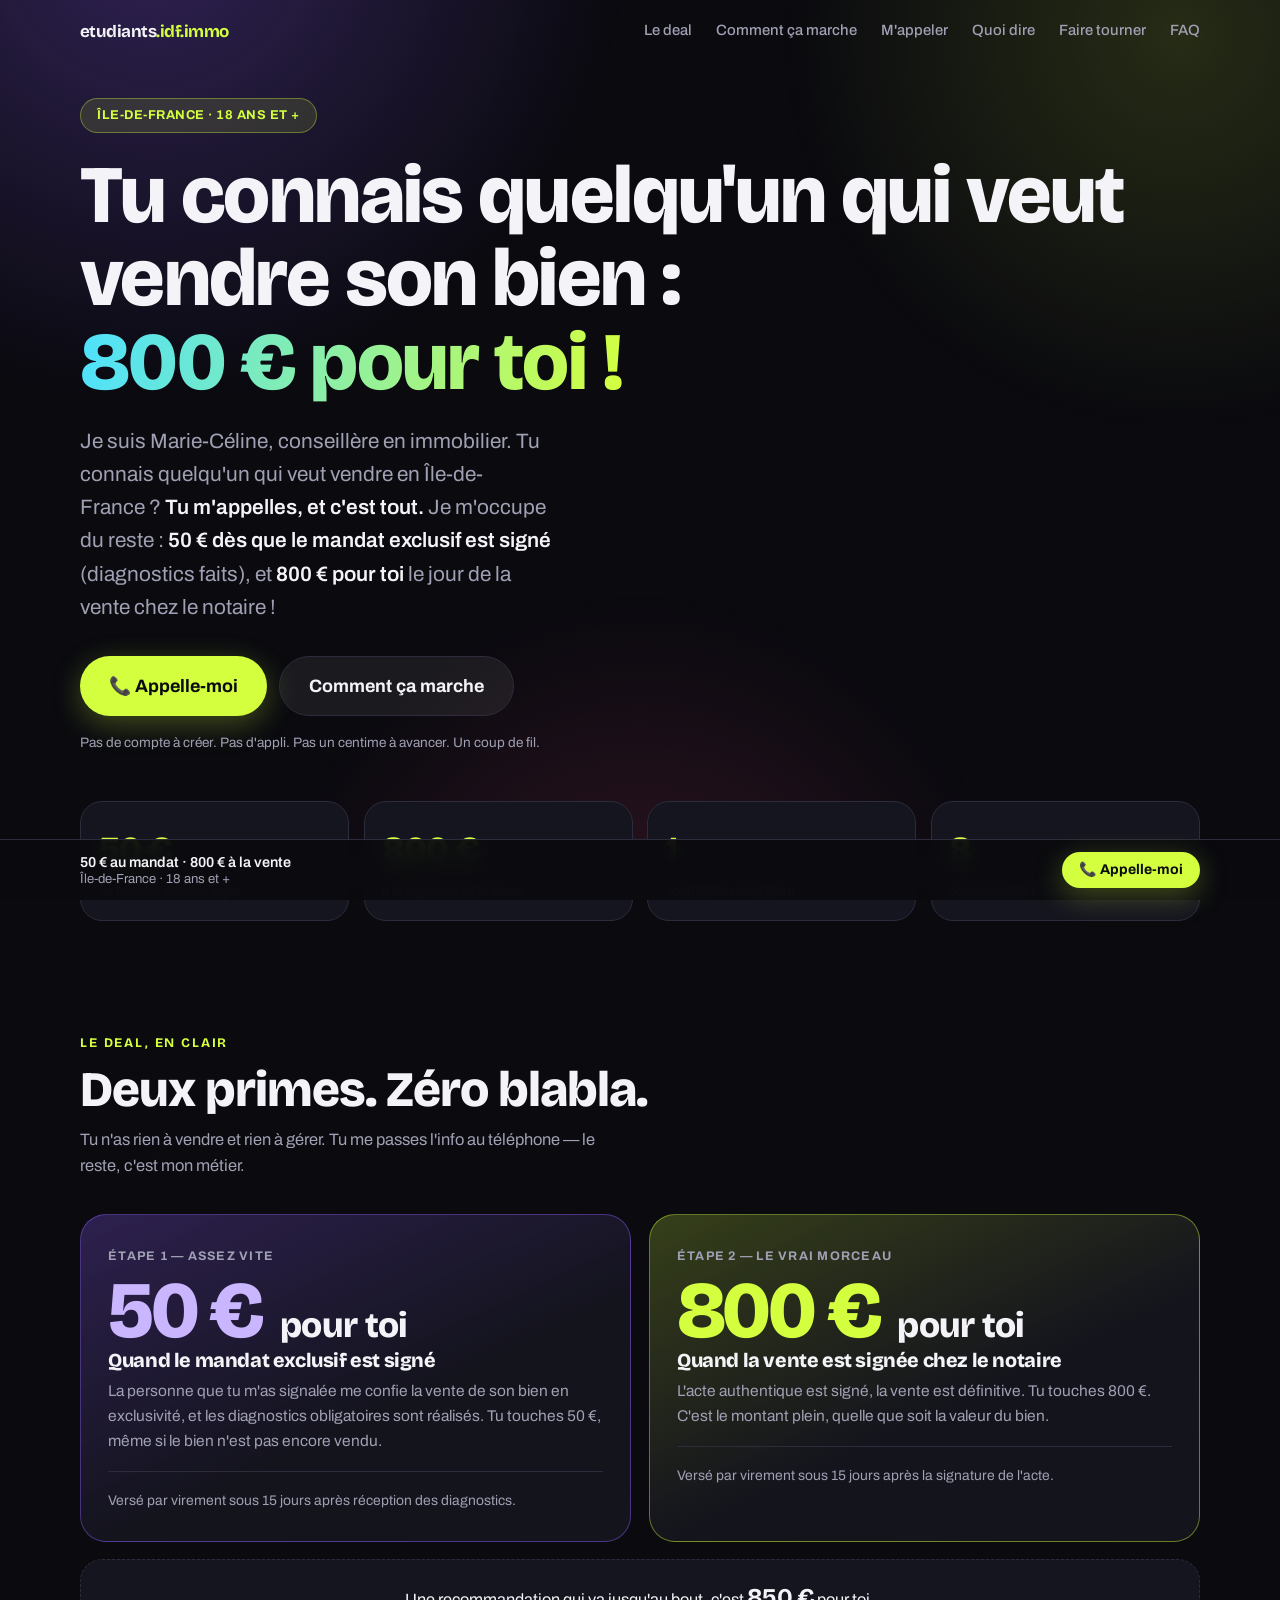
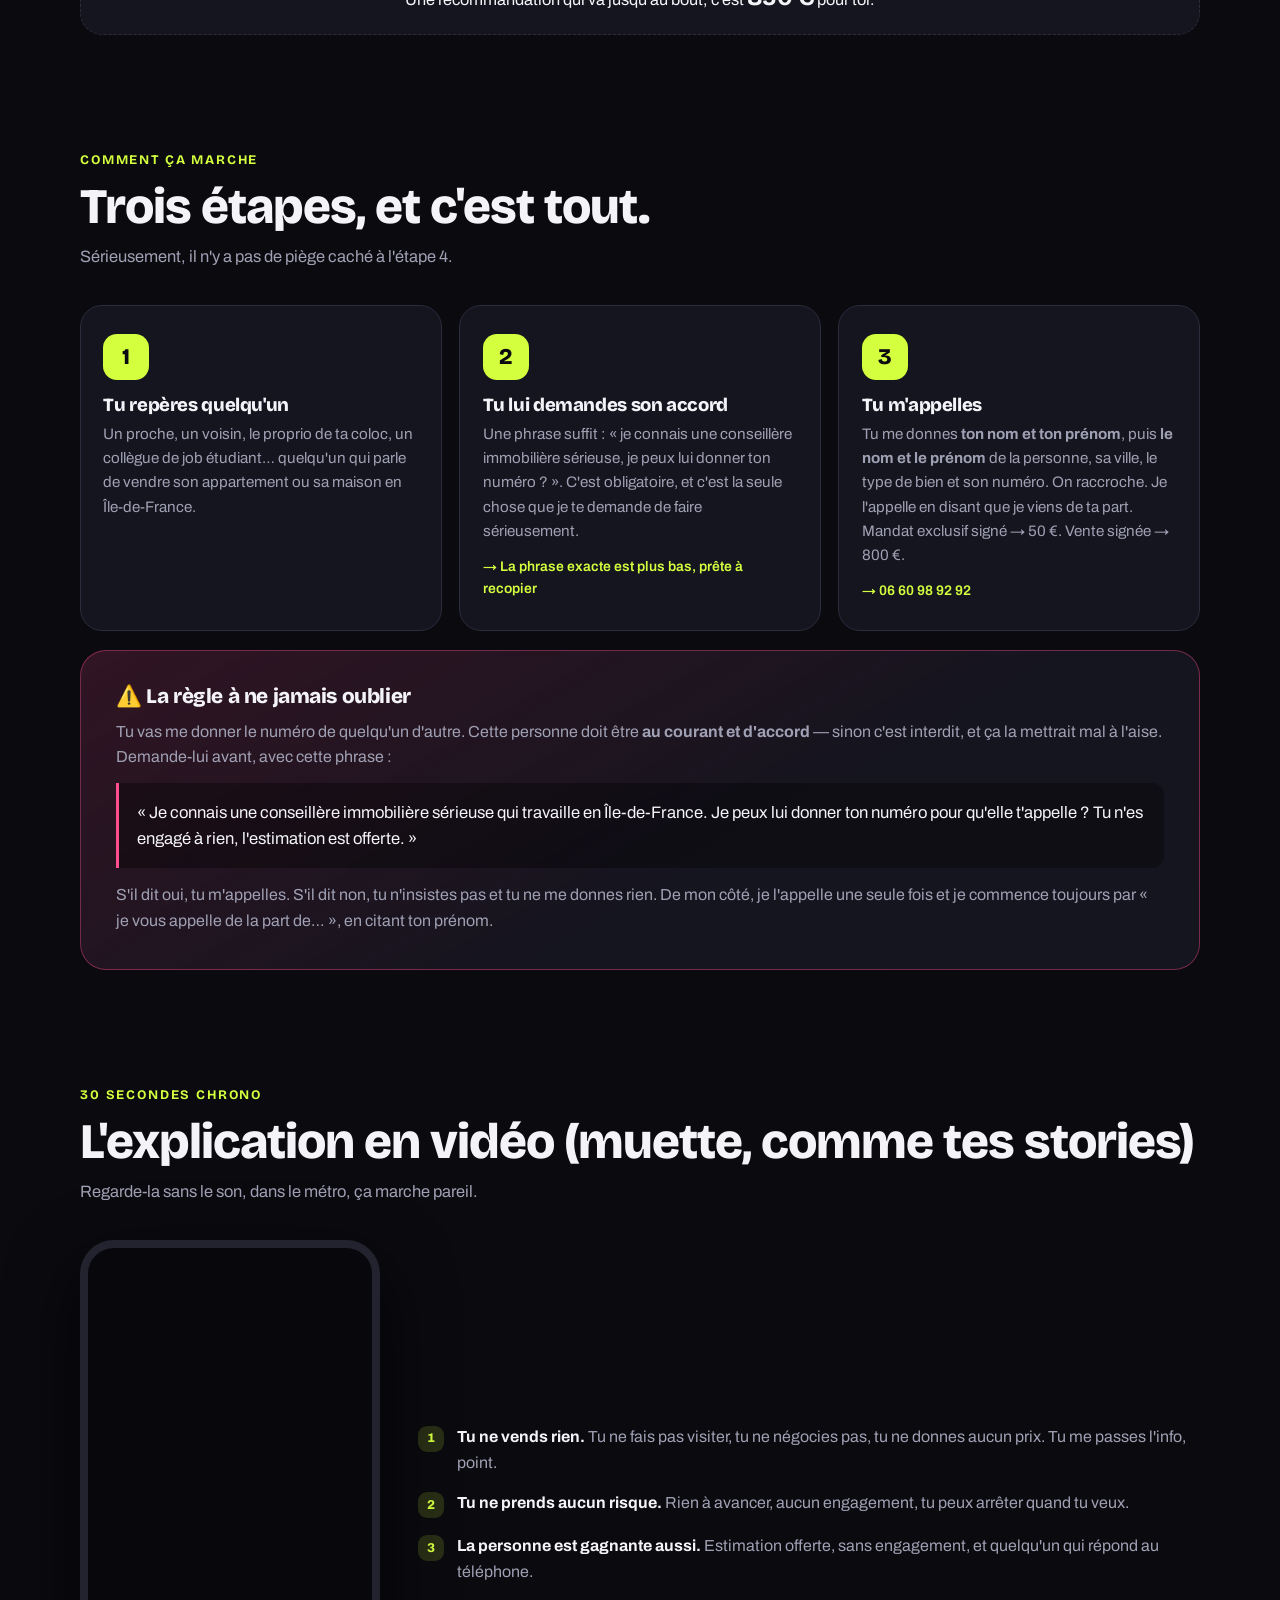
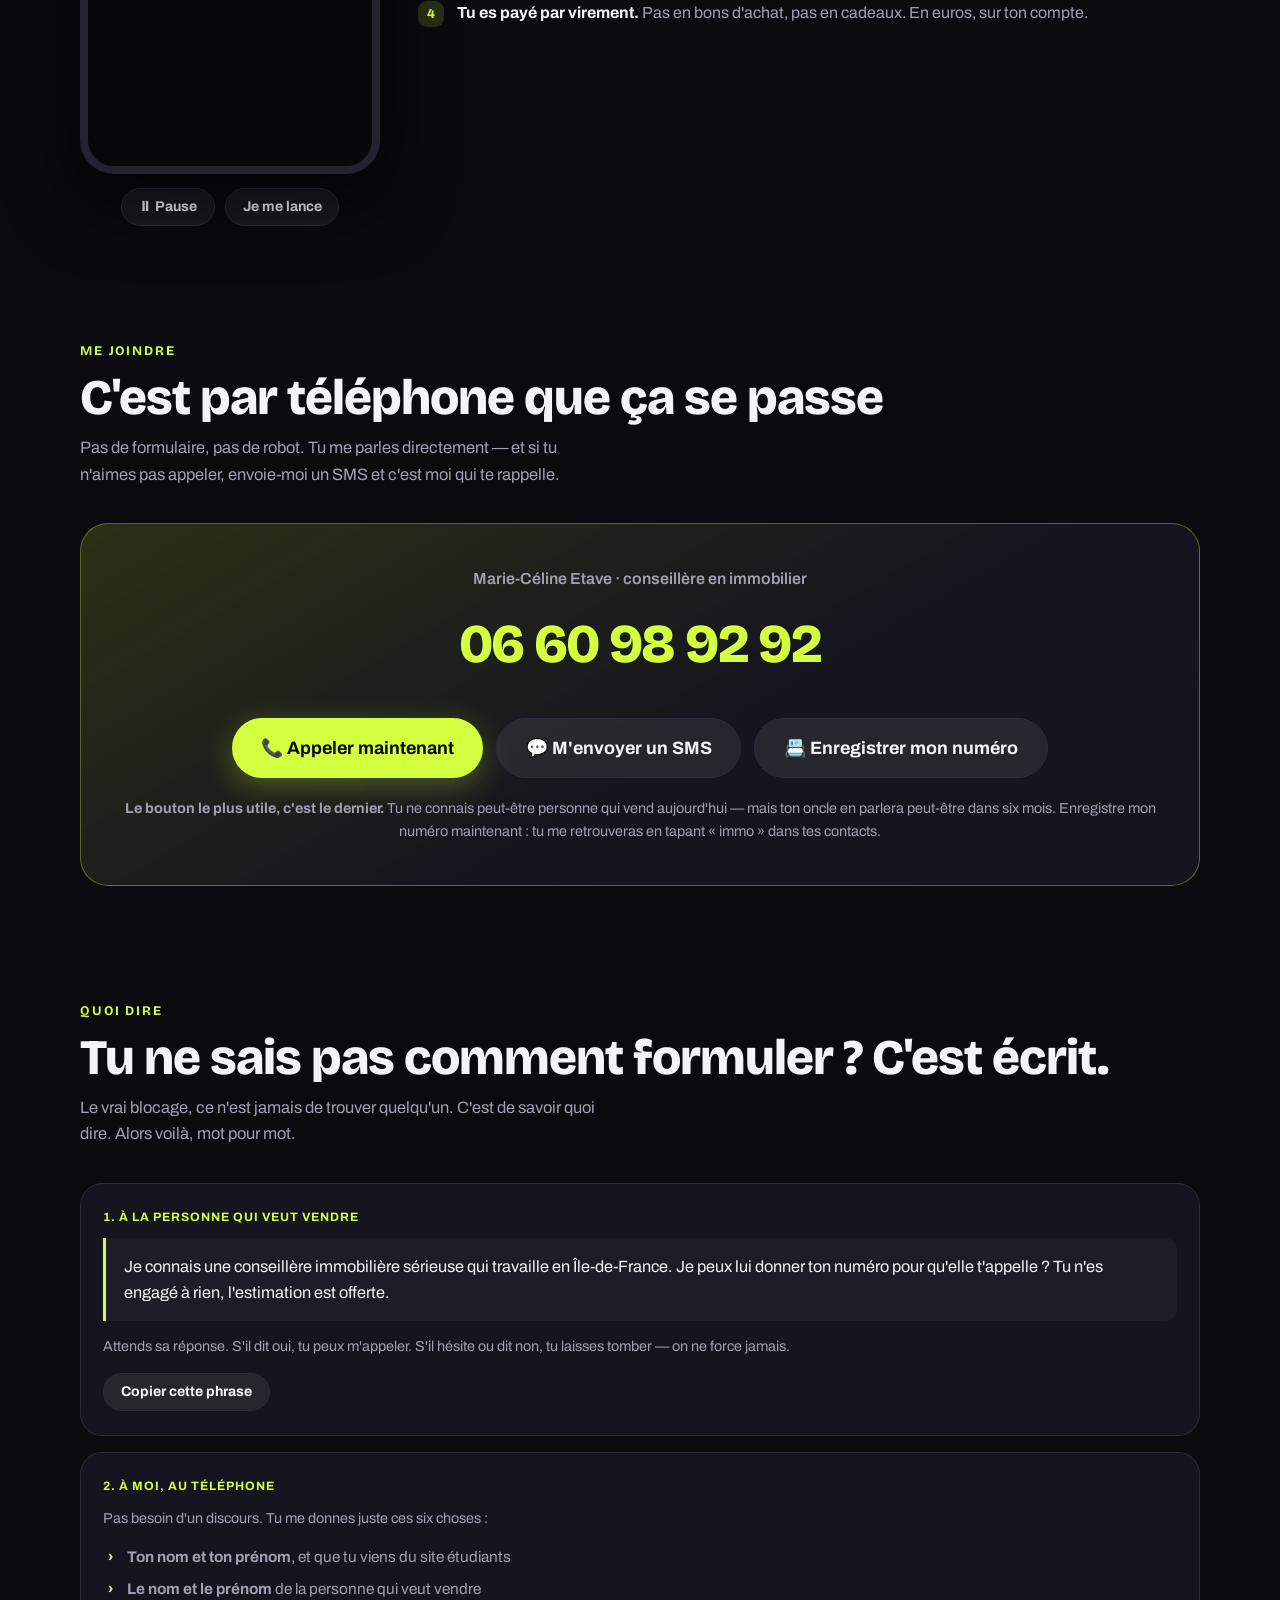
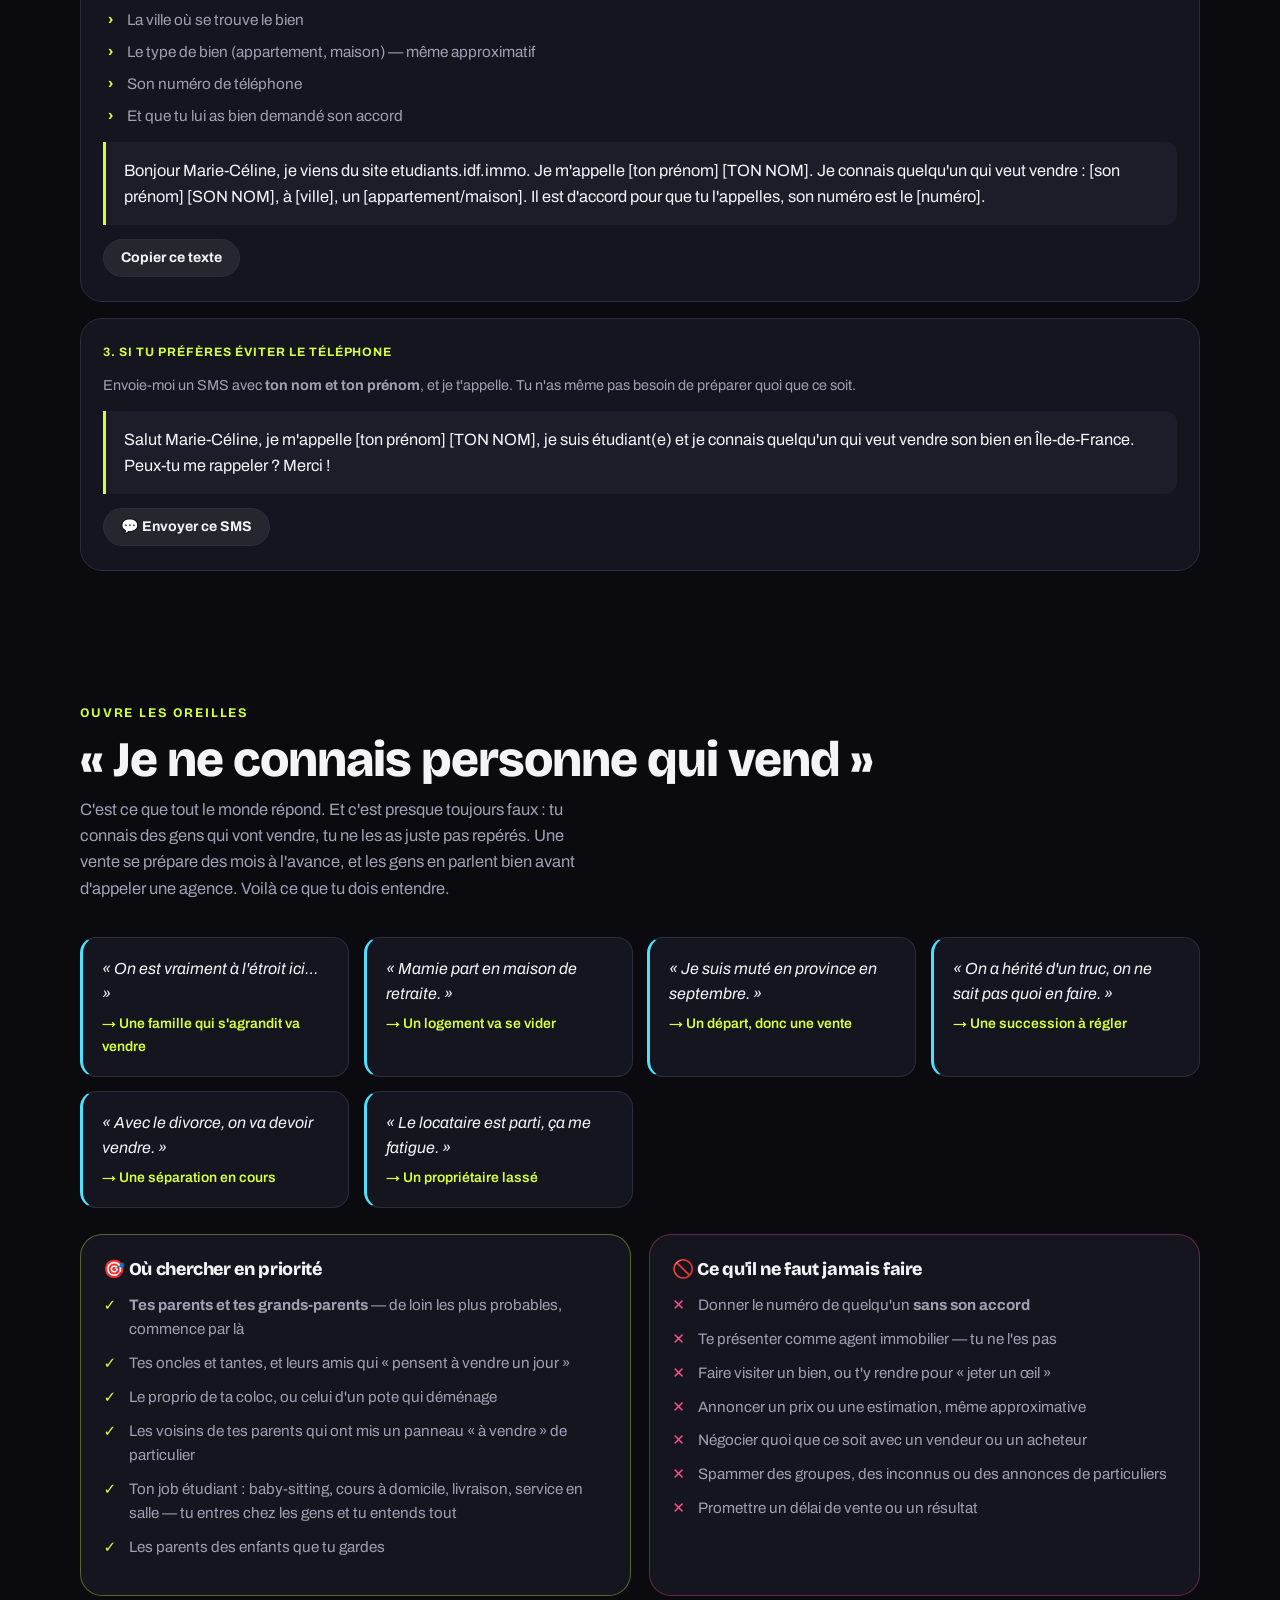
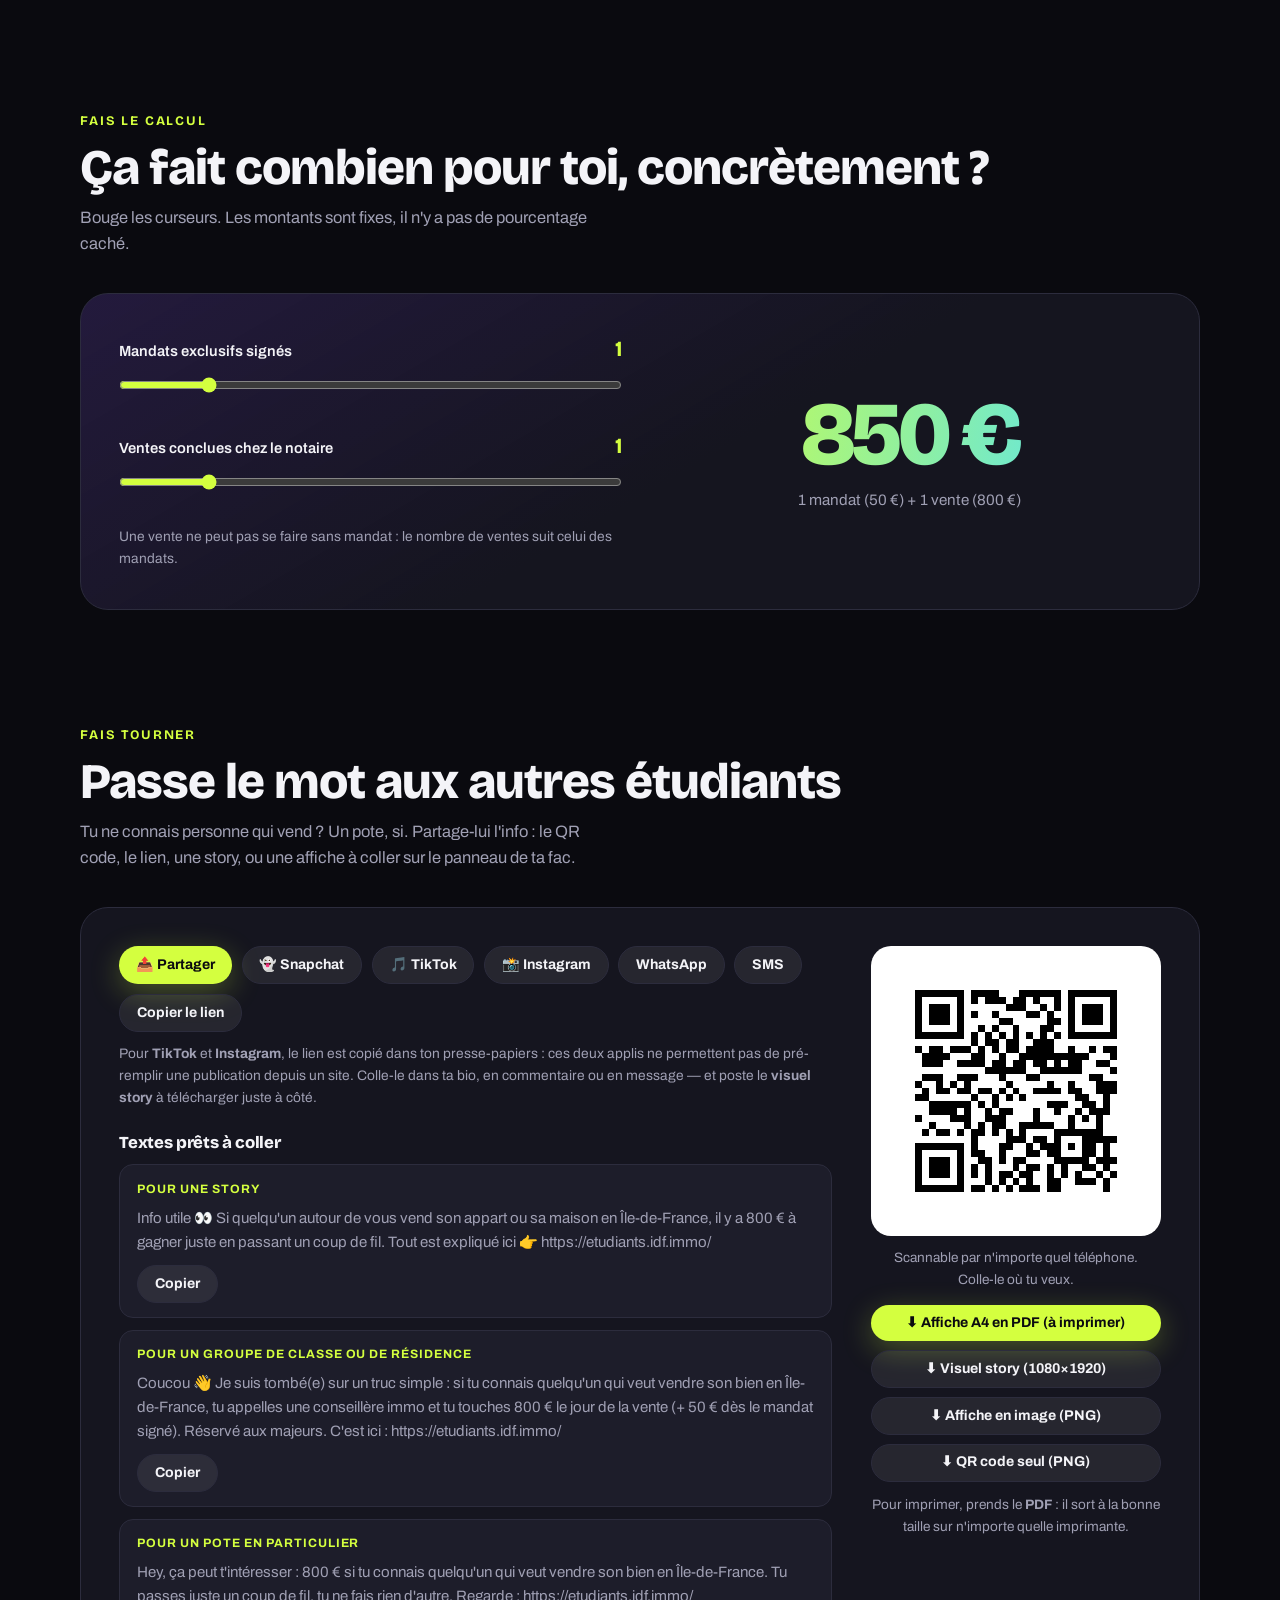
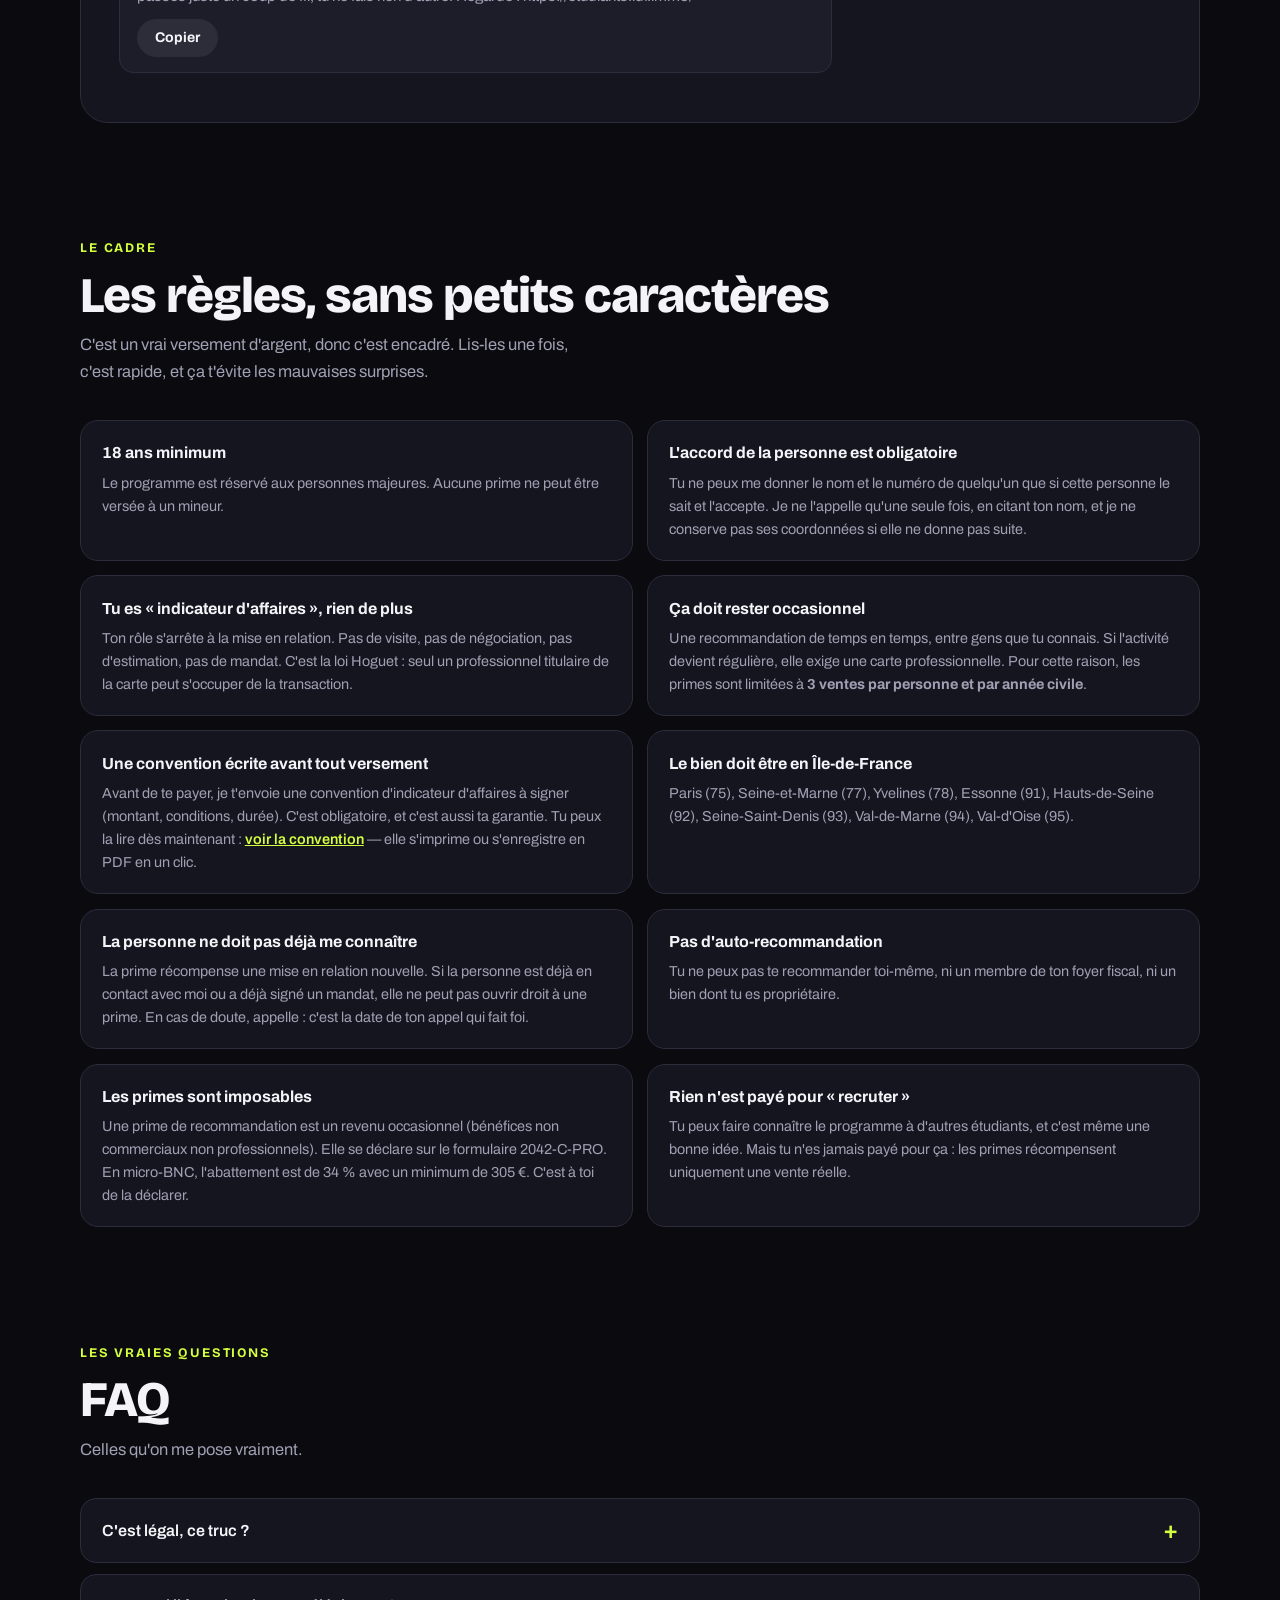
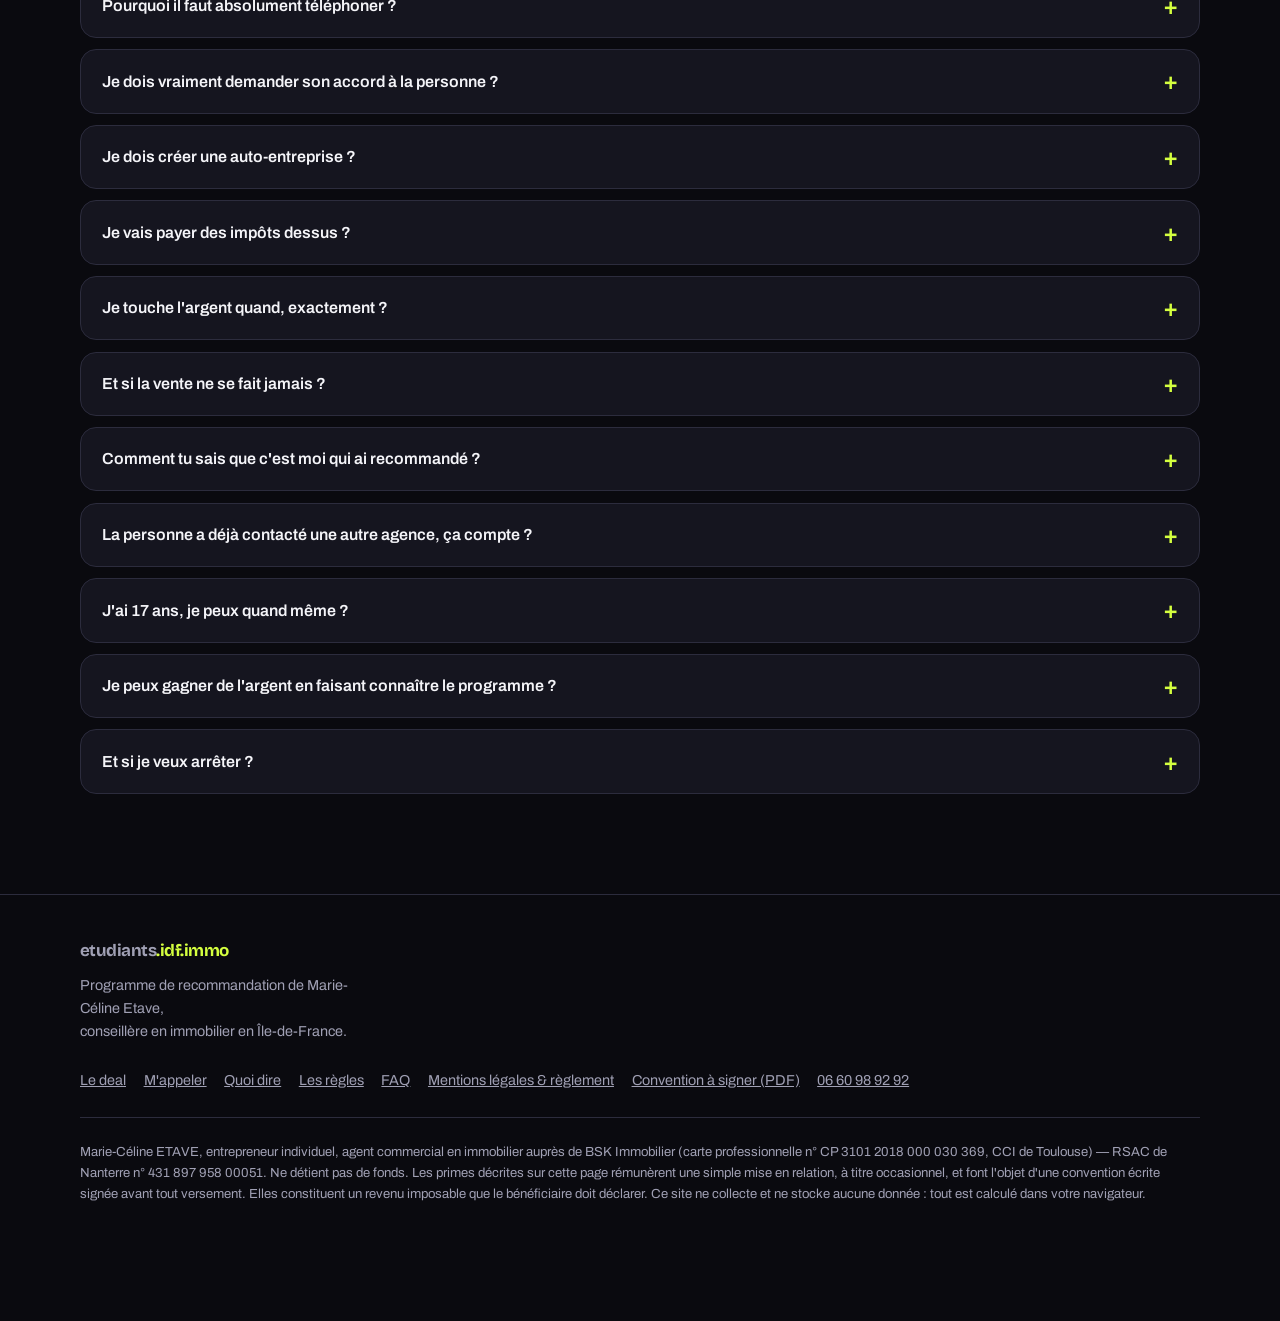
==== index.html @ ba710d87 "En-tête sur le règlement, Snapchat/TikTok/Instagram au partage Snapchat ouvre l'appli avec le lien e" ====
<!DOCTYPE html>
<html lang="fr">
<head>
<meta charset="UTF-8">
<meta name="viewport" content="width=device-width, initial-scale=1.0">
<title>Tu connais quelqu'un qui veut vendre son bien : 800 € pour toi — etudiants.idf.immo</title>
<meta name="description" content="Tu as 18 ans et tu connais quelqu'un qui veut vendre son bien en Île-de-France ? Tu m'appelles, je m'occupe du reste : 50 € dès le mandat exclusif signé, et 800 € pour toi le jour de la vente chez le notaire.">
<meta name="theme-color" content="#0A0A0F">
<meta property="og:title" content="Tu connais quelqu'un qui veut vendre son bien : 800 € pour toi !">
<meta property="og:description" content="Un coup de fil, et c'est tout. 50 € dès le mandat exclusif signé, et 800 € pour toi le jour de la vente. Pour les étudiants d'Île-de-France, à partir de 18 ans.">
<meta property="og:type" content="website">
<meta property="og:url" content="https://etudiants.idf.immo/">
<meta property="og:locale" content="fr_FR">
<meta property="og:site_name" content="etudiants.idf.immo">
<meta name="twitter:card" content="summary_large_image">
<meta name="twitter:title" content="Tu connais quelqu'un qui veut vendre son bien : 800 € pour toi !">
<meta name="twitter:description" content="Un coup de fil, et c'est tout. 50 € au mandat exclusif, et 800 € pour toi à la vente. Étudiants d'Île-de-France, 18 ans et +.">
<link rel="canonical" href="https://etudiants.idf.immo/">
<link rel="icon" href="data:image/svg+xml,%3Csvg xmlns='http://www.w3.org/2000/svg' viewBox='0 0 32 32'%3E%3Crect width='32' height='32' rx='8' fill='%230A0A0F'/%3E%3Cpath d='M16 7 4 12l12 5 12-5z' fill='%23D4FF3F'/%3E%3Cpath d='M9 15v6c0 2 3.5 3.5 7 3.5s7-1.5 7-3.5v-6' fill='none' stroke='%238B5CF6' stroke-width='2.2' stroke-linecap='round'/%3E%3C/svg%3E">
<link rel="preconnect" href="https://fonts.googleapis.com">
<link rel="preconnect" href="https://fonts.gstatic.com" crossorigin>
<link href="https://fonts.googleapis.com/css2?family=Bricolage+Grotesque:opsz,wght@12..96,500;12..96,700;12..96,800&family=Archivo:wght@400;500;600;700&display=swap" rel="stylesheet">
<script type="application/ld+json">
{
  "@context": "https://schema.org",
  "@type": "WebPage",
  "name": "etudiants.idf.immo — programme de recommandation étudiant",
  "url": "https://etudiants.idf.immo/",
  "inLanguage": "fr-FR",
  "description": "Programme de recommandation réservé aux étudiants majeurs d'Île-de-France : 50 € à la signature d'un mandat exclusif avec diagnostics réalisés, 800 € à la signature de l'acte de vente.",
  "publisher": {
    "@type": "Person",
    "name": "Marie-Céline Etave",
    "jobTitle": "Conseillère en immobilier — agent commercial",
    "telephone": "+33660989292",
    "email": "contact@idf.immo",
    "areaServed": {"@type": "AdministrativeArea", "name": "Île-de-France"}
  }
}
</script>
<style>
/* ============================ Base ============================ */
:root{
  --nuit:#0A0A0F;
  --carte:#15151F;
  --carte2:#1D1D2A;
  --ligne:#2C2C3D;
  --blanc:#F4F4F8;
  --gris:#A0A0B4;
  --lime:#D4FF3F;
  --violet:#8B5CF6;
  --rose:#FF4D8D;
  --cyan:#4DE1FF;
  --r:22px;
}
*{margin:0;padding:0;box-sizing:border-box}
html{scroll-behavior:smooth;-webkit-text-size-adjust:100%}
body{
  font-family:"Archivo",system-ui,-apple-system,sans-serif;
  background:var(--nuit);color:var(--blanc);
  line-height:1.6;overflow-x:hidden;padding-bottom:76px;
}
h1,h2,h3,.display{font-family:"Bricolage Grotesque","Archivo",sans-serif;line-height:1.02;letter-spacing:-.02em;font-weight:800}
a{color:inherit}
img,svg{max-width:100%}
.wrap{width:min(1120px,100% - 2.4rem);margin-inline:auto}
.sr{position:absolute;width:1px;height:1px;padding:0;margin:-1px;overflow:hidden;clip:rect(0 0 0 0);white-space:nowrap;border:0}
:focus-visible{outline:3px solid var(--lime);outline-offset:3px;border-radius:6px}
@media (prefers-reduced-motion: reduce){
  html{scroll-behavior:auto}
  *,*::before,*::after{animation:none!important;transition:none!important}
}
.glow{position:fixed;inset:0;pointer-events:none;z-index:0;
  background:
    radial-gradient(60vw 60vw at 12% -8%, rgba(139,92,246,.30), transparent 62%),
    radial-gradient(52vw 52vw at 92% 4%, rgba(212,255,63,.14), transparent 60%),
    radial-gradient(48vw 48vw at 50% 108%, rgba(255,77,141,.16), transparent 62%);
}
main,header,footer{position:relative;z-index:1}

/* ============================ Nav ============================ */
.nav{display:flex;align-items:center;justify-content:space-between;gap:1rem;padding:1.1rem 0}
/* Pas de gap ici : « etudiants » et « .idf.immo » sont deux éléments flex,
   un gap creuserait un blanc au milieu du nom du site. */
.marque{display:inline-flex;align-items:baseline;font-family:"Bricolage Grotesque",sans-serif;font-weight:700;letter-spacing:-.03em;font-size:1.06rem;text-decoration:none}
.marque .pt{color:var(--lime)}
.nav-liens{display:flex;gap:1.5rem;font-size:.93rem;font-weight:500}
.nav-liens a{color:var(--gris);text-decoration:none}
.nav-liens a:hover{color:var(--blanc)}
@media(max-width:900px){.nav-liens{display:none}}

/* ============================ Boutons ============================ */
.btn{
  display:inline-flex;align-items:center;justify-content:center;gap:.5rem;
  padding:.95rem 1.5rem;border-radius:100px;border:0;cursor:pointer;
  font-family:"Archivo",sans-serif;font-weight:700;font-size:1rem;
  text-decoration:none;transition:transform .16s ease,box-shadow .16s ease,background .16s;
  line-height:1.15;text-align:center;
}
.btn:hover{transform:translateY(-2px)}
.btn-p{background:var(--lime);color:#0A0A0F;box-shadow:0 8px 30px rgba(212,255,63,.28)}
.btn-p:hover{box-shadow:0 12px 38px rgba(212,255,63,.42)}
.btn-s{background:rgba(255,255,255,.07);color:var(--blanc);border:1.5px solid var(--ligne)}
.btn-s:hover{background:rgba(255,255,255,.13)}
.btn-sm{padding:.62rem 1.05rem;font-size:.88rem}
.btn-xl{padding:1.15rem 1.8rem;font-size:1.12rem}

/* ============================ Héros ============================ */
.hero{padding:2.2rem 0 3.4rem}
.pastille{
  display:inline-flex;align-items:center;gap:.55rem;
  background:rgba(212,255,63,.12);border:1px solid rgba(212,255,63,.35);
  color:var(--lime);padding:.42rem 1rem;border-radius:100px;
  font-size:.8rem;font-weight:700;letter-spacing:.04em;text-transform:uppercase;
}
.hero h1{font-size:clamp(2.5rem,8.2vw,5.1rem);margin:1.3rem 0 0}
/* Dégradé inversé (bleu → vert) : l'accroche commence par « 800 € », et ces
   chiffres doivent rester dans le turquoise qu'ils avaient à l'origine. */
.surli{background:linear-gradient(100deg,var(--cyan),var(--lime));
  -webkit-background-clip:text;background-clip:text;color:transparent}
.chapo{font-size:clamp(1.05rem,2.4vw,1.3rem);color:var(--gris);max-width:40ch;margin:1.3rem 0 0}
.chapo b{color:var(--blanc);font-weight:600}
.hero-cta{display:flex;flex-wrap:wrap;gap:.8rem;margin-top:2rem}
.mini{font-size:.85rem;color:var(--gris);margin-top:1rem}
.stats{display:grid;grid-template-columns:repeat(4,1fr);gap:.9rem;margin-top:3rem}
.stat{background:var(--carte);border:1px solid var(--ligne);border-radius:var(--r);padding:1.25rem 1.1rem}
.stat .n{font-family:"Bricolage Grotesque",sans-serif;font-weight:800;font-size:clamp(1.5rem,4.4vw,2.2rem);color:var(--lime);letter-spacing:-.03em}
.stat .l{font-size:.82rem;color:var(--gris);margin-top:.2rem;line-height:1.35}
@media(max-width:700px){.stats{grid-template-columns:repeat(2,1fr)}}

/* ============================ Sections ============================ */
section{padding:3.6rem 0}
.titre{font-size:clamp(1.9rem,5.2vw,3.1rem);margin-bottom:.7rem}
.sous{color:var(--gris);max-width:58ch;margin-bottom:2.2rem;font-size:1.03rem}
.oeil{color:var(--lime);font-family:"Bricolage Grotesque",sans-serif;font-weight:700;font-size:.82rem;letter-spacing:.14em;text-transform:uppercase;display:block;margin-bottom:.7rem}

/* ============================ Le deal ============================ */
.deal{display:grid;grid-template-columns:1fr 1fr;gap:1.1rem}
@media(max-width:820px){.deal{grid-template-columns:1fr}}
.dcarte{position:relative;overflow:hidden;border-radius:26px;padding:2rem 1.7rem 1.8rem;border:1px solid var(--ligne);background:var(--carte)}
.dcarte.a{background:linear-gradient(155deg,rgba(139,92,246,.28),rgba(21,21,31,.9) 58%);border-color:rgba(139,92,246,.45)}
.dcarte.b{background:linear-gradient(155deg,rgba(212,255,63,.22),rgba(21,21,31,.9) 58%);border-color:rgba(212,255,63,.42)}
.dcarte .quand{font-size:.78rem;font-weight:700;letter-spacing:.1em;text-transform:uppercase;color:var(--gris)}
.dcarte .somme{font-family:"Bricolage Grotesque",sans-serif;font-weight:800;font-size:clamp(3.2rem,10.2vw,5rem);letter-spacing:-.045em;margin:.35rem 0 .1rem;line-height:.95}
.dcarte.a .somme{color:#C9B6FF}
.dcarte.b .somme{color:var(--lime)}
/* « pour toi » doit se lire d'un bloc avec le montant, sans jamais
   déborder de la carte : d'où le retour à la ligne autorisé. */
.dcarte .somme .pour-toi{
  font-size:.44em;color:var(--blanc);letter-spacing:-.02em;
  display:inline-block;margin-left:.14em;white-space:nowrap;
}
.dcarte h3{font-size:1.24rem;margin-bottom:.5rem}
.dcarte p{color:var(--gris);font-size:.97rem}
.dcarte .cond{margin-top:1.1rem;padding-top:1.1rem;border-top:1px solid var(--ligne);font-size:.87rem;color:var(--gris)}
.total{margin-top:1.1rem;text-align:center;background:var(--carte);border:1px dashed var(--ligne);border-radius:var(--r);padding:1.1rem;font-size:1.02rem}
.total b{font-family:"Bricolage Grotesque",sans-serif;font-size:1.5rem;color:var(--blanc);letter-spacing:-.02em}

/* ============================ Étapes ============================ */
.etapes{display:grid;grid-template-columns:repeat(3,1fr);gap:1.1rem;counter-reset:e}
@media(max-width:820px){.etapes{grid-template-columns:1fr}}
.etape{background:var(--carte);border:1px solid var(--ligne);border-radius:var(--r);padding:1.7rem 1.4rem;counter-increment:e}
.etape::before{
  content:counter(e);display:flex;align-items:center;justify-content:center;
  width:46px;height:46px;border-radius:14px;background:var(--lime);color:#0A0A0F;
  font-family:"Bricolage Grotesque",sans-serif;font-weight:800;font-size:1.4rem;margin-bottom:1rem;
}
.etape h3{font-size:1.16rem;margin-bottom:.45rem}
.etape p{color:var(--gris);font-size:.95rem}
.etape .rappel{margin-top:.8rem;font-size:.87rem;color:var(--lime);font-weight:600}

/* ============================ Contact ============================ */
.contact-bloc{background:linear-gradient(150deg,rgba(212,255,63,.16),var(--carte) 58%);border:1px solid rgba(212,255,63,.34);border-radius:28px;padding:clamp(1.5rem,4vw,2.6rem);text-align:center}
.num{font-family:"Bricolage Grotesque",sans-serif;font-weight:800;font-size:clamp(2.1rem,7.4vw,3.4rem);letter-spacing:-.03em;color:var(--lime);display:inline-block;text-decoration:none;margin:.6rem 0 .3rem}
.contact-btns{display:flex;flex-wrap:wrap;gap:.8rem;justify-content:center;margin-top:1.6rem}
.contact-note{color:var(--gris);font-size:.9rem;margin-top:1.2rem}

/* ============================ Scripts à copier ============================ */
.script{background:var(--carte);border:1px solid var(--ligne);border-radius:var(--r);padding:1.5rem 1.4rem;margin-bottom:1rem}
.script .quoi{font-size:.76rem;letter-spacing:.08em;text-transform:uppercase;color:var(--lime);font-weight:700;margin-bottom:.7rem}
.script .phrase{background:var(--carte2);border-left:3px solid var(--lime);border-radius:0 12px 12px 0;padding:1rem 1.1rem;font-size:1.02rem;line-height:1.55;margin-bottom:.9rem;white-space:pre-line}
.script p.expl{color:var(--gris);font-size:.9rem;margin-bottom:.9rem}
.script ul{list-style:none;margin-bottom:.9rem}
.script li{padding-left:1.5rem;position:relative;color:var(--gris);font-size:.96rem;margin-bottom:.45rem}
.script li::before{content:"›";position:absolute;left:.3rem;color:var(--lime);font-weight:800}

/* ============================ Alerte accord ============================ */
.accord{background:linear-gradient(150deg,rgba(255,77,141,.16),var(--carte) 60%);border:1px solid rgba(255,77,141,.4);border-radius:26px;padding:clamp(1.4rem,3.6vw,2.2rem);margin-top:1.2rem}
.accord h3{font-size:1.3rem;margin-bottom:.7rem;display:flex;gap:.6rem;align-items:center}
.accord p{color:var(--gris);margin-bottom:.8rem}
.accord .phrase{background:rgba(0,0,0,.35);border-left:3px solid var(--rose);border-radius:0 12px 12px 0;padding:1rem 1.1rem;font-size:1.04rem;color:var(--blanc);margin-bottom:.9rem}

/* ============================ Explainer ============================ */
.explain{display:grid;grid-template-columns:minmax(0,300px) 1fr;gap:2.4rem;align-items:center}
@media(max-width:820px){.explain{grid-template-columns:1fr;gap:1.6rem}.phone{margin-inline:auto}}
.phone{width:100%;max-width:300px;aspect-ratio:9/16;border-radius:34px;border:8px solid #23232F;background:#07070C;position:relative;overflow:hidden;box-shadow:0 26px 70px rgba(0,0,0,.6)}
.scene{position:absolute;inset:0;display:flex;flex-direction:column;align-items:center;justify-content:center;gap:1rem;padding:1.6rem 1.2rem;text-align:center;opacity:0}
.playing .scene{animation:sc 18s infinite}
.scene:nth-child(2){animation-delay:0s}
.scene:nth-child(3){animation-delay:4.5s}
.scene:nth-child(4){animation-delay:9s}
.scene:nth-child(5){animation-delay:13.5s}
@keyframes sc{
  0%{opacity:0;transform:translateY(14px) scale(.97)}
  3%,22%{opacity:1;transform:none}
  25%,100%{opacity:0;transform:translateY(-10px) scale(.99)}
}
.scene .pic{font-size:3.6rem;line-height:1}
.scene .big{font-family:"Bricolage Grotesque",sans-serif;font-weight:800;font-size:2.5rem;letter-spacing:-.04em;line-height:1.05}
.scene .sub{font-weight:700;font-size:1rem;line-height:1.3;background:rgba(0,0,0,.6);padding:.5rem .8rem;border-radius:12px;border-bottom:3px solid var(--lime)}
.scene.v1 .big{color:var(--cyan)}
.scene.v2 .big{color:#FFA8C8}
.scene.v3 .big{color:#C9B6FF}
.scene.v4 .big{color:var(--lime)}
.phone .barre{position:absolute;top:0;left:0;height:3px;background:var(--lime);width:0;z-index:3}
.playing .barre{animation:bar 18s linear infinite}
@keyframes bar{from{width:0}to{width:100%}}
.ctrl{display:flex;gap:.6rem;margin-top:.9rem;justify-content:center}
.explain-txt li{list-style:none;display:flex;gap:.8rem;align-items:flex-start;margin-bottom:.95rem;color:var(--gris);font-size:1rem}
.explain-txt li b{color:var(--blanc)}
.explain-txt .puce{flex:0 0 auto;width:26px;height:26px;border-radius:9px;background:rgba(212,255,63,.15);color:var(--lime);display:grid;place-items:center;font-weight:800;font-size:.8rem;margin-top:.1rem}

/* ============================ Radar ============================ */
.radar{display:grid;grid-template-columns:repeat(auto-fit,minmax(240px,1fr));gap:.9rem}
.oreille{background:var(--carte);border:1px solid var(--ligne);border-left:3px solid var(--cyan);border-radius:16px;padding:1.1rem 1.2rem}
.oreille .dit{font-size:1rem;color:var(--blanc);font-style:italic;margin-bottom:.4rem}
.oreille .veut{font-size:.87rem;color:var(--lime);font-weight:600}

/* ============================ Simulateur ============================ */
.simu{background:linear-gradient(150deg,rgba(139,92,246,.2),var(--carte) 55%);border:1px solid var(--ligne);border-radius:28px;padding:clamp(1.4rem,3.6vw,2.4rem)}
.simu-grid{display:grid;grid-template-columns:1fr 1fr;gap:2.2rem;align-items:center}
@media(max-width:820px){.simu-grid{grid-template-columns:1fr}}
input[type=range]{width:100%;accent-color:var(--lime);height:26px}
.rang{margin-bottom:1.5rem}
.rang .haut{display:flex;justify-content:space-between;align-items:baseline;margin-bottom:.3rem}
.rang .haut b{font-family:"Bricolage Grotesque",sans-serif;font-size:1.35rem;color:var(--lime)}
label{display:block;font-weight:600;font-size:.92rem;margin-bottom:.4rem}
.gain{text-align:center}
.gain .n{font-family:"Bricolage Grotesque",sans-serif;font-weight:800;font-size:clamp(3.2rem,12vw,5.6rem);letter-spacing:-.05em;line-height:1;
  background:linear-gradient(100deg,var(--lime),var(--cyan));-webkit-background-clip:text;background-clip:text;color:transparent}
.gain .l{color:var(--gris);margin-top:.5rem;font-size:.95rem}

/* ============================ Partage ============================ */
.partage-bloc{background:var(--carte);border:1px solid var(--ligne);border-radius:28px;padding:clamp(1.4rem,3.6vw,2.4rem)}
.partage-grid{display:grid;grid-template-columns:1fr minmax(0,290px);gap:2.4rem;align-items:start}
@media(max-width:880px){.partage-grid{grid-template-columns:1fr}}
.qr-zone{background:#fff;border-radius:20px;padding:1rem;display:grid;place-items:center}
.qr-zone svg{display:block;width:100%;height:auto}
.qr-legende{text-align:center;font-size:.85rem;color:var(--gris);margin-top:.7rem}
.telech{display:flex;flex-direction:column;gap:.55rem;margin-top:.9rem}
.partages{display:flex;flex-wrap:wrap;gap:.6rem;margin-bottom:1.6rem}
.txt-item{background:var(--carte2);border:1px solid var(--ligne);border-radius:14px;padding:.9rem 1.05rem;margin-bottom:.7rem}
.txt-item .quoi{font-size:.76rem;letter-spacing:.08em;text-transform:uppercase;color:var(--lime);font-weight:700;margin-bottom:.4rem}
.txt-item p{font-size:.94rem;color:var(--gris);margin-bottom:.7rem;white-space:pre-line}

/* ============================ Listes ============================ */
.duo{display:grid;grid-template-columns:1fr 1fr;gap:1.1rem}
@media(max-width:820px){.duo{grid-template-columns:1fr}}
.bloc{background:var(--carte);border:1px solid var(--ligne);border-radius:var(--r);padding:1.6rem 1.4rem}
.bloc.ok{border-color:rgba(212,255,63,.35)}
.bloc.non{border-color:rgba(255,77,141,.35)}
.bloc h3{font-size:1.12rem;margin-bottom:.9rem;display:flex;align-items:center;gap:.5rem}
.bloc ul{list-style:none}
.bloc li{padding-left:1.6rem;position:relative;margin-bottom:.6rem;color:var(--gris);font-size:.95rem}
.bloc.ok li::before{content:"✓";position:absolute;left:0;color:var(--lime);font-weight:800}
.bloc.non li::before{content:"✕";position:absolute;left:0;color:var(--rose);font-weight:800}

/* ============================ Règles & FAQ ============================ */
.regles{display:grid;grid-template-columns:repeat(2,1fr);gap:.9rem}
@media(max-width:820px){.regles{grid-template-columns:1fr}}
.regle{background:var(--carte);border:1px solid var(--ligne);border-radius:18px;padding:1.2rem 1.3rem}
.regle h4{font-size:1rem;margin-bottom:.35rem;font-weight:700}
.regle p{font-size:.9rem;color:var(--gris)}
details{background:var(--carte);border:1px solid var(--ligne);border-radius:16px;margin-bottom:.7rem;overflow:hidden}
summary{padding:1.15rem 1.3rem;cursor:pointer;font-weight:600;list-style:none;display:flex;justify-content:space-between;gap:1rem;align-items:center}
summary::-webkit-details-marker{display:none}
summary::after{content:"+";color:var(--lime);font-size:1.5rem;font-weight:700;line-height:1;flex:0 0 auto}
details[open] summary::after{content:"−"}
details .rep{padding:0 1.3rem 1.25rem;color:var(--gris);font-size:.96rem}
details .rep a{color:var(--lime)}

/* ============================ Barre fixe & pied ============================ */
.barre-fixe{position:fixed;left:0;right:0;bottom:0;z-index:40;background:rgba(10,10,15,.93);backdrop-filter:blur(14px);border-top:1px solid var(--ligne);padding:.75rem 0}
.barre-fixe .in{display:flex;align-items:center;justify-content:space-between;gap:1rem}
.barre-fixe .txt{font-size:.9rem;font-weight:600;line-height:1.25}
.barre-fixe .txt span{display:block;color:var(--gris);font-weight:400;font-size:.82rem}
@media(max-width:560px){.barre-fixe .txt{display:none}.barre-fixe .btn{width:100%}}
footer{border-top:1px solid var(--ligne);padding:2.6rem 0;margin-top:2rem;color:var(--gris);font-size:.9rem}
.pied-grid{display:flex;flex-wrap:wrap;gap:1.6rem;justify-content:space-between}
footer a{color:var(--gris)}
footer a:hover{color:var(--blanc)}
.pied-liens{display:flex;flex-wrap:wrap;gap:1.1rem}
.avert{margin-top:1.6rem;padding-top:1.4rem;border-top:1px solid var(--ligne);font-size:.82rem;line-height:1.6}
.toast{position:fixed;left:50%;bottom:92px;transform:translateX(-50%) translateY(20px);background:var(--lime);color:#0A0A0F;font-weight:700;padding:.75rem 1.3rem;border-radius:100px;opacity:0;pointer-events:none;transition:opacity .2s,transform .2s;z-index:60;font-size:.92rem;box-shadow:0 10px 34px rgba(0,0,0,.5)}
.toast.on{opacity:1;transform:translateX(-50%) translateY(0)}

/* ============================ Impression ============================
   « Imprimer » ou « Enregistrer en PDF » doit donner un document lisible
   en noir sur blanc : pas de fond sombre qui vide les cartouches, pas de
   boutons inutiles, et les adresses des liens écrites en toutes lettres. */
@media print{
  @page{size:A4;margin:14mm}
  html,body{background:#fff!important;color:#000!important}
  body{padding-bottom:0;font-size:11pt;line-height:1.45}
  /* Filet de sécurité : sur fond blanc, aucun texte ne doit rester clair.
     Les règles plus spécifiques ci-dessous reprennent la main pour les titres. */
  *{color:#1a1a1a!important;-webkit-text-fill-color:#1a1a1a!important;
    background-image:none!important;text-shadow:none!important;box-shadow:none!important}
  .glow,.barre-fixe,.toast,.nav-liens,.ctrl,.phone,.partages,.telech,
  .hero-cta,.contact-btns,.qr-legende,#b-share,button{display:none!important}
  a{color:#000!important;text-decoration:none}
  main,header,footer,section{position:static}
  section{padding:.5rem 0;page-break-inside:avoid}
  .wrap{width:100%}
  h1,h2,h3,h4,.marque,.num{color:#000!important}
  .surli,.gain .n,.stat .n,.dcarte .somme,.dcarte .somme .pour-toi,.oeil,.marque .pt,
  .script .quoi,.txt-item .quoi,.oreille .veut{
    -webkit-text-fill-color:#000!important;color:#000!important;background:none!important}
  .stat,.dcarte,.etape,.bloc,.regle,.script,.txt-item,.oreille,.total,
  .accord,.contact-bloc,.simu,.partage-bloc,details{
    background:#fff!important;border:1px solid #bbb!important;
    box-shadow:none!important;page-break-inside:avoid}
  .script .phrase,.accord .phrase{background:#f3f3f3!important;border-left:3px solid #000!important;color:#000!important}
  p,li,.sous,.chapo,.mini,.avert{color:#222!important}
  strong,b,em,i{color:#000!important}
  details{page-break-inside:avoid}
  details .rep{display:block!important;padding:0 1.3rem 1rem}
  summary::after{content:""!important}
  .qr-zone{border:1px solid #bbb}
  /* L'adresse et le numéro doivent survivre à l'impression */
  .marque::after{content:" — etudiants.idf.immo · 06 60 98 92 92";font-size:9pt;font-weight:400}
}
</style>
</head>
<body>
<div class="glow" aria-hidden="true"></div>

<header class="wrap">
  <nav class="nav" aria-label="Navigation principale">
    <a class="marque" href="/">etudiants<span class="pt">.idf.immo</span></a>
    <div class="nav-liens">
      <a href="#deal">Le deal</a>
      <a href="#etapes">Comment ça marche</a>
      <a href="#appeler">M'appeler</a>
      <a href="#quoi-dire">Quoi dire</a>
      <a href="#partage">Faire tourner</a>
      <a href="#faq">FAQ</a>
    </div>
  </nav>
</header>

<main>

  <!-- ===================== HÉROS ===================== -->
  <section class="hero wrap">
    <span class="pastille">Île-de-France · 18 ans et +</span>
    <h1>Tu connais quelqu'un qui veut vendre son bien&nbsp;:<br><span class="surli">800 € pour toi&nbsp;!</span></h1>
    <p class="chapo">
      Je suis Marie-Céline, conseillère en immobilier. Tu connais quelqu'un qui veut vendre
      en Île-de-France&nbsp;? <b>Tu m'appelles, et c'est tout.</b> Je m'occupe du reste :
      <b>50 € dès que le mandat exclusif est signé</b> (diagnostics faits), et
      <b>800 € pour toi</b> le jour de la vente chez le notaire&nbsp;!
    </p>
    <div class="hero-cta">
      <a class="btn btn-p btn-xl" href="tel:+33660989292">📞 Appelle-moi</a>
      <a class="btn btn-s btn-xl" href="#etapes">Comment ça marche</a>
    </div>
    <p class="mini">Pas de compte à créer. Pas d'appli. Pas un centime à avancer. Un coup de fil.</p>

    <div class="stats">
      <div class="stat"><div class="n">50 €</div><div class="l">au mandat exclusif signé</div></div>
      <div class="stat"><div class="n">800 €</div><div class="l">à la signature de la vente</div></div>
      <div class="stat"><div class="n">1</div><div class="l">coup de fil, rien d'autre</div></div>
      <div class="stat"><div class="n">8</div><div class="l">départements couverts</div></div>
    </div>
  </section>

  <!-- ===================== LE DEAL ===================== -->
  <section id="deal" class="wrap">
    <span class="oeil">Le deal, en clair</span>
    <h2 class="titre">Deux primes. Zéro blabla.</h2>
    <p class="sous">Tu n'as rien à vendre et rien à gérer. Tu me passes l'info au téléphone — le reste, c'est mon métier.</p>
    <div class="deal">
      <div class="dcarte a">
        <div class="quand">Étape 1 — assez vite</div>
        <div class="somme">50 € <span class="pour-toi">pour toi</span></div>
        <h3>Quand le mandat exclusif est signé</h3>
        <p>La personne que tu m'as signalée me confie la vente de son bien en exclusivité,
           et les diagnostics obligatoires sont réalisés. Tu touches 50 €, même si le bien
           n'est pas encore vendu.</p>
        <div class="cond">Versé par virement sous 15 jours après réception des diagnostics.</div>
      </div>
      <div class="dcarte b">
        <div class="quand">Étape 2 — le vrai morceau</div>
        <div class="somme">800 € <span class="pour-toi">pour toi</span></div>
        <h3>Quand la vente est signée chez le notaire</h3>
        <p>L'acte authentique est signé, la vente est définitive. Tu touches 800 €.
           C'est le montant plein, quelle que soit la valeur du bien.</p>
        <div class="cond">Versé par virement sous 15 jours après la signature de l'acte.</div>
      </div>
    </div>
    <div class="total">Une recommandation qui va jusqu'au bout, c'est <b>850 €</b> pour toi.</div>
  </section>

  <!-- ===================== ÉTAPES ===================== -->
  <section id="etapes" class="wrap">
    <span class="oeil">Comment ça marche</span>
    <h2 class="titre">Trois étapes, et c'est tout.</h2>
    <p class="sous">Sérieusement, il n'y a pas de piège caché à l'étape 4.</p>
    <div class="etapes">
      <div class="etape">
        <h3>Tu repères quelqu'un</h3>
        <p>Un proche, un voisin, le proprio de ta coloc, un collègue de job étudiant…
           quelqu'un qui parle de vendre son appartement ou sa maison en Île-de-France.</p>
      </div>
      <div class="etape">
        <h3>Tu lui demandes son accord</h3>
        <p>Une phrase suffit : « je connais une conseillère immobilière sérieuse, je peux
           lui donner ton numéro&nbsp;? ». C'est obligatoire, et c'est la seule chose
           que je te demande de faire sérieusement.</p>
        <p class="rappel">→ La phrase exacte est plus bas, prête à recopier</p>
      </div>
      <div class="etape">
        <h3>Tu m'appelles</h3>
        <p>Tu me donnes <b>ton nom et ton prénom</b>, puis <b>le nom et le prénom</b> de la
           personne, sa ville, le type de bien et son numéro. On raccroche. Je l'appelle en
           disant que je viens de ta part. Mandat exclusif signé → 50 €. Vente signée → 800 €.</p>
        <p class="rappel">→ 06 60 98 92 92</p>
      </div>
    </div>

    <div class="accord">
      <h3>⚠️ La règle à ne jamais oublier</h3>
      <p>
        Tu vas me donner le numéro de quelqu'un d'autre. Cette personne doit être
        <b>au courant et d'accord</b> — sinon c'est interdit, et ça la mettrait mal à l'aise.
        Demande-lui avant, avec cette phrase :
      </p>
      <div class="phrase">« Je connais une conseillère immobilière sérieuse qui travaille en Île-de-France. Je peux lui donner ton numéro pour qu'elle t'appelle ? Tu n'es engagé à rien, l'estimation est offerte. »</div>
      <p style="margin-bottom:0">
        S'il dit oui, tu m'appelles. S'il dit non, tu n'insistes pas et tu ne me donnes rien.
        De mon côté, je l'appelle une seule fois et je commence toujours par
        « je vous appelle de la part de… », en citant ton prénom.
      </p>
    </div>
  </section>

  <!-- ===================== EXPLAINER ===================== -->
  <section class="wrap">
    <span class="oeil">30 secondes chrono</span>
    <h2 class="titre">L'explication en vidéo (muette, comme tes stories)</h2>
    <p class="sous">Regarde-la sans le son, dans le métro, ça marche pareil.</p>
    <div class="explain">
      <div>
        <div class="phone playing" id="phone">
          <div class="barre" aria-hidden="true"></div>
          <div class="scene v1">
            <div class="pic">🏠</div>
            <div class="big">« On va<br>vendre »</div>
            <div class="sub">Ton oncle, ton voisin, le proprio de ta coloc…</div>
          </div>
          <div class="scene v2">
            <div class="pic">🙋</div>
            <div class="big">Tu demandes<br>son accord</div>
            <div class="sub">« Je peux donner ton numéro à ma conseillère ? »</div>
          </div>
          <div class="scene v3">
            <div class="pic">📞</div>
            <div class="big">Tu<br>m'appelles</div>
            <div class="sub">Son prénom, sa ville, son numéro. 2 minutes.</div>
          </div>
          <div class="scene v4">
            <div class="pic">💶</div>
            <div class="big">50 €<br>puis 800 €</div>
            <div class="sub">Au mandat exclusif, puis à la vente</div>
          </div>
        </div>
        <div class="ctrl">
          <button class="btn btn-s btn-sm" id="btn-pause" type="button" aria-pressed="false">⏸ Pause</button>
          <a class="btn btn-s btn-sm" href="#appeler">Je me lance</a>
        </div>
      </div>
      <ul class="explain-txt">
        <li><span class="puce">1</span><div><b>Tu ne vends rien.</b> Tu ne fais pas visiter, tu ne négocies pas, tu ne donnes aucun prix. Tu me passes l'info, point.</div></li>
        <li><span class="puce">2</span><div><b>Tu ne prends aucun risque.</b> Rien à avancer, aucun engagement, tu peux arrêter quand tu veux.</div></li>
        <li><span class="puce">3</span><div><b>La personne est gagnante aussi.</b> Estimation offerte, sans engagement, et quelqu'un qui répond au téléphone.</div></li>
        <li><span class="puce">4</span><div><b>Tu es payé par virement.</b> Pas en bons d'achat, pas en cadeaux. En euros, sur ton compte.</div></li>
      </ul>
    </div>
  </section>

  <!-- ===================== APPELER ===================== -->
  <section id="appeler" class="wrap">
    <span class="oeil">Me joindre</span>
    <h2 class="titre">C'est par téléphone que ça se passe</h2>
    <p class="sous">Pas de formulaire, pas de robot. Tu me parles directement — et si tu n'aimes
       pas appeler, envoie-moi un SMS et c'est moi qui te rappelle.</p>

    <div class="contact-bloc">
      <div style="font-weight:600;color:var(--gris)">Marie-Céline Etave · conseillère en immobilier</div>
      <a class="num" href="tel:+33660989292">06 60 98 92 92</a>
      <div class="contact-btns">
        <a class="btn btn-p btn-xl" href="tel:+33660989292">📞 Appeler maintenant</a>
        <button class="btn btn-s btn-xl" type="button" id="b-sms">💬 M'envoyer un SMS</button>
        <button class="btn btn-s btn-xl" type="button" id="b-vcard">📇 Enregistrer mon numéro</button>
      </div>
      <p class="contact-note">
        <b>Le bouton le plus utile, c'est le dernier.</b> Tu ne connais peut-être personne qui
        vend aujourd'hui — mais ton oncle en parlera peut-être dans six mois. Enregistre mon
        numéro maintenant : tu me retrouveras en tapant « immo » dans tes contacts.
      </p>
    </div>
  </section>

  <!-- ===================== QUOI DIRE ===================== -->
  <section id="quoi-dire" class="wrap">
    <span class="oeil">Quoi dire</span>
    <h2 class="titre">Tu ne sais pas comment formuler&nbsp;? C'est écrit.</h2>
    <p class="sous">Le vrai blocage, ce n'est jamais de trouver quelqu'un. C'est de savoir quoi dire.
       Alors voilà, mot pour mot.</p>

    <div class="script">
      <div class="quoi">1. À la personne qui veut vendre</div>
      <div class="phrase" id="s1">Je connais une conseillère immobilière sérieuse qui travaille en Île-de-France. Je peux lui donner ton numéro pour qu'elle t'appelle ? Tu n'es engagé à rien, l'estimation est offerte.</div>
      <p class="expl">Attends sa réponse. S'il dit oui, tu peux m'appeler. S'il hésite ou dit non, tu laisses tomber — on ne force jamais.</p>
      <button class="btn btn-s btn-sm" type="button" data-copie="s1">Copier cette phrase</button>
    </div>

    <div class="script">
      <div class="quoi">2. À moi, au téléphone</div>
      <p class="expl">Pas besoin d'un discours. Tu me donnes juste ces six choses :</p>
      <ul>
        <li><b>Ton nom et ton prénom</b>, et que tu viens du site étudiants</li>
        <li><b>Le nom et le prénom</b> de la personne qui veut vendre</li>
        <li>La ville où se trouve le bien</li>
        <li>Le type de bien (appartement, maison) — même approximatif</li>
        <li>Son numéro de téléphone</li>
        <li>Et que tu lui as bien demandé son accord</li>
      </ul>
      <div class="phrase" id="s2">Bonjour Marie-Céline, je viens du site etudiants.idf.immo. Je m'appelle [ton prénom] [TON NOM]. Je connais quelqu'un qui veut vendre : [son prénom] [SON NOM], à [ville], un [appartement/maison]. Il est d'accord pour que tu l'appelles, son numéro est le [numéro].</div>
      <button class="btn btn-s btn-sm" type="button" data-copie="s2">Copier ce texte</button>
    </div>

    <div class="script">
      <div class="quoi">3. Si tu préfères éviter le téléphone</div>
      <p class="expl">Envoie-moi un SMS avec <b>ton nom et ton prénom</b>, et je t'appelle. Tu n'as même pas besoin de préparer quoi que ce soit.</p>
      <div class="phrase" id="s3">Salut Marie-Céline, je m'appelle [ton prénom] [TON NOM], je suis étudiant(e) et je connais quelqu'un qui veut vendre son bien en Île-de-France. Peux-tu me rappeler ? Merci !</div>
      <button class="btn btn-s btn-sm" type="button" id="b-sms2">💬 Envoyer ce SMS</button>
    </div>
  </section>

  <!-- ===================== RADAR ===================== -->
  <section class="wrap">
    <span class="oeil">Ouvre les oreilles</span>
    <h2 class="titre">« Je ne connais personne qui vend »</h2>
    <p class="sous">C'est ce que tout le monde répond. Et c'est presque toujours faux : tu connais
       des gens qui vont vendre, tu ne les as juste pas repérés. Une vente se prépare des mois
       à l'avance, et les gens en parlent bien avant d'appeler une agence. Voilà ce que tu dois
       entendre.</p>
    <div class="radar">
      <div class="oreille"><div class="dit">« On est vraiment à l'étroit ici… »</div><div class="veut">→ Une famille qui s'agrandit va vendre</div></div>
      <div class="oreille"><div class="dit">« Mamie part en maison de retraite. »</div><div class="veut">→ Un logement va se vider</div></div>
      <div class="oreille"><div class="dit">« Je suis muté en province en septembre. »</div><div class="veut">→ Un départ, donc une vente</div></div>
      <div class="oreille"><div class="dit">« On a hérité d'un truc, on ne sait pas quoi en faire. »</div><div class="veut">→ Une succession à régler</div></div>
      <div class="oreille"><div class="dit">« Avec le divorce, on va devoir vendre. »</div><div class="veut">→ Une séparation en cours</div></div>
      <div class="oreille"><div class="dit">« Le locataire est parti, ça me fatigue. »</div><div class="veut">→ Un propriétaire lassé</div></div>
    </div>

    <div class="duo" style="margin-top:1.6rem">
      <div class="bloc ok">
        <h3>🎯 Où chercher en priorité</h3>
        <ul>
          <li><b>Tes parents et tes grands-parents</b> — de loin les plus probables, commence par là</li>
          <li>Tes oncles et tantes, et leurs amis qui « pensent à vendre un jour »</li>
          <li>Le proprio de ta coloc, ou celui d'un pote qui déménage</li>
          <li>Les voisins de tes parents qui ont mis un panneau « à vendre » de particulier</li>
          <li>Ton job étudiant : baby-sitting, cours à domicile, livraison, service en salle — tu entres chez les gens et tu entends tout</li>
          <li>Les parents des enfants que tu gardes</li>
        </ul>
      </div>
      <div class="bloc non">
        <h3>🚫 Ce qu'il ne faut jamais faire</h3>
        <ul>
          <li>Donner le numéro de quelqu'un <b>sans son accord</b></li>
          <li>Te présenter comme agent immobilier — tu ne l'es pas</li>
          <li>Faire visiter un bien, ou t'y rendre pour « jeter un œil »</li>
          <li>Annoncer un prix ou une estimation, même approximative</li>
          <li>Négocier quoi que ce soit avec un vendeur ou un acheteur</li>
          <li>Spammer des groupes, des inconnus ou des annonces de particuliers</li>
          <li>Promettre un délai de vente ou un résultat</li>
        </ul>
      </div>
    </div>
  </section>

  <!-- ===================== SIMULATEUR ===================== -->
  <section class="wrap">
    <span class="oeil">Fais le calcul</span>
    <h2 class="titre">Ça fait combien pour toi, concrètement&nbsp;?</h2>
    <p class="sous">Bouge les curseurs. Les montants sont fixes, il n'y a pas de pourcentage caché.</p>
    <div class="simu">
      <div class="simu-grid">
        <div>
          <div class="rang">
            <div class="haut"><label for="s-mandats" style="margin:0">Mandats exclusifs signés</label><b id="v-mandats">1</b></div>
            <input type="range" id="s-mandats" min="0" max="6" value="1" step="1">
          </div>
          <div class="rang">
            <div class="haut"><label for="s-ventes" style="margin:0">Ventes conclues chez le notaire</label><b id="v-ventes">1</b></div>
            <input type="range" id="s-ventes" min="0" max="6" value="1" step="1">
          </div>
          <p style="color:var(--gris);font-size:.86rem" id="simu-note"></p>
        </div>
        <div class="gain">
          <div class="n" id="v-total">850 €</div>
          <div class="l" id="v-detail">1 mandat (50 €) + 1 vente (800 €)</div>
        </div>
      </div>
    </div>
  </section>

  <!-- ===================== PARTAGE ===================== -->
  <section id="partage" class="wrap">
    <span class="oeil">Fais tourner</span>
    <h2 class="titre">Passe le mot aux autres étudiants</h2>
    <p class="sous">Tu ne connais personne qui vend&nbsp;? Un pote, si. Partage-lui l'info :
       le QR code, le lien, une story, ou une affiche à coller sur le panneau de ta fac.</p>

    <div class="partage-bloc">
      <div class="partage-grid">
        <div>
          <div class="partages">
            <button class="btn btn-p btn-sm" id="b-share" type="button" hidden>📤 Partager</button>
            <button class="btn btn-s btn-sm" id="b-snap" type="button">👻 Snapchat</button>
            <button class="btn btn-s btn-sm" id="b-tiktok" type="button">🎵 TikTok</button>
            <button class="btn btn-s btn-sm" id="b-insta" type="button">📸 Instagram</button>
            <button class="btn btn-s btn-sm" id="b-wa" type="button">WhatsApp</button>
            <button class="btn btn-s btn-sm" id="b-sms3" type="button">SMS</button>
            <button class="btn btn-s btn-sm" id="b-copy" type="button">Copier le lien</button>
          </div>
          <p style="color:var(--gris);font-size:.86rem;margin:-.9rem 0 1.6rem">
            Pour <b>TikTok</b> et <b>Instagram</b>, le lien est copié dans ton presse-papiers :
            ces deux applis ne permettent pas de pré-remplir une publication depuis un site.
            Colle-le dans ta bio, en commentaire ou en message — et poste le
            <b>visuel story</b> à télécharger juste à côté.
          </p>

          <h3 style="font-size:1.05rem;margin-bottom:.8rem">Textes prêts à coller</h3>
          <div class="txt-item">
            <div class="quoi">Pour une story</div>
            <p id="t1"></p>
            <button class="btn btn-s btn-sm" type="button" data-copie="t1">Copier</button>
          </div>
          <div class="txt-item">
            <div class="quoi">Pour un groupe de classe ou de résidence</div>
            <p id="t2"></p>
            <button class="btn btn-s btn-sm" type="button" data-copie="t2">Copier</button>
          </div>
          <div class="txt-item">
            <div class="quoi">Pour un pote en particulier</div>
            <p id="t3"></p>
            <button class="btn btn-s btn-sm" type="button" data-copie="t3">Copier</button>
          </div>
        </div>

        <div>
          <div class="qr-zone" id="qr-zone" aria-hidden="true"></div>
          <p class="qr-legende">Scannable par n'importe quel téléphone.<br>Colle-le où tu veux.</p>
          <div class="telech">
            <button class="btn btn-p btn-sm" id="b-affiche-pdf" type="button">⬇ Affiche A4 en PDF (à imprimer)</button>
            <button class="btn btn-s btn-sm" id="b-story" type="button">⬇ Visuel story (1080×1920)</button>
            <button class="btn btn-s btn-sm" id="b-affiche" type="button">⬇ Affiche en image (PNG)</button>
            <button class="btn btn-s btn-sm" id="b-png" type="button">⬇ QR code seul (PNG)</button>
          </div>
          <p class="qr-legende" style="margin-top:.8rem">
            Pour imprimer, prends le <b>PDF</b> : il sort à la bonne taille sur
            n'importe quelle imprimante.
          </p>
        </div>
      </div>
    </div>
  </section>

  <!-- ===================== RÈGLES ===================== -->
  <section id="regles" class="wrap">
    <span class="oeil">Le cadre</span>
    <h2 class="titre">Les règles, sans petits caractères</h2>
    <p class="sous">C'est un vrai versement d'argent, donc c'est encadré. Lis-les une fois, c'est rapide,
       et ça t'évite les mauvaises surprises.</p>
    <div class="regles">
      <div class="regle">
        <h4>18 ans minimum</h4>
        <p>Le programme est réservé aux personnes majeures. Aucune prime ne peut être versée à un mineur.</p>
      </div>
      <div class="regle">
        <h4>L'accord de la personne est obligatoire</h4>
        <p>Tu ne peux me donner le nom et le numéro de quelqu'un que si cette personne le sait et
           l'accepte. Je ne l'appelle qu'une seule fois, en citant ton nom, et je ne conserve pas
           ses coordonnées si elle ne donne pas suite.</p>
      </div>
      <div class="regle">
        <h4>Tu es « indicateur d'affaires », rien de plus</h4>
        <p>Ton rôle s'arrête à la mise en relation. Pas de visite, pas de négociation, pas d'estimation,
           pas de mandat. C'est la loi Hoguet : seul un professionnel titulaire de la carte
           peut s'occuper de la transaction.</p>
      </div>
      <div class="regle">
        <h4>Ça doit rester occasionnel</h4>
        <p>Une recommandation de temps en temps, entre gens que tu connais. Si l'activité devient
           régulière, elle exige une carte professionnelle. Pour cette raison, les primes sont
           limitées à <b>3 ventes par personne et par année civile</b>.</p>
      </div>
      <div class="regle">
        <h4>Une convention écrite avant tout versement</h4>
        <p>Avant de te payer, je t'envoie une convention d'indicateur d'affaires à signer
           (montant, conditions, durée). C'est obligatoire, et c'est aussi ta garantie.
           Tu peux la lire dès maintenant :
           <a href="convention.html" style="color:var(--lime);font-weight:600">voir la convention</a>
           — elle s'imprime ou s'enregistre en PDF en un clic.</p>
      </div>
      <div class="regle">
        <h4>Le bien doit être en Île-de-France</h4>
        <p>Paris (75), Seine-et-Marne (77), Yvelines (78), Essonne (91), Hauts-de-Seine (92),
           Seine-Saint-Denis (93), Val-de-Marne (94), Val-d'Oise (95).</p>
      </div>
      <div class="regle">
        <h4>La personne ne doit pas déjà me connaître</h4>
        <p>La prime récompense une mise en relation nouvelle. Si la personne est déjà en contact
           avec moi ou a déjà signé un mandat, elle ne peut pas ouvrir droit à une prime.
           En cas de doute, appelle : c'est la date de ton appel qui fait foi.</p>
      </div>
      <div class="regle">
        <h4>Pas d'auto-recommandation</h4>
        <p>Tu ne peux pas te recommander toi-même, ni un membre de ton foyer fiscal,
           ni un bien dont tu es propriétaire.</p>
      </div>
      <div class="regle">
        <h4>Les primes sont imposables</h4>
        <p>Une prime de recommandation est un revenu occasionnel (bénéfices non commerciaux non
           professionnels). Elle se déclare sur le formulaire 2042-C-PRO. En micro-BNC, l'abattement
           est de 34 % avec un minimum de 305 €. C'est à toi de la déclarer.</p>
      </div>
      <div class="regle">
        <h4>Rien n'est payé pour « recruter »</h4>
        <p>Tu peux faire connaître le programme à d'autres étudiants, et c'est même une bonne idée.
           Mais tu n'es jamais payé pour ça : les primes récompensent uniquement une vente réelle.</p>
      </div>
    </div>
  </section>

  <!-- ===================== FAQ ===================== -->
  <section id="faq" class="wrap">
    <span class="oeil">Les vraies questions</span>
    <h2 class="titre">FAQ</h2>
    <p class="sous">Celles qu'on me pose vraiment.</p>

    <details>
      <summary>C'est légal, ce truc&nbsp;?</summary>
      <div class="rep">Oui. Un particulier a le droit de signaler une opportunité à un professionnel
        de l'immobilier et d'être rémunéré pour ça : c'est le rôle d'indicateur (ou apporteur)
        d'affaires. La condition, c'est que tu te limites strictement à la mise en relation et
        que ça reste occasionnel. Dès qu'on s'occupe de la transaction elle-même, ou qu'on en fait
        une activité régulière, la loi Hoguet impose une carte professionnelle — que je détiens
        via mon réseau, et pas toi.</div>
    </details>
    <details>
      <summary>Pourquoi il faut absolument téléphoner&nbsp;?</summary>
      <div class="rep">Parce qu'une recommandation, ça se comprend en deux minutes de conversation :
        où est le bien, dans quelle situation est la personne, ce qu'elle attend. Un formulaire
        ne me dirait rien de tout ça, et je risquerais d'appeler quelqu'un au mauvais moment.
        Si tu n'aimes pas appeler, envoie-moi un SMS avec ton prénom : c'est moi qui te rappelle.</div>
    </details>
    <details>
      <summary>Je dois vraiment demander son accord à la personne&nbsp;?</summary>
      <div class="rep">Oui, sans exception. Donner le numéro de quelqu'un sans le prévenir, c'est
        interdit — et surtout, la personne se sentirait trahie quand je l'appellerais. Une phrase
        suffit, elle est écrite plus haut, prête à recopier.</div>
    </details>
    <details>
      <summary>Je dois créer une auto-entreprise&nbsp;?</summary>
      <div class="rep">Non, pas pour une recommandation occasionnelle. C'est justement pour ça que
        le nombre de primes est plafonné. En revanche tu dois déclarer la somme aux impôts.</div>
    </details>
    <details>
      <summary>Je vais payer des impôts dessus&nbsp;?</summary>
      <div class="rep">La prime se déclare en bénéfices non commerciaux non professionnels
        (formulaire 2042-C-PRO). Avec l'abattement micro-BNC de 34 % — minimum 305 € — une prime
        de 800 € laisse environ 528 € imposables, ajoutés à tes autres revenus. Si tu n'es pas
        imposable, tu ne paieras probablement rien, mais tu dois quand même la déclarer.</div>
    </details>
    <details>
      <summary>Je touche l'argent quand, exactement&nbsp;?</summary>
      <div class="rep">Les 50 € : sous 15 jours après la signature du mandat exclusif, une fois les
        diagnostics obligatoires réalisés. Les 800 € : sous 15 jours après la signature de l'acte
        authentique chez le notaire. Par virement, sur ton compte.</div>
    </details>
    <details>
      <summary>Et si la vente ne se fait jamais&nbsp;?</summary>
      <div class="rep">Tu gardes les 50 € du mandat : ils te sont acquis définitivement.
        Les 800 € sont liés à la vente, donc s'il n'y a pas de vente, il n'y a pas de 800 €.
        C'est la seule condition.</div>
    </details>
    <details>
      <summary>Comment tu sais que c'est moi qui ai recommandé&nbsp;?</summary>
      <div class="rep">Parce que c'est toi qui m'appelles, et que je note ton nom, ton prénom et
        ton numéro à ce moment-là. C'est la date de ton appel qui compte. Si deux personnes me signalent
        le même vendeur, c'est le premier appel qui ouvre droit à la prime.</div>
    </details>
    <details>
      <summary>La personne a déjà contacté une autre agence, ça compte&nbsp;?</summary>
      <div class="rep">Oui, tant qu'elle n'a pas signé de mandat exclusif ailleurs et qu'elle n'est
        pas déjà en contact avec moi. En cas de doute, appelle-moi : on vérifie ensemble en
        deux minutes.</div>
    </details>
    <details>
      <summary>J'ai 17 ans, je peux quand même&nbsp;?</summary>
      <div class="rep">Non, il faut être majeur. Reviens à tes 18 ans, le programme sera toujours là.</div>
    </details>
    <details>
      <summary>Je peux gagner de l'argent en faisant connaître le programme&nbsp;?</summary>
      <div class="rep">Non. Tu peux partager le site à d'autres étudiants, et c'est utile — mais
        tu n'es pas payé pour ça. Les primes récompensent uniquement une vente réelle.
        Je ne veux pas d'un système où on gagne de l'argent en recrutant des gens.</div>
    </details>
    <details>
      <summary>Et si je veux arrêter&nbsp;?</summary>
      <div class="rep">Tu arrêtes, sans rien dire à personne. Il n'y a aucun engagement, aucune durée
        minimum, aucun objectif.</div>
    </details>
  </section>

</main>

<div class="barre-fixe" id="barre">
  <div class="wrap in">
    <div class="txt">50 € au mandat · 800 € à la vente<span>Île-de-France · 18 ans et +</span></div>
    <a class="btn btn-p btn-sm" href="tel:+33660989292">📞 Appelle-moi</a>
  </div>
</div>

<footer>
  <div class="wrap">
    <div class="pied-grid">
      <div>
        <a class="marque" href="/" style="margin-bottom:.6rem">etudiants<span class="pt">.idf.immo</span></a>
        <p style="max-width:36ch">Programme de recommandation de Marie-Céline Etave,<br>conseillère en immobilier en Île-de-France.</p>
      </div>
      <div class="pied-liens">
        <a href="#deal">Le deal</a>
        <a href="#appeler">M'appeler</a>
        <a href="#quoi-dire">Quoi dire</a>
        <a href="#regles">Les règles</a>
        <a href="#faq">FAQ</a>
        <a href="mentions-legales.html">Mentions légales &amp; règlement</a>
        <a href="convention.html">Convention à signer (PDF)</a>
        <a href="tel:+33660989292">06 60 98 92 92</a>
      </div>
    </div>
    <div class="avert">
      Marie-Céline ETAVE, entrepreneur individuel, agent commercial en immobilier auprès de
      BSK Immobilier (carte professionnelle n° CP 3101 2018 000 030 369, CCI de Toulouse) —
      RSAC de Nanterre n° 431 897 958 00051. Ne détient pas de fonds.
      Les primes décrites sur cette page rémunèrent une simple mise en relation, à titre
      occasionnel, et font l'objet d'une convention écrite signée avant tout versement.
      Elles constituent un revenu imposable que le bénéficiaire doit déclarer.
      Ce site ne collecte et ne stocke aucune donnée : tout est calculé dans votre navigateur.
    </div>
  </div>
</footer>

<div class="toast" id="toast" role="status" aria-live="polite"></div>

<script>
(function(){
"use strict";


/* ============================================================
   1. Générateur de QR code (mode octet, correction M, v1-10)
   Implémentation autonome — aucune dépendance externe.
   ============================================================ */
function qrMatrix(text){
  var CAP=[14,26,42,62,84,106,122,152,180,213];
  var ECB=[
    [10,[[1,16]]],[16,[[1,28]]],[26,[[1,44]]],[18,[[2,32]]],[24,[[2,43]]],
    [16,[[4,27]]],[18,[[4,31]]],[22,[[2,38],[2,39]]],[22,[[3,36],[2,37]]],[26,[[4,43],[1,44]]]
  ];
  var ALIGN=[[],[6,18],[6,22],[6,26],[6,30],[6,34],[6,22,38],[6,24,42],[6,26,46],[6,28,50]];

  var bytes=[],i,c,s=unescape(encodeURIComponent(text));
  for(i=0;i<s.length;i++) bytes.push(s.charCodeAt(i)&255);
  var ver=-1;
  for(i=0;i<10;i++) if(bytes.length<=CAP[i]){ver=i+1;break;}
  if(ver<0) return null;

  var EXP=new Array(512),LOG=new Array(256),x=1;
  for(i=0;i<255;i++){EXP[i]=x;LOG[x]=i;x<<=1;if(x&256)x^=0x11d;}
  for(i=255;i<512;i++)EXP[i]=EXP[i-255];
  function mul(a,b){return (a===0||b===0)?0:EXP[LOG[a]+LOG[b]];}
  function genPoly(n){
    var g=[1],j,k,ii;
    for(ii=0;ii<n;ii++){
      var ng=new Array(g.length+1);for(k=0;k<ng.length;k++)ng[k]=0;
      for(j=0;j<g.length;j++){ng[j]^=mul(g[j],1);ng[j+1]^=mul(g[j],EXP[ii]);}
      g=ng;
    }
    return g;
  }
  function ecc(data,n){
    var g=genPoly(n),res=data.slice(),j,k;
    for(j=0;j<n;j++)res.push(0);
    for(j=0;j<data.length;j++){
      var f=res[j];if(f===0)continue;
      for(k=0;k<g.length;k++)res[j+k]^=mul(g[k],f);
    }
    return res.slice(data.length);
  }

  var bits=[];
  function push(val,len){for(var b=len-1;b>=0;b--)bits.push((val>>b)&1);}
  push(4,4); push(bytes.length,(ver<10)?8:16);
  for(i=0;i<bytes.length;i++)push(bytes[i],8);

  var ecPer=ECB[ver-1][0],groups=ECB[ver-1][1],totalData=0;
  for(i=0;i<groups.length;i++)totalData+=groups[i][0]*groups[i][1];
  for(i=0;i<4&&bits.length<totalData*8;i++)bits.push(0);
  while(bits.length%8)bits.push(0);
  var dataCw=[];
  for(i=0;i<bits.length;i+=8){var v=0;for(c=0;c<8;c++)v=(v<<1)|bits[i+c];dataCw.push(v);}
  var pads=[0xEC,0x11],p=0;
  while(dataCw.length<totalData)dataCw.push(pads[p++%2]);

  var dBlocks=[],eBlocks=[],off=0,gi,bi;
  for(gi=0;gi<groups.length;gi++)for(bi=0;bi<groups[gi][0];bi++){
    var blk=dataCw.slice(off,off+groups[gi][1]);off+=groups[gi][1];
    dBlocks.push(blk);eBlocks.push(ecc(blk,ecPer));
  }
  var maxD=0;for(i=0;i<dBlocks.length;i++)if(dBlocks[i].length>maxD)maxD=dBlocks[i].length;
  var final=[];
  for(i=0;i<maxD;i++)for(bi=0;bi<dBlocks.length;bi++)if(i<dBlocks[bi].length)final.push(dBlocks[bi][i]);
  for(i=0;i<ecPer;i++)for(bi=0;bi<eBlocks.length;bi++)final.push(eBlocks[bi][i]);

  var size=17+4*ver,m=[],res=[],r,cc;
  for(i=0;i<size;i++){
    var ra=[],rb=[];
    for(c=0;c<size;c++){ra.push(0);rb.push(0);}
    m.push(ra);res.push(rb);
  }
  function finder(fr,fc){
    for(var dr=-1;dr<8;dr++)for(var dc=-1;dc<8;dc++){
      var rr=fr+dr,c2=fc+dc;if(rr<0||c2<0||rr>=size||c2>=size)continue;
      var on=(dr>=0&&dr<=6&&(dc===0||dc===6))||(dc>=0&&dc<=6&&(dr===0||dr===6))||(dr>=2&&dr<=4&&dc>=2&&dc<=4);
      m[rr][c2]=on?1:0;res[rr][c2]=1;
    }
  }
  finder(0,0);finder(0,size-7);finder(size-7,0);
  for(i=8;i<size-8;i++){var b=(i%2===0)?1:0;m[6][i]=b;res[6][i]=1;m[i][6]=b;res[i][6]=1;}
  var ap=ALIGN[ver-1],j2;
  for(i=0;i<ap.length;i++)for(j2=0;j2<ap.length;j2++){
    var ar=ap[i],ac=ap[j2];
    if((ar<=8&&ac<=8)||(ar<=8&&ac>=size-9)||(ar>=size-9&&ac<=8))continue;
    for(var dr2=-2;dr2<=2;dr2++)for(var dc2=-2;dc2<=2;dc2++){
      var on2=(Math.abs(dr2)===2||Math.abs(dc2)===2||(dr2===0&&dc2===0));
      m[ar+dr2][ac+dc2]=on2?1:0;res[ar+dr2][ac+dc2]=1;
    }
  }
  m[size-8][8]=1;res[size-8][8]=1;
  for(i=0;i<9;i++){if(i!==6){res[8][i]=1;res[i][8]=1;}}
  res[8][6]=1;res[6][8]=1;
  for(i=0;i<8;i++){res[8][size-1-i]=1;res[size-1-i][8]=1;}
  if(ver>=7)for(i=0;i<6;i++)for(var k2=0;k2<3;k2++){res[i][size-11+k2]=1;res[size-11+k2][i]=1;}

  var dirUp=true,idx=0,bitIdx=0;
  for(var col=size-1;col>0;col-=2){
    if(col===6)col--;
    for(var t=0;t<size;t++){
      var row=dirUp?(size-1-t):t;
      for(var q=0;q<2;q++){
        var c3=col-q;
        if(res[row][c3])continue;
        var bit=0;
        if(idx<final.length){bit=(final[idx]>>(7-bitIdx))&1;bitIdx++;if(bitIdx===8){bitIdx=0;idx++;}}
        m[row][c3]=bit;
      }
    }
    dirUp=!dirUp;
  }

  function maskFn(k,rr,c2){
    switch(k){
      case 0:return (rr+c2)%2===0;
      case 1:return rr%2===0;
      case 2:return c2%3===0;
      case 3:return (rr+c2)%3===0;
      case 4:return (Math.floor(rr/2)+Math.floor(c2/3))%2===0;
      case 5:return ((rr*c2)%2)+((rr*c2)%3)===0;
      case 6:return (((rr*c2)%2)+((rr*c2)%3))%2===0;
      default:return (((rr+c2)%2)+((rr*c2)%3))%2===0;
    }
  }
  function fmtBits(mask){
    var d=mask,v=d<<10,g=0x537,ii;
    for(ii=4;ii>=0;ii--) if((v>>(10+ii))&1) v^=g<<ii;
    return ((d<<10)|v)^0x5412;
  }
  function verBits(v0){
    var vv=v0<<12,g=0x1f25,ii;
    for(ii=5;ii>=0;ii--) if((vv>>(12+ii))&1) vv^=g<<ii;
    return (v0<<12)|vv;
  }
  function applyFormat(mm,mask){
    var f=fmtBits(mask),ii;
    for(ii=0;ii<15;ii++){
      var b2=(f>>ii)&1;
      if(ii<6)mm[ii][8]=b2; else if(ii===6)mm[7][8]=b2; else if(ii===7)mm[8][8]=b2;
      else if(ii===8)mm[8][7]=b2; else mm[8][14-ii]=b2;
      if(ii<8)mm[8][size-1-ii]=b2; else mm[size-15+ii][8]=b2;
    }
    mm[size-8][8]=1;
    if(ver>=7){
      var vb=verBits(ver);
      for(ii=0;ii<18;ii++){
        var b3=(vb>>ii)&1,r3=Math.floor(ii/3),c4=ii%3;
        mm[r3][size-11+c4]=b3; mm[size-11+c4][r3]=b3;
      }
    }
  }
  function penalty(mm){
    var sc=0,rr,c2,run,dark=0;
    for(rr=0;rr<size;rr++){
      run=1;
      for(c2=1;c2<size;c2++){
        if(mm[rr][c2]===mm[rr][c2-1])run++;else{if(run>=5)sc+=3+(run-5);run=1;}
      }
      if(run>=5)sc+=3+(run-5);
    }
    for(c2=0;c2<size;c2++){
      run=1;
      for(rr=1;rr<size;rr++){
        if(mm[rr][c2]===mm[rr-1][c2])run++;else{if(run>=5)sc+=3+(run-5);run=1;}
      }
      if(run>=5)sc+=3+(run-5);
    }
    for(rr=0;rr<size-1;rr++)for(c2=0;c2<size-1;c2++){
      var v0=mm[rr][c2];
      if(v0===mm[rr][c2+1]&&v0===mm[rr+1][c2]&&v0===mm[rr+1][c2+1])sc+=3;
    }
    var pa=[1,0,1,1,1,0,1],pats=0;
    function check(get){
      for(var i2=0;i2+10<size;i2++){
        var ok1=true,ok2=true,k3;
        for(k3=0;k3<7;k3++){if(get(i2+k3)!==pa[k3])ok1=false;if(get(i2+4+k3)!==pa[k3])ok2=false;}
        for(k3=7;k3<11;k3++)if(get(i2+k3)!==0)ok1=false;
        for(k3=0;k3<4;k3++)if(get(i2+k3)!==0)ok2=false;
        if(ok1)pats++;if(ok2)pats++;
      }
    }
    for(rr=0;rr<size;rr++)(function(r4){check(function(c5){return mm[r4][c5];});})(rr);
    for(c2=0;c2<size;c2++)(function(c5){check(function(r4){return mm[r4][c5];});})(c2);
    sc+=pats*40;
    for(rr=0;rr<size;rr++)for(c2=0;c2<size;c2++)if(mm[rr][c2])dark++;
    sc+=Math.floor(Math.abs(dark*100/(size*size)-50)/5)*10;
    return sc;
  }

  var best=null,bestSc=Infinity;
  for(var mk=0;mk<8;mk++){
    var mm=[];
    for(r=0;r<size;r++)mm.push(m[r].slice());
    for(r=0;r<size;r++)for(cc=0;cc<size;cc++)
      if(!res[r][cc]&&maskFn(mk,r,cc))mm[r][cc]^=1;
    applyFormat(mm,mk);
    var sc=penalty(mm);
    if(sc<bestSc){bestSc=sc;best=mm;}
  }
  return best;
}

/* SVG à partir de la matrice (rectangles fusionnés par ligne) */
function qrToSvg(mat,quiet){
  var n=mat.length,q=(quiet==null?4:quiet),tot=n+2*q,d=[],r,c;
  for(r=0;r<n;r++){
    c=0;
    while(c<n){
      if(mat[r][c]){
        var st=c;
        while(c<n&&mat[r][c])c++;
        d.push("M"+(st+q)+" "+(r+q)+"h"+(c-st)+"v1h"+(-(c-st))+"z");
      } else c++;
    }
  }
  return '<svg xmlns="http://www.w3.org/2000/svg" viewBox="0 0 '+tot+' '+tot+'" shape-rendering="crispEdges" role="img" aria-label="QR code du lien de parrainage">'+
         '<rect width="'+tot+'" height="'+tot+'" fill="#ffffff"/>'+
         '<path d="'+d.join("")+'" fill="#000000"/></svg>';
}

/* Dessin de la matrice sur un canvas */
function qrToCanvas(ctx,mat,x,y,taille,couleur){
  var n=mat.length,px=taille/n,r,c;
  ctx.fillStyle=couleur||"#000";
  for(r=0;r<n;r++)for(c=0;c<n;c++){
    if(mat[r][c]) ctx.fillRect(Math.floor(x+c*px),Math.floor(y+r*px),Math.ceil(px),Math.ceil(px));
  }
}


/* ============================================================
   2. Utilitaires
   ============================================================ */
var $=function(id){return document.getElementById(id);};
var SITE="https://etudiants.idf.immo/";
var TEL="+33660989292";
var MAIL="contact@idf.immo";

if(document.fonts&&document.fonts.load){
  try{
    document.fonts.load("800 100px 'Bricolage Grotesque'");
    document.fonts.load("700 46px Archivo");
    document.fonts.load("500 44px Archivo");
  }catch(e){}
}

function toast(msg){
  var t=$("toast");t.textContent=msg;t.classList.add("on");
  clearTimeout(t._h);t._h=setTimeout(function(){t.classList.remove("on");},2400);
}
function copier(txt,msg){
  function secours(){
    var ta=document.createElement("textarea");
    ta.value=txt;ta.setAttribute("readonly","");
    ta.style.position="fixed";ta.style.top="-1000px";
    document.body.appendChild(ta);ta.select();
    try{document.execCommand("copy");toast(msg||"Copié ✓");}
    catch(e){toast("Copie impossible — sélectionne le texte");}
    document.body.removeChild(ta);
  }
  if(navigator.clipboard&&window.isSecureContext){
    navigator.clipboard.writeText(txt).then(function(){toast(msg||"Copié ✓");},secours);
  } else secours();
}

/* ============================================================
   3. Explainer : pause / lecture
   ============================================================ */
(function(){
  var ph=$("phone"),bt=$("btn-pause");
  if(!ph||!bt)return;
  var reduit=window.matchMedia&&window.matchMedia("(prefers-reduced-motion: reduce)").matches;
  if(reduit){
    ph.classList.remove("playing");
    var sc=ph.querySelectorAll(".scene");
    for(var i=0;i<sc.length;i++)sc[i].style.opacity=(i===0?1:0);
    bt.hidden=true;
    return;
  }
  bt.addEventListener("click",function(){
    var on=ph.classList.toggle("playing");
    bt.textContent=on?"⏸ Pause":"▶ Lecture";
    bt.setAttribute("aria-pressed",on?"false":"true");
  });
})();

/* ============================================================
   4. Simulateur
   ============================================================ */
(function(){
  var sm=$("s-mandats"),sv=$("s-ventes");
  if(!sm||!sv)return;
  function maj(source){
    var mand=parseInt(sm.value,10),vent=parseInt(sv.value,10);
    if(vent>mand){
      if(source==="v"){mand=vent;sm.value=mand;}
      else{vent=mand;sv.value=vent;}
    }
    $("v-mandats").textContent=mand;
    $("v-ventes").textContent=vent;
    var tot=mand*50+vent*800;
    $("v-total").textContent=tot.toLocaleString("fr-FR")+" €";
    $("v-detail").textContent=
      mand+" mandat"+(mand>1?"s":"")+" ("+(mand*50)+" €) + "+
      vent+" vente"+(vent>1?"s":"")+" ("+(vent*800).toLocaleString("fr-FR")+" €)";
    $("simu-note").textContent=vent>3
      ? "Rappel : les primes sont limitées à 3 ventes par personne et par année civile."
      : "Une vente ne peut pas se faire sans mandat : le nombre de ventes suit celui des mandats.";
  }
  sm.addEventListener("input",function(){maj("m");});
  sv.addEventListener("input",function(){maj("v");});
  maj("m");
})();

/* ============================================================
   5. Contact : SMS et fiche contact à enregistrer
   ============================================================ */
(function(){
  var TXT_SMS="Salut Marie-Céline, je m'appelle [ton prénom] [TON NOM], je suis étudiant(e) "+
              "et je connais quelqu'un qui veut vendre son bien en Île-de-France. "+
              "Peux-tu me rappeler ? Merci !";
  function sms(){ location.href="sms:"+TEL+"?&body="+encodeURIComponent(TXT_SMS); }
  var b1=$("b-sms"),b2=$("b-sms2");
  if(b1)b1.addEventListener("click",sms);
  if(b2)b2.addEventListener("click",sms);

  /* Fiche contact (vCard) : le visiteur enregistre le numéro dans son téléphone. */
  function ech(s){ return String(s).replace(/([\\,;])/g,"\\$1"); }
  $("b-vcard").addEventListener("click",function(){
    var v=[
      "BEGIN:VCARD","VERSION:3.0",
      "N:Etave;Marie-Céline;;;",
      "FN:"+ech("Marie-Céline Etave — Immo 800 €"),
      "ORG:"+ech("Conseillère en immobilier — Île-de-France"),
      "TEL;TYPE=CELL:"+TEL,
      "EMAIL;TYPE=INTERNET:"+MAIL,
      "URL:"+SITE,
      "NOTE:"+ech("Programme étudiant : 50 € dès le mandat exclusif signé, 800 € pour toi à la vente. Appelle-moi si tu connais quelqu'un qui veut vendre en Île-de-France."),
      "END:VCARD"
    ].join("\r\n");
    try{
      var blob=new Blob([v],{type:"text/vcard;charset=utf-8"});
      var url=URL.createObjectURL(blob),a=document.createElement("a");
      a.href=url;a.download="Marie-Celine-Etave.vcf";
      document.body.appendChild(a);a.click();document.body.removeChild(a);
      setTimeout(function(){URL.revokeObjectURL(url);},4000);
      toast("Contact enregistré ✓");
    }catch(e){
      toast("Ajoute le 06 60 98 92 92 à la main");
    }
  });
})();

/* ============================================================
   6. Partage : QR du site, visuels, textes
   ============================================================ */
(function(){
  var mat=qrMatrix(SITE);
  if(mat) $("qr-zone").innerHTML=qrToSvg(mat,4);

  $("t1").textContent=
    "Info utile 👀 Si quelqu'un autour de vous vend son appart ou sa maison en Île-de-France, "+
    "il y a 800 € à gagner juste en passant un coup de fil. Tout est expliqué ici 👉 "+SITE;
  $("t2").textContent=
    "Coucou 👋 Je suis tombé(e) sur un truc simple : si tu connais quelqu'un qui veut vendre "+
    "son bien en Île-de-France, tu appelles une conseillère immo et tu touches 800 € le jour "+
    "de la vente (+ 50 € dès le mandat signé). Réservé aux majeurs. C'est ici : "+SITE;
  $("t3").textContent=
    "Hey, ça peut t'intéresser : 800 € si tu connais quelqu'un qui veut vendre son bien en "+
    "Île-de-France. Tu passes juste un coup de fil, tu ne fais rien d'autre. Regarde : "+SITE;

  var btns=document.querySelectorAll("[data-copie]");
  for(var i=0;i<btns.length;i++){
    (function(b){
      b.addEventListener("click",function(){
        copier($(b.getAttribute("data-copie")).textContent,"Texte copié ✓");
      });
    })(btns[i]);
  }

  if(navigator.share)$("b-share").hidden=false;
  $("b-share").addEventListener("click",function(){
    navigator.share({
      title:"800 € si tu connais quelqu'un qui veut vendre",
      text:"Un coup de fil, et 800 € pour toi le jour de la vente :",
      url:SITE
    }).catch(function(){});
  });
  /* Snapchat accepte un lien en pièce jointe depuis le web : sur mobile
     l'application s'ouvre, sur ordinateur c'est le site de Snapchat. */
  $("b-snap").addEventListener("click",function(){
    window.open("https://www.snapchat.com/scan?attachmentUrl="+encodeURIComponent(SITE),
                "_blank","noopener");
  });
  /* TikTok et Instagram n'offrent aucune URL de partage permettant de
     pré-remplir une publication depuis un site : on copie le lien, et on dit
     quoi en faire. Sur mobile, le partage natif reste le chemin le plus court. */
  function copierPour(appli){
    copier(SITE,"Lien copié — colle-le dans "+appli);
    if(navigator.share){
      navigator.share({
        title:"800 € si tu connais quelqu'un qui veut vendre",
        text:"Un coup de fil, et 800 € pour toi le jour de la vente :",
        url:SITE
      }).catch(function(){});
    }
  }
  $("b-tiktok").addEventListener("click",function(){copierPour("ta bio ou un commentaire TikTok");});
  $("b-insta").addEventListener("click",function(){copierPour("ta story ou ta bio Instagram");});

  $("b-wa").addEventListener("click",function(){
    var t="Si quelqu'un autour de toi veut vendre son bien en Île-de-France, il y a 800 € à gagner : "+SITE;
    window.open("https://wa.me/?text="+encodeURIComponent(t),"_blank","noopener");
  });
  $("b-sms3").addEventListener("click",function(){
    var t="800 € si tu connais quelqu'un qui veut vendre son bien en Île-de-France : "+SITE;
    location.href="sms:?&body="+encodeURIComponent(t);
  });
  $("b-copy").addEventListener("click",function(){copier(SITE,"Lien copié ✓");});

  /* ---------- Visuels ---------- */
  function telecharge(canvas,nom){
    try{
      canvas.toBlob(function(blob){
        if(!blob){toast("Téléchargement impossible");return;}
        var url=URL.createObjectURL(blob),a=document.createElement("a");
        a.href=url;a.download=nom;document.body.appendChild(a);a.click();
        document.body.removeChild(a);
        setTimeout(function(){URL.revokeObjectURL(url);},4000);
        toast("Image enregistrée ✓");
      },"image/png");
    }catch(e){toast("Téléchargement impossible");}
  }
  /* ---------- PDF ----------
     Fabrique un PDF d'une page à partir d'un canvas, sans aucune
     bibliothèque : le canvas est encodé en JPEG et inséré tel quel dans le
     PDF (filtre DCTDecode). Le PDF est donc imprimable à la bonne taille
     sur n'importe quelle imprimante, contrairement à une image PNG. */
  function pdfDepuisCanvas(canvas,largeurPt,hauteurPt,titre){
    var dataURL=canvas.toDataURL("image/jpeg",0.92);
    var b64=dataURL.substring(dataURL.indexOf(",")+1);
    var bin=atob(b64),n=bin.length,img=new Uint8Array(n),i;
    for(i=0;i<n;i++)img[i]=bin.charCodeAt(i);

    var morceaux=[],taille=0;
    function ajoute(x){
      var u=(typeof x==="string")?nouvelleChaine(x):x;
      morceaux.push(u);taille+=u.length;return taille;
    }
    function nouvelleChaine(s){
      var a=new Uint8Array(s.length),k;
      for(k=0;k<s.length;k++)a[k]=s.charCodeAt(k)&255;
      return a;
    }
    /* Les titres PDF n'acceptent pas ( ) \ sans échappement. */
    function ech(s){ return String(s).replace(/([\\()])/g,"\\$1"); }

    var pos=[],W=largeurPt.toFixed(2),H=hauteurPt.toFixed(2);
    var flux="q "+W+" 0 0 "+H+" 0 0 cm /Im0 Do Q\n";

    ajoute("%PDF-1.4\n%\xE2\xE3\xCF\xD3\n");
    pos[1]=taille; ajoute("1 0 obj\n<</Type/Catalog/Pages 2 0 R>>\nendobj\n");
    pos[2]=taille; ajoute("2 0 obj\n<</Type/Pages/Kids[3 0 R]/Count 1>>\nendobj\n");
    pos[3]=taille; ajoute("3 0 obj\n<</Type/Page/Parent 2 0 R/MediaBox[0 0 "+W+" "+H+"]"+
      "/Resources<</XObject<</Im0 4 0 R>>/ProcSet[/PDF/ImageC]>>/Contents 5 0 R>>\nendobj\n");
    pos[4]=taille; ajoute("4 0 obj\n<</Type/XObject/Subtype/Image/Width "+canvas.width+
      "/Height "+canvas.height+"/ColorSpace/DeviceRGB/BitsPerComponent 8"+
      "/Filter/DCTDecode/Length "+img.length+">>\nstream\n");
    ajoute(img); ajoute("\nendstream\nendobj\n");
    pos[5]=taille; ajoute("5 0 obj\n<</Length "+flux.length+">>\nstream\n"+flux+"endstream\nendobj\n");
    pos[6]=taille; ajoute("6 0 obj\n<</Title("+ech(titre||"")+")/Producer(etudiants.idf.immo)>>\nendobj\n");

    var xref=taille,t="xref\n0 7\n0000000000 65535 f \n";
    for(i=1;i<=6;i++){
      var o=String(pos[i]);
      while(o.length<10)o="0"+o;
      t+=o+" 00000 n \n";
    }
    t+="trailer\n<</Size 7/Root 1 0 R/Info 6 0 R>>\nstartxref\n"+xref+"\n%%EOF\n";
    ajoute(t);

    var sortie=new Uint8Array(taille),d=0;
    for(i=0;i<morceaux.length;i++){sortie.set(morceaux[i],d);d+=morceaux[i].length;}
    return new Blob([sortie],{type:"application/pdf"});
  }
  function telechargeBlob(blob,nom){
    try{
      var url=URL.createObjectURL(blob),a=document.createElement("a");
      a.href=url;a.download=nom;document.body.appendChild(a);a.click();
      document.body.removeChild(a);
      setTimeout(function(){URL.revokeObjectURL(url);},4000);
      toast("PDF enregistré ✓");
    }catch(e){toast("Téléchargement impossible");}
  }

  function rectArrondi(ctx,x,y,w,h,r){
    ctx.beginPath();
    ctx.moveTo(x+r,y);
    ctx.lineTo(x+w-r,y);ctx.quadraticCurveTo(x+w,y,x+w,y+r);
    ctx.lineTo(x+w,y+h-r);ctx.quadraticCurveTo(x+w,y+h,x+w-r,y+h);
    ctx.lineTo(x+r,y+h);ctx.quadraticCurveTo(x,y+h,x,y+h-r);
    ctx.lineTo(x,y+r);ctx.quadraticCurveTo(x,y,x+r,y);
    ctx.closePath();
  }
  var POLICE_T="'Bricolage Grotesque', Archivo, sans-serif";
  var POLICE_C="Archivo, sans-serif";
  /* Écrit une ligne centrée en réduisant la taille si elle dépasse la largeur
     disponible : une phrase plus longue ne peut jamais sortir de l'image. */
  function ligne(ctx,txt,y,taille,poids,famille,couleur,W,marge){
    var maxW=W-(marge==null?110:marge)*2,t=taille;
    ctx.font=poids+" "+t+"px "+famille;
    while(t>12&&ctx.measureText(txt).width>maxW){
      t-=2;ctx.font=poids+" "+t+"px "+famille;
    }
    ctx.fillStyle=couleur;ctx.textAlign="center";
    ctx.fillText(txt,W/2,y);
  }

  $("b-png").addEventListener("click",function(){
    if(!mat)return;
    var n=mat.length,q=4,px=16,tot=(n+2*q)*px;
    var cv=document.createElement("canvas");cv.width=tot;cv.height=tot;
    var ctx=cv.getContext("2d");
    ctx.fillStyle="#fff";ctx.fillRect(0,0,tot,tot);
    qrToCanvas(ctx,mat,q*px,q*px,n*px,"#000");
    telecharge(cv,"qr-etudiants-idf-immo.png");
  });

  $("b-story").addEventListener("click",function(){
    if(!mat)return;
    var W=1080,H=1920;
    var cv=document.createElement("canvas");cv.width=W;cv.height=H;
    var ctx=cv.getContext("2d");
    var g=ctx.createLinearGradient(0,0,W,H);
    g.addColorStop(0,"#121030");g.addColorStop(.55,"#0A0A0F");g.addColorStop(1,"#1A0F22");
    ctx.fillStyle=g;ctx.fillRect(0,0,W,H);
    ctx.fillStyle="rgba(139,92,246,.30)";ctx.beginPath();ctx.arc(120,180,420,0,6.3);ctx.fill();
    ctx.fillStyle="rgba(212,255,63,.14)";ctx.beginPath();ctx.arc(980,1720,380,0,6.3);ctx.fill();

    ligne(ctx,"ÎLE-DE-FRANCE · 18 ANS ET +",250,46,"700",POLICE_C,"#D4FF3F",W);
    ligne(ctx,"Tu connais quelqu'un",405,92,"800",POLICE_T,"#F4F4F8",W);
    ligne(ctx,"qui veut vendre son bien :",505,92,"800",POLICE_T,"#F4F4F8",W);
    ligne(ctx,"800 € pour toi !",690,150,"800",POLICE_T,"#D4FF3F",W);
    ligne(ctx,"Un coup de fil, et c'est tout",775,42,"500",POLICE_C,"#A0A0B4",W);
    ligne(ctx,"+ 50 € dès la signature du mandat exclusif",837,42,"500",POLICE_C,"#A0A0B4",W);

    var qs=580,qx=(W-qs)/2,qy=910;
    ctx.fillStyle="#fff";rectArrondi(ctx,qx-32,qy-32,qs+64,qs+64,40);ctx.fill();
    qrToCanvas(ctx,mat,qx,qy,qs,"#000");

    ligne(ctx,"Scanne, ou clique sur le lien",1650,52,"700",POLICE_C,"#F4F4F8",W);
    ligne(ctx,"etudiants.idf.immo",1725,50,"800",POLICE_T,"#D4FF3F",W);
    ligne(ctx,"Estimation offerte · sans engagement",1795,34,"400",POLICE_C,"#6A6A80",W);

    telecharge(cv,"story-etudiants-idf-immo.png");
  });

  function dessineAffiche(){
    if(!mat)return null;
    var W=1654,H=2339; /* A4 à 200 dpi */
    var cv=document.createElement("canvas");cv.width=W;cv.height=H;
    var ctx=cv.getContext("2d");
    ctx.fillStyle="#0A0A0F";ctx.fillRect(0,0,W,H);
    ctx.fillStyle="rgba(139,92,246,.26)";ctx.beginPath();ctx.arc(180,140,520,0,6.3);ctx.fill();

    ligne(ctx,"ÎLE-DE-FRANCE · RÉSERVÉ AUX MAJEURS",250,42,"700",POLICE_C,"#D4FF3F",W);
    ligne(ctx,"Tu connais quelqu'un",440,112,"800",POLICE_T,"#F4F4F8",W);
    ligne(ctx,"qui veut vendre son bien :",565,112,"800",POLICE_T,"#F4F4F8",W);
    ligne(ctx,"800 € pour toi !",790,180,"800",POLICE_T,"#D4FF3F",W);
    ligne(ctx,"quand la vente est signée chez le notaire",885,46,"500",POLICE_C,"#A0A0B4",W);
    ligne(ctx,"+ 50 € dès la signature du mandat exclusif",955,46,"500",POLICE_C,"#A0A0B4",W);

    var qs=680,qx=(W-qs)/2,qy=1090;
    ctx.fillStyle="#fff";rectArrondi(ctx,qx-36,qy-36,qs+72,qs+72,44);ctx.fill();
    qrToCanvas(ctx,mat,qx,qy,qs,"#000");

    ligne(ctx,"Scanne ce QR code",1930,56,"700",POLICE_C,"#F4F4F8",W);
    ligne(ctx,"etudiants.idf.immo",2010,54,"800",POLICE_T,"#D4FF3F",W);
    ligne(ctx,"06 60 98 92 92",2090,50,"700",POLICE_C,"#F4F4F8",W);

    ligne(ctx,"Marie-Céline Etave — conseillère en immobilier, agent commercial (BSK Immobilier)",2190,30,"400",POLICE_C,"#6A6A80",W,60);
    ligne(ctx,"Prime versée après convention écrite. Revenu imposable à déclarer. Programme réservé aux 18 ans et +.",2235,30,"400",POLICE_C,"#6A6A80",W,60);

    return cv;
  }

  /* A4 = 595,28 × 841,89 points PostScript */
  $("b-affiche-pdf").addEventListener("click",function(){
    var cv=dessineAffiche();
    if(!cv)return;
    telechargeBlob(
      pdfDepuisCanvas(cv,595.28,841.89,"Affiche - etudiants.idf.immo"),
      "affiche-etudiants-idf-immo.pdf");
  });
  $("b-affiche").addEventListener("click",function(){
    var cv=dessineAffiche();
    if(cv)telecharge(cv,"affiche-etudiants-idf-immo.png");
  });
})();

})();
</script>
</body>
</html>
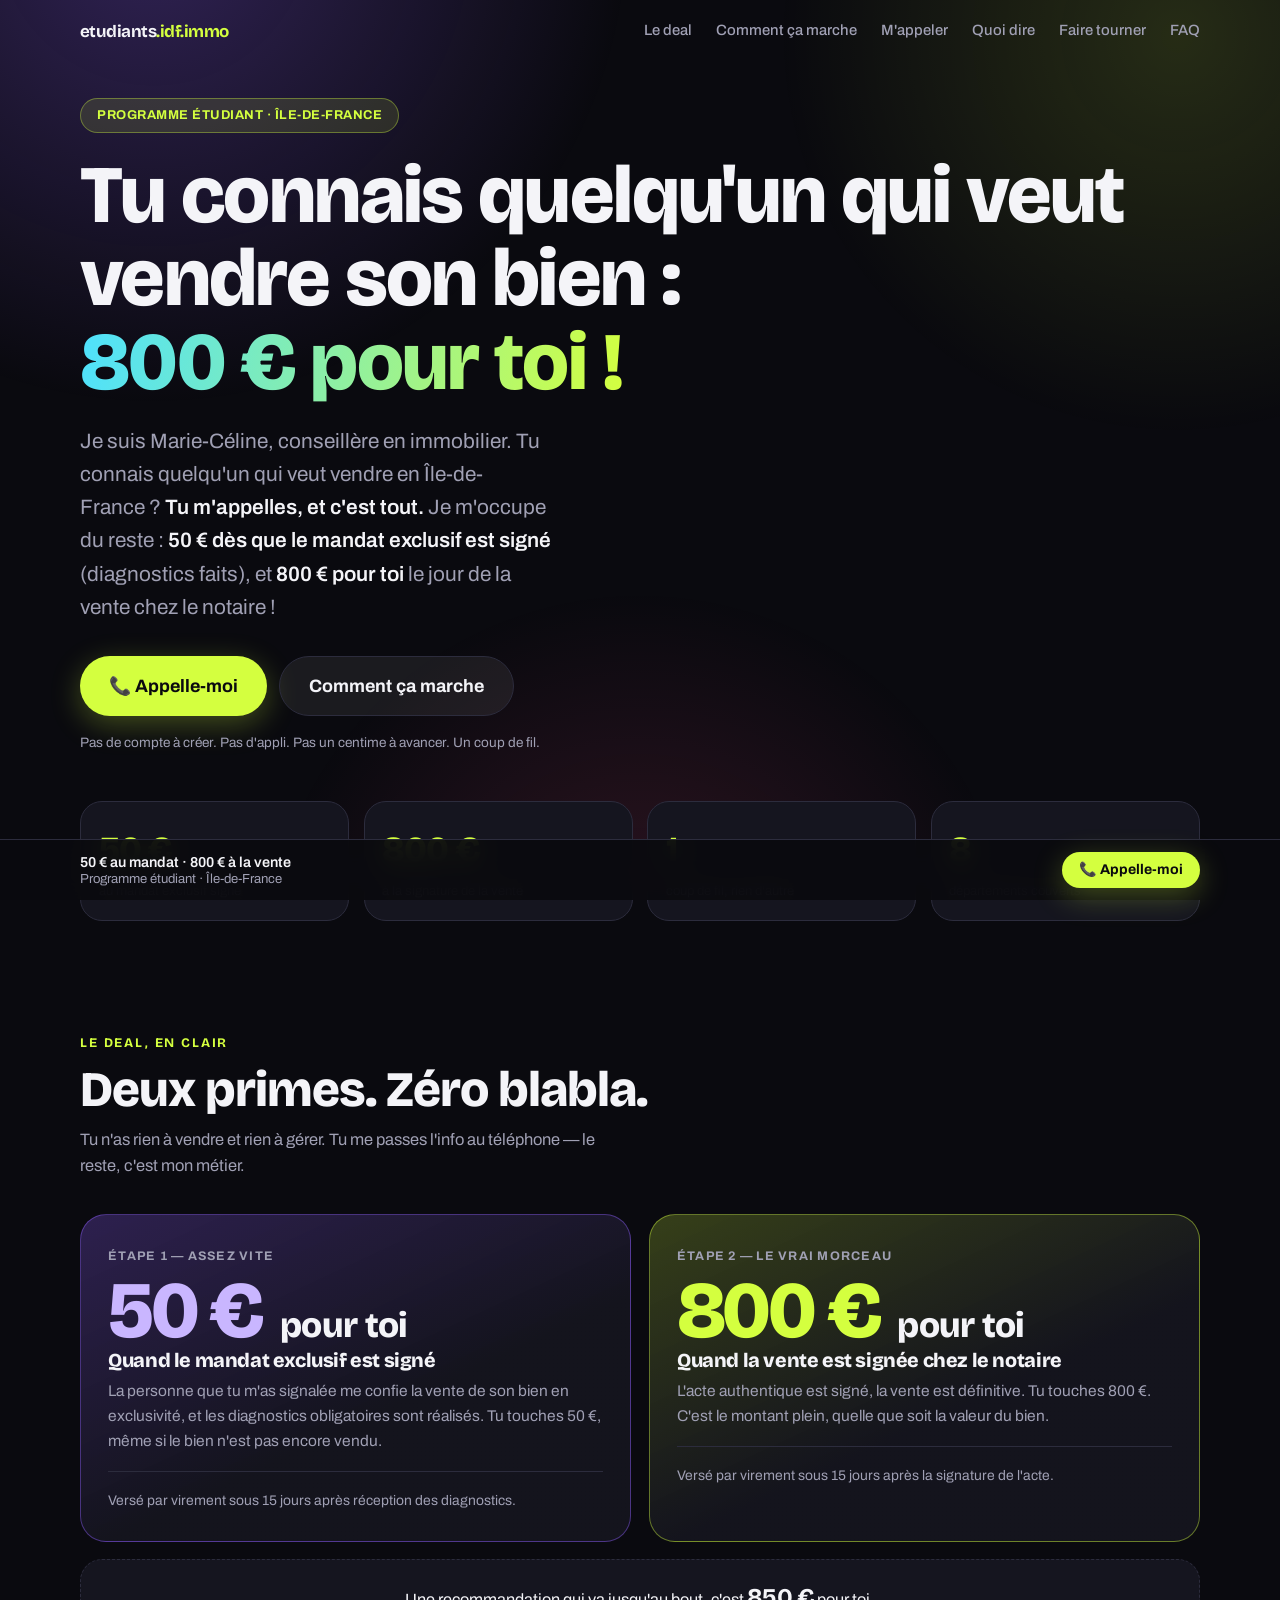
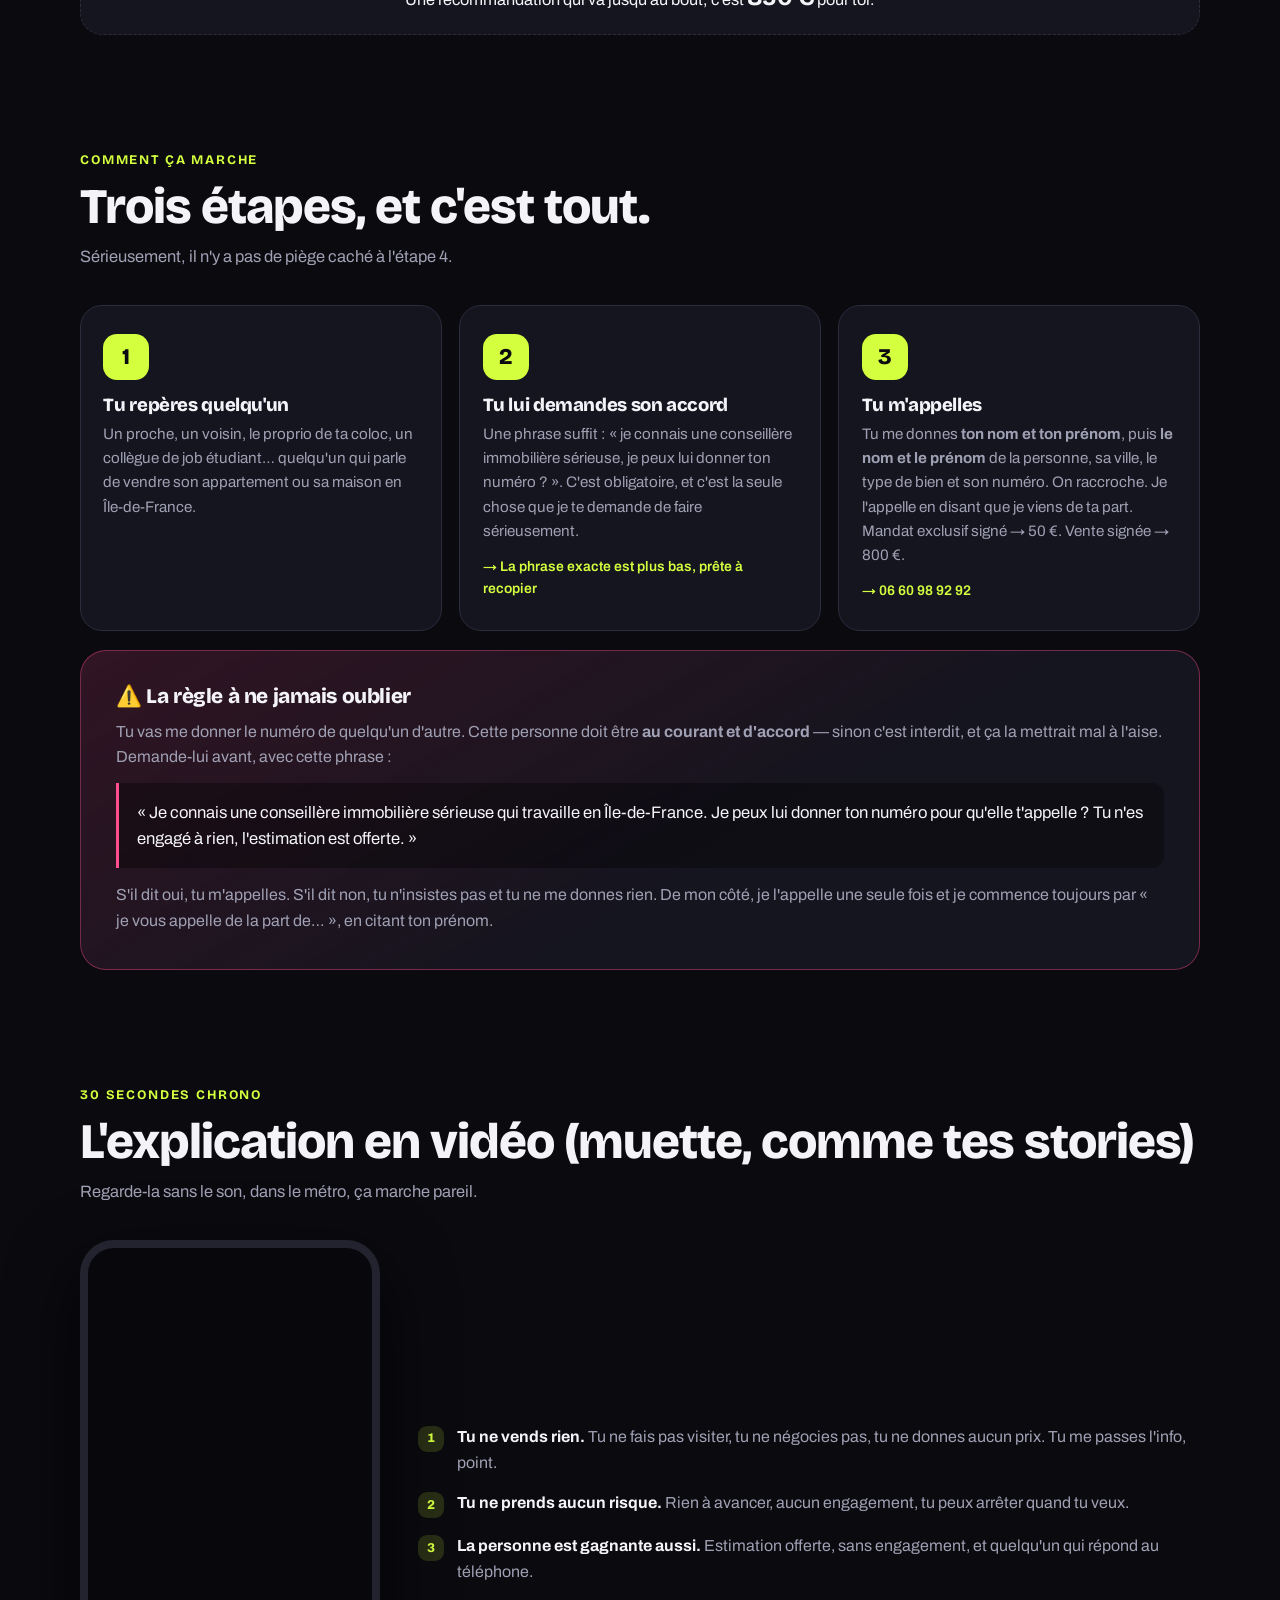
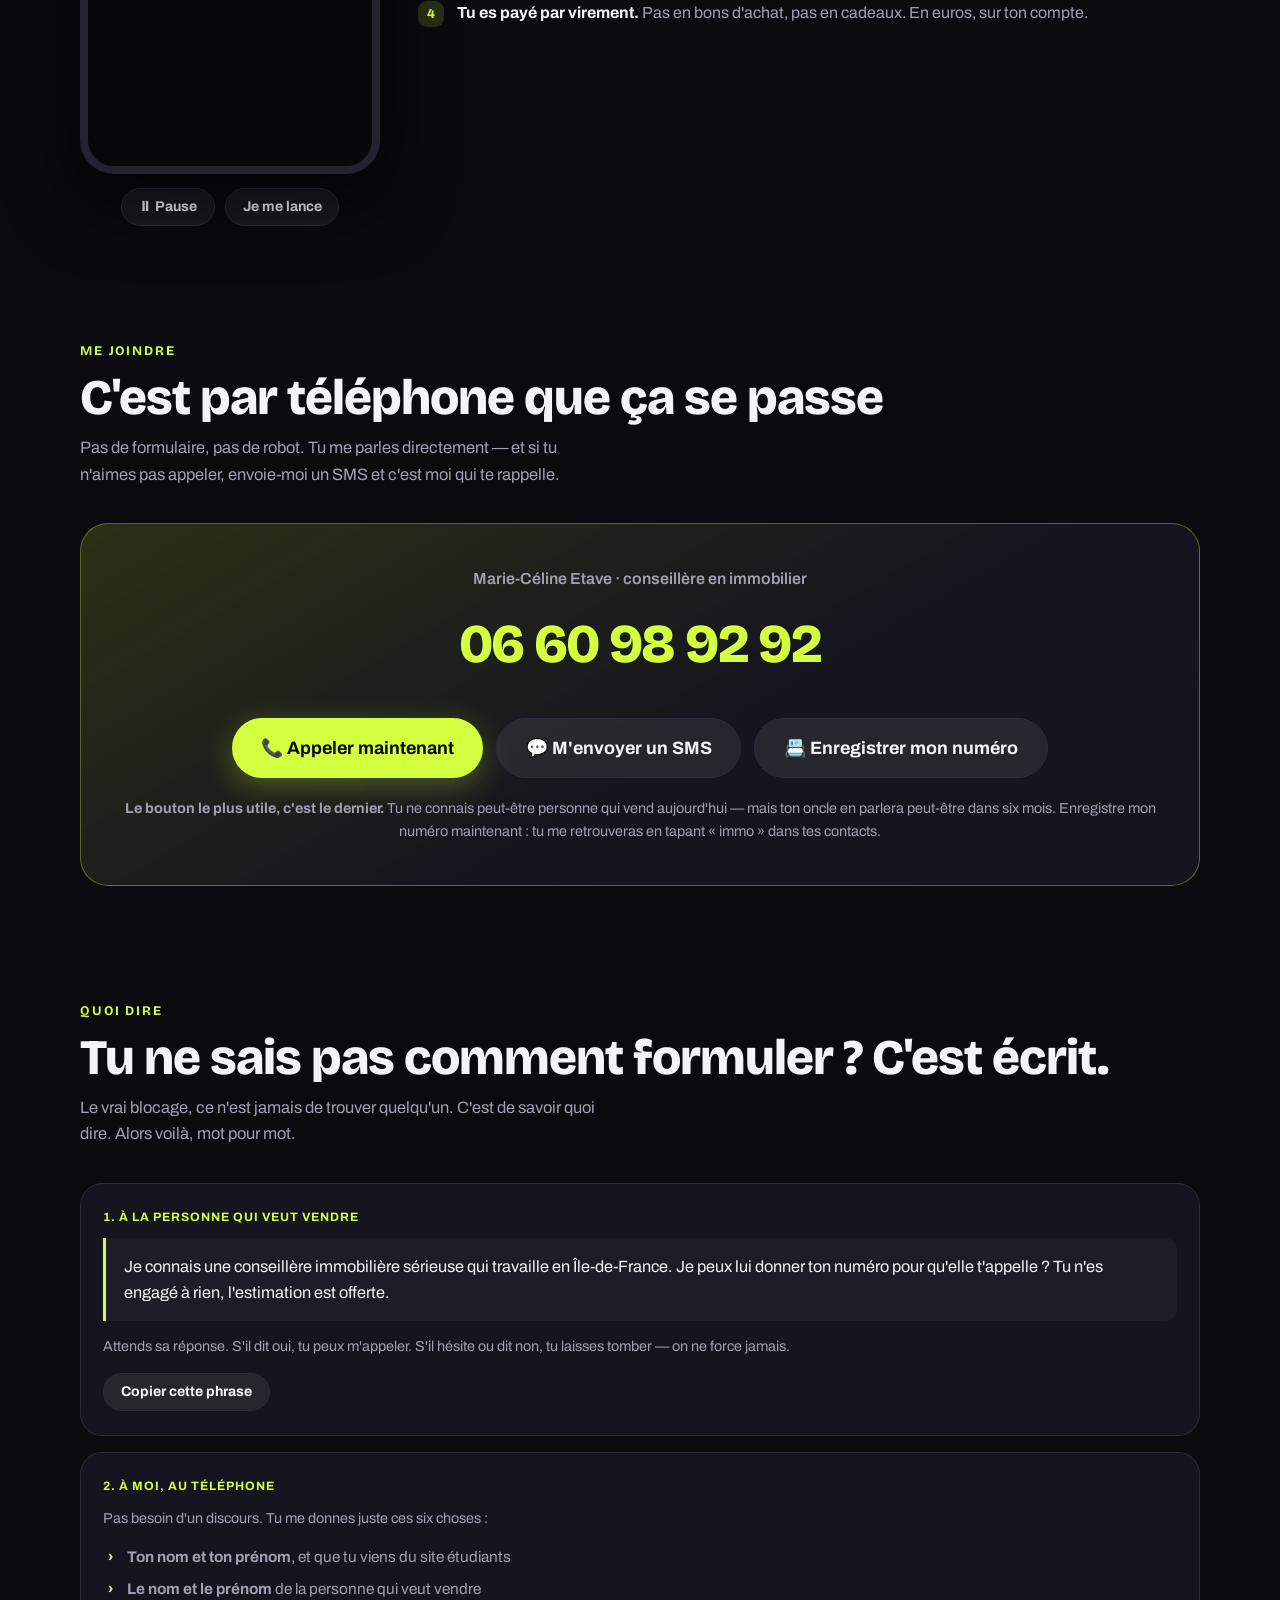
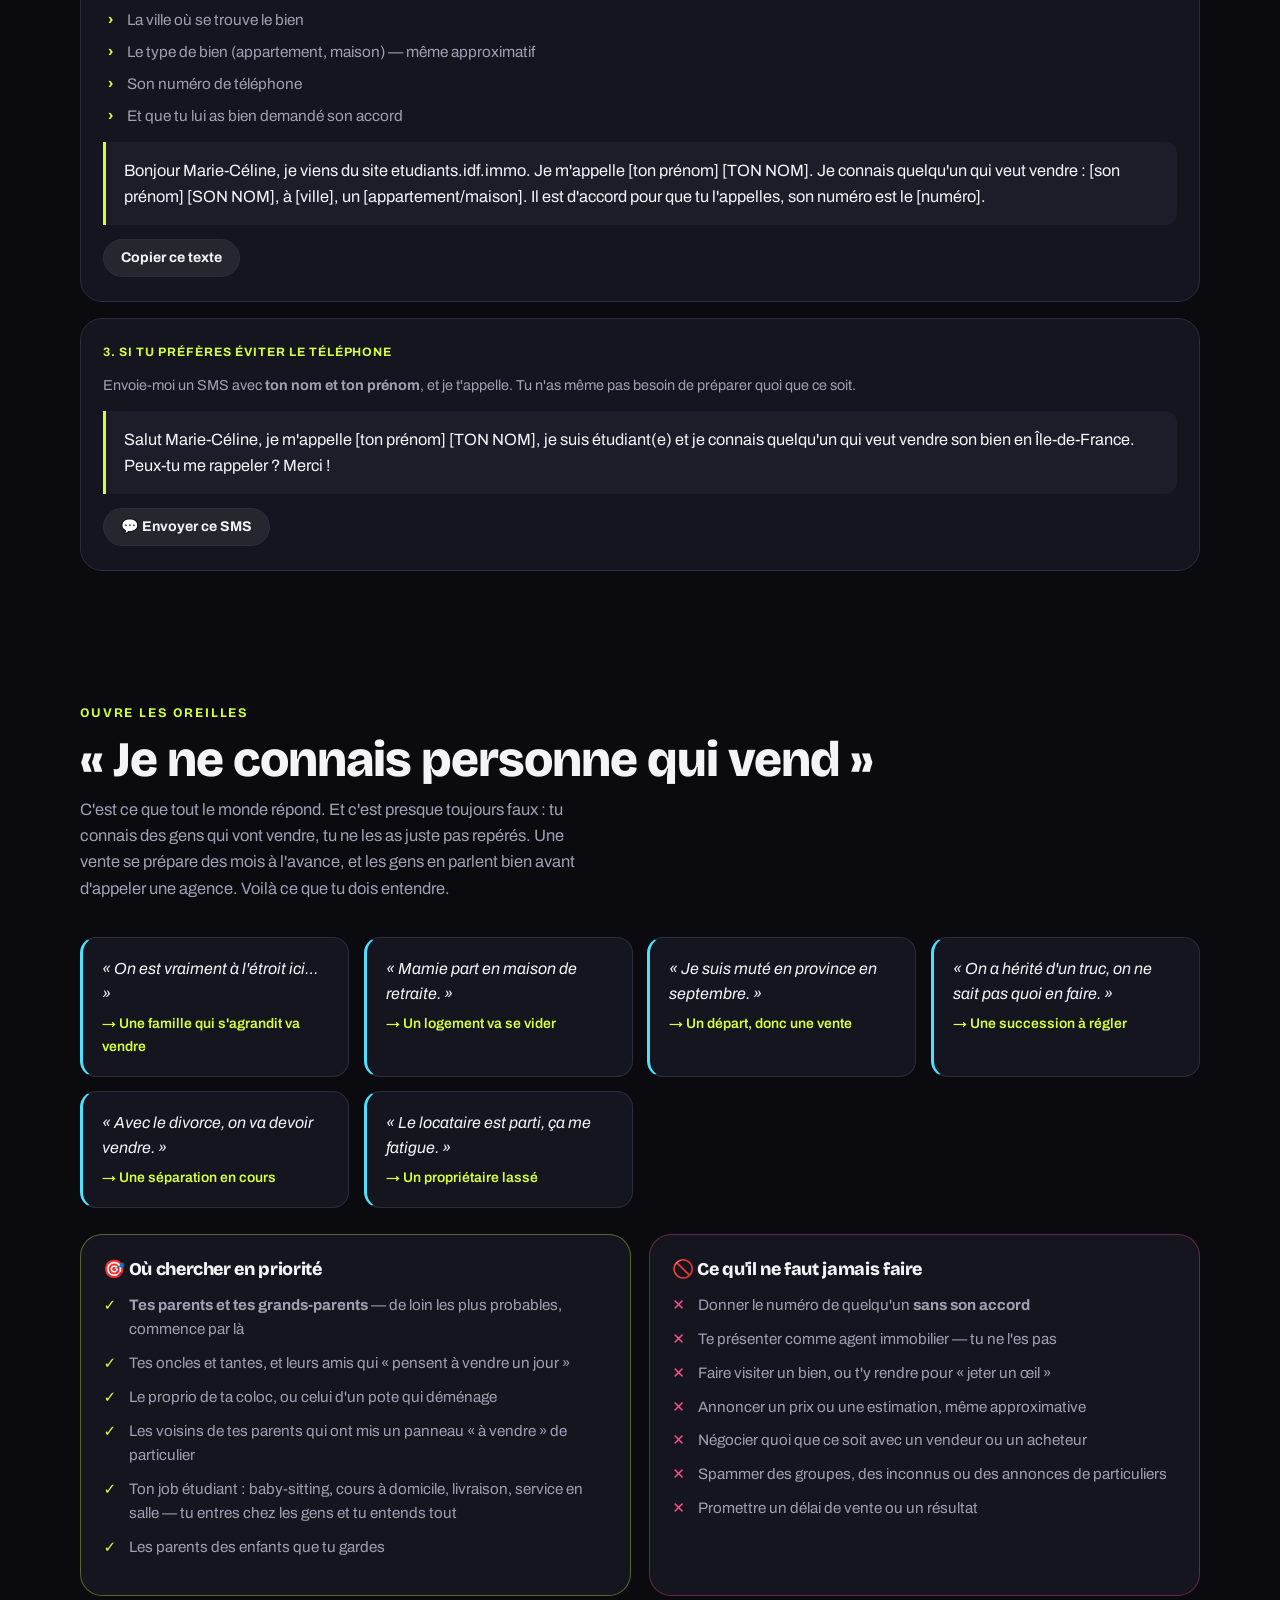
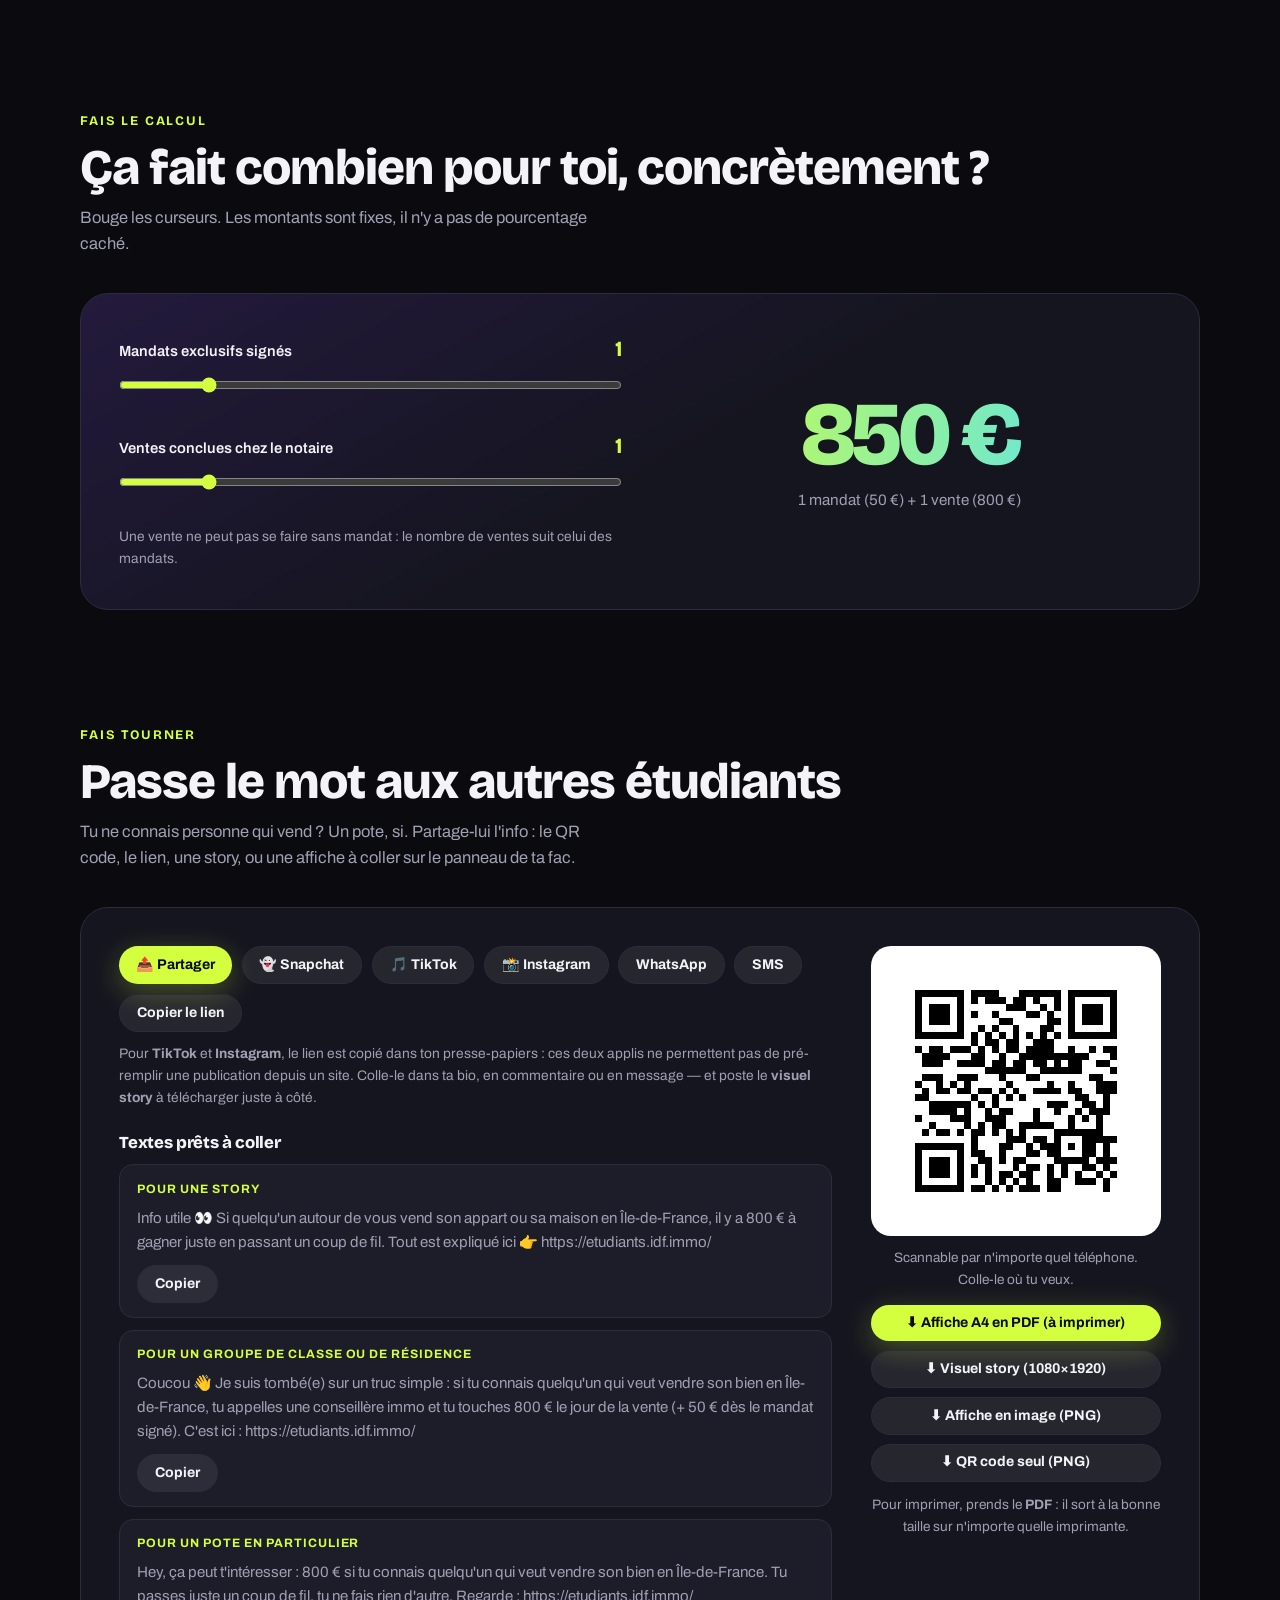
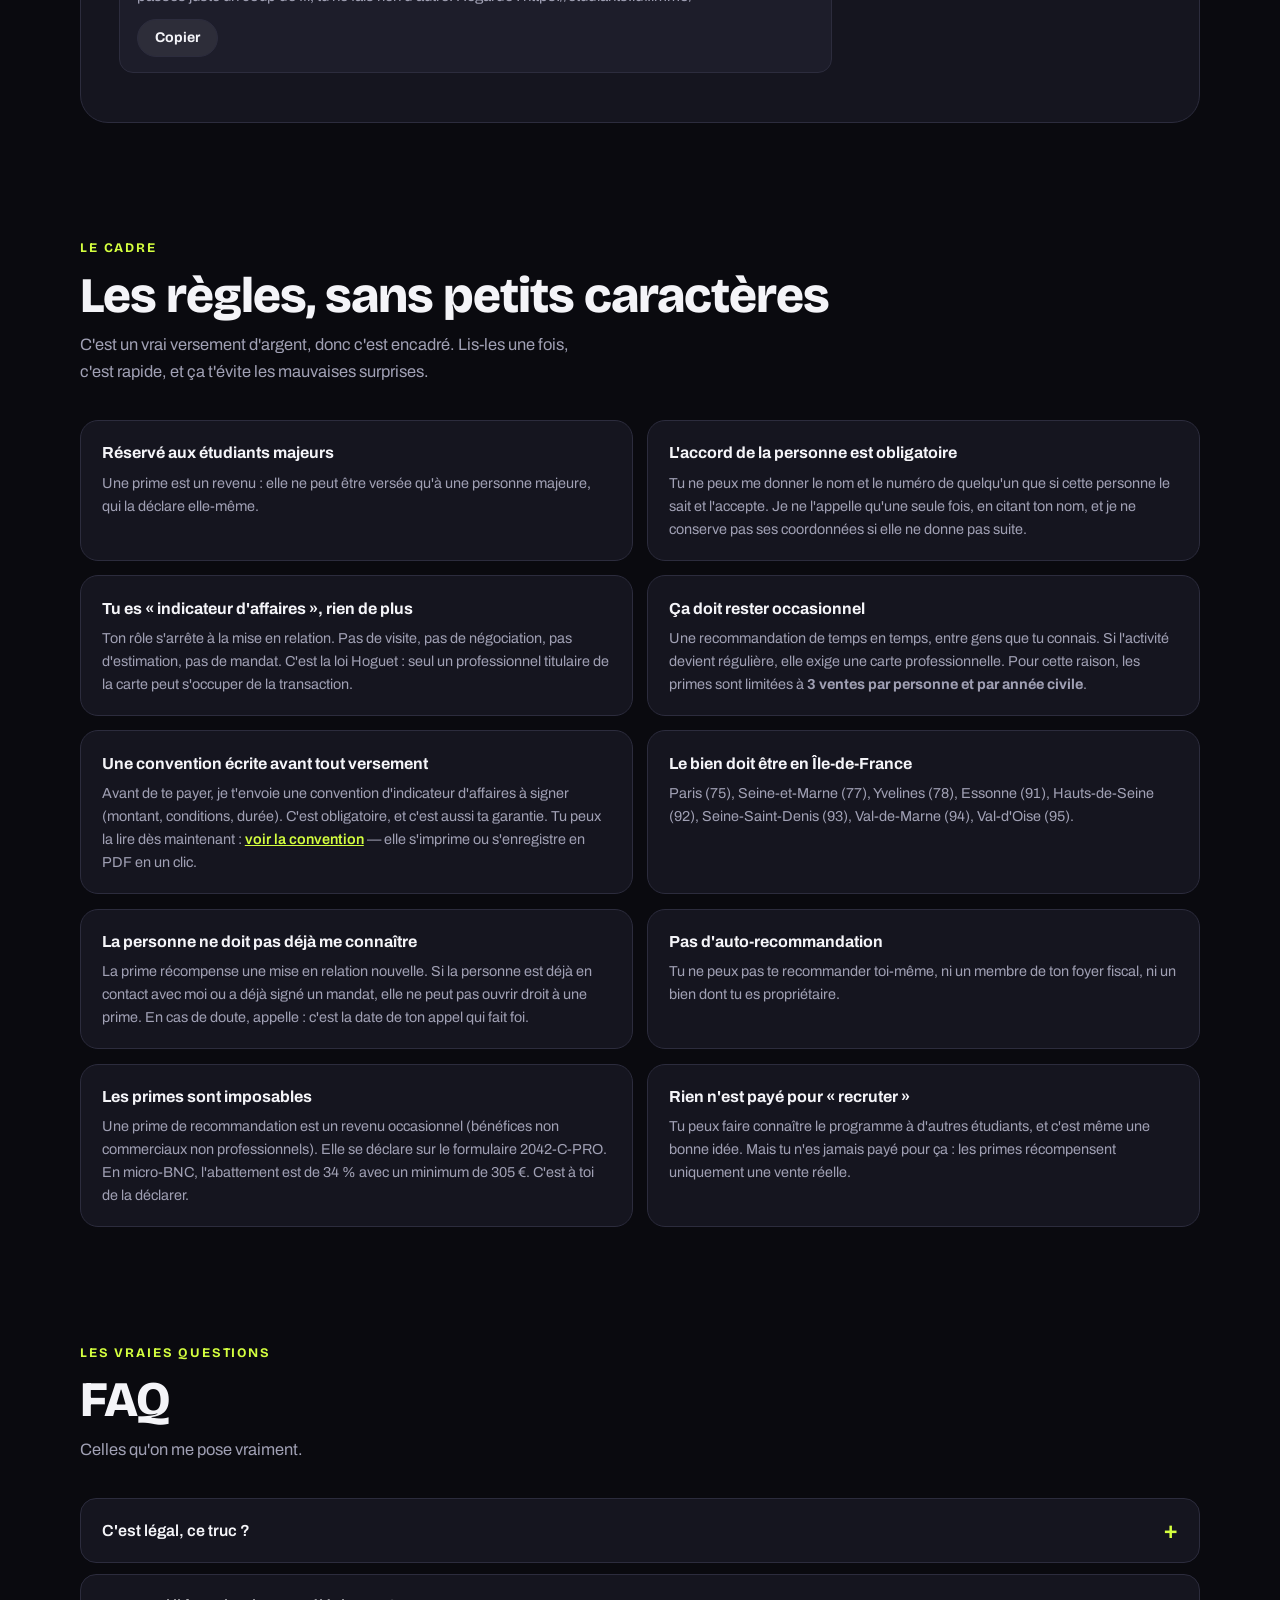
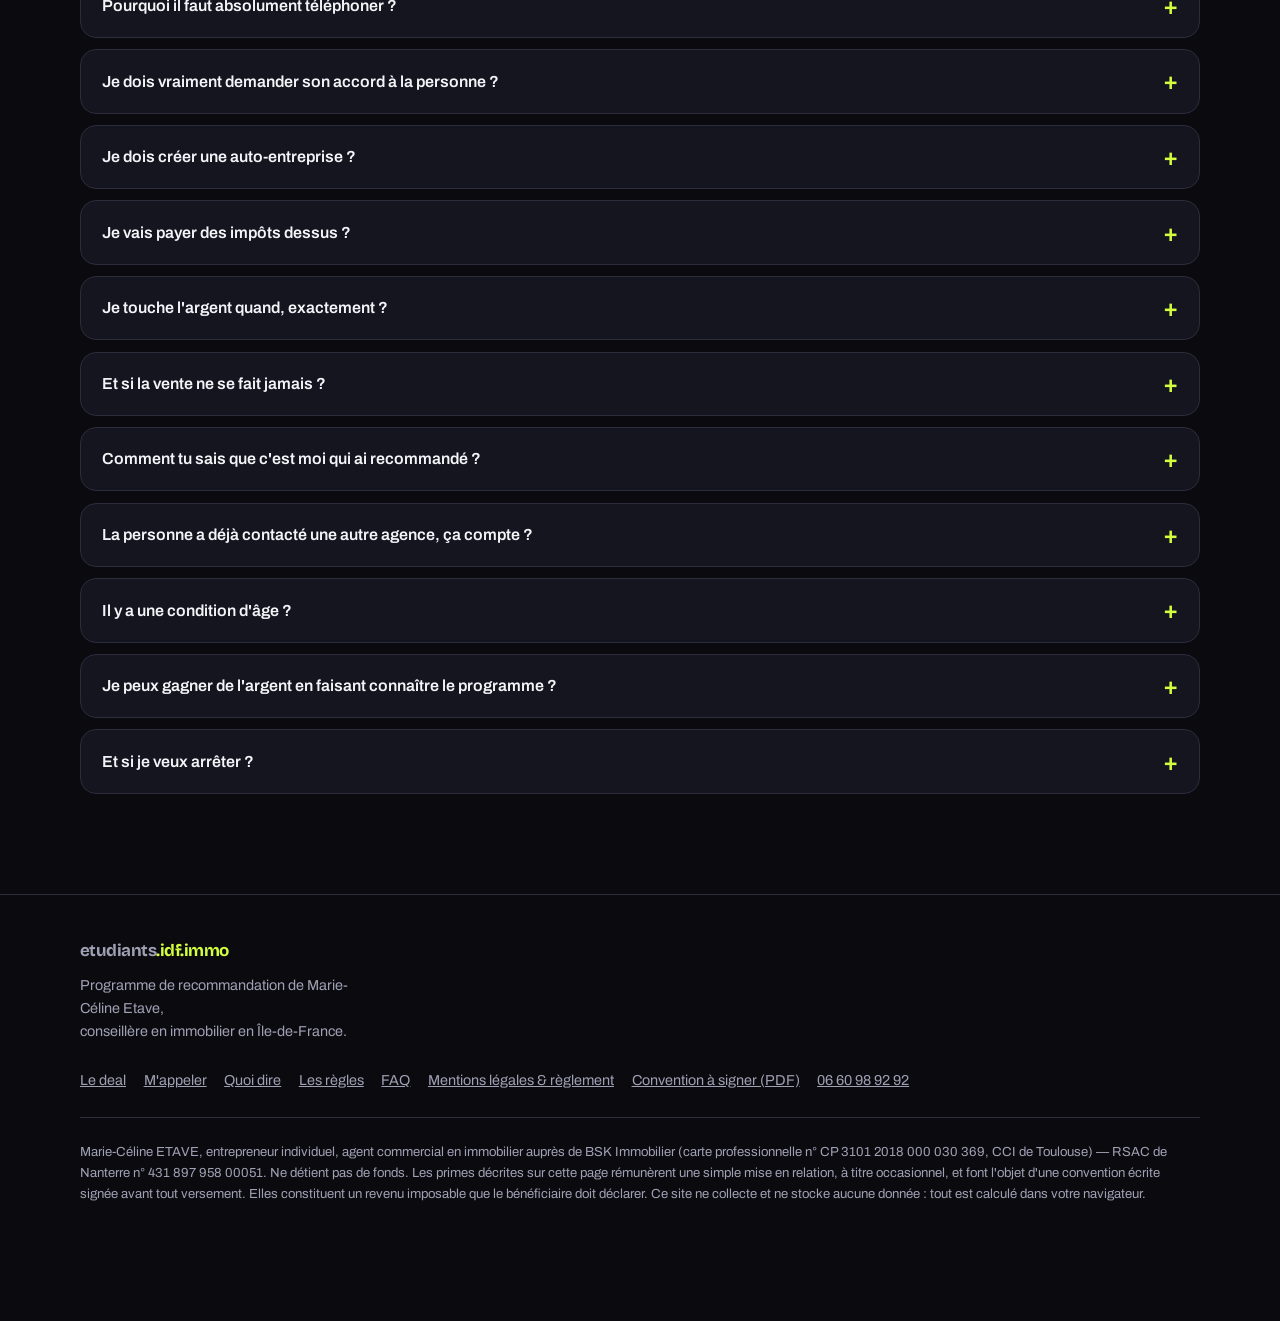
==== commit cc337162: "Retrait de « 18 ans et + » des supports de communication Remplacé par « Programme étudiant · Île-de-" ====
--- a/index.html
+++ b/index.html
@@ -4,17 +4,17 @@
 <meta charset="UTF-8">
 <meta name="viewport" content="width=device-width, initial-scale=1.0">
 <title>Tu connais quelqu'un qui veut vendre son bien : 800 € pour toi — etudiants.idf.immo</title>
-<meta name="description" content="Tu as 18 ans et tu connais quelqu'un qui veut vendre son bien en Île-de-France ? Tu m'appelles, je m'occupe du reste : 50 € dès le mandat exclusif signé, et 800 € pour toi le jour de la vente chez le notaire.">
+<meta name="description" content="Tu es étudiant en Île-de-France et tu connais quelqu'un qui veut vendre son bien ? Tu m'appelles, je m'occupe du reste : 50 € dès le mandat exclusif signé, et 800 € pour toi le jour de la vente chez le notaire.">
 <meta name="theme-color" content="#0A0A0F">
 <meta property="og:title" content="Tu connais quelqu'un qui veut vendre son bien : 800 € pour toi !">
-<meta property="og:description" content="Un coup de fil, et c'est tout. 50 € dès le mandat exclusif signé, et 800 € pour toi le jour de la vente. Pour les étudiants d'Île-de-France, à partir de 18 ans.">
+<meta property="og:description" content="Un coup de fil, et c'est tout. 50 € dès le mandat exclusif signé, et 800 € pour toi le jour de la vente. Un programme pour les étudiants d'Île-de-France.">
 <meta property="og:type" content="website">
 <meta property="og:url" content="https://etudiants.idf.immo/">
 <meta property="og:locale" content="fr_FR">
 <meta property="og:site_name" content="etudiants.idf.immo">
 <meta name="twitter:card" content="summary_large_image">
 <meta name="twitter:title" content="Tu connais quelqu'un qui veut vendre son bien : 800 € pour toi !">
-<meta name="twitter:description" content="Un coup de fil, et c'est tout. 50 € au mandat exclusif, et 800 € pour toi à la vente. Étudiants d'Île-de-France, 18 ans et +.">
+<meta name="twitter:description" content="Un coup de fil, et c'est tout. 50 € au mandat exclusif, et 800 € pour toi à la vente. Un programme pour les étudiants d'Île-de-France.">
 <link rel="canonical" href="https://etudiants.idf.immo/">
 <link rel="icon" href="data:image/svg+xml,%3Csvg xmlns='http://www.w3.org/2000/svg' viewBox='0 0 32 32'%3E%3Crect width='32' height='32' rx='8' fill='%230A0A0F'/%3E%3Cpath d='M16 7 4 12l12 5 12-5z' fill='%23D4FF3F'/%3E%3Cpath d='M9 15v6c0 2 3.5 3.5 7 3.5s7-1.5 7-3.5v-6' fill='none' stroke='%238B5CF6' stroke-width='2.2' stroke-linecap='round'/%3E%3C/svg%3E">
 <link rel="preconnect" href="https://fonts.googleapis.com">
@@ -211,7 +211,9 @@
 .scene.v1 .big{color:var(--cyan)}
 .scene.v2 .big{color:#FFA8C8}
 .scene.v3 .big{color:#C9B6FF}
-.scene.v4 .big{color:var(--lime)}
+.scene.v4 .big{color:var(--lime);font-size:2.2rem}
+/* « pour toi ! » en blanc pour ressortir sous les deux montants */
+.scene .pt-video{color:var(--blanc);display:inline-block;margin-top:.15em}
 .phone .barre{position:absolute;top:0;left:0;height:3px;background:var(--lime);width:0;z-index:3}
 .playing .barre{animation:bar 18s linear infinite}
 @keyframes bar{from{width:0}to{width:100%}}
@@ -353,7 +355,7 @@
 
   <!-- ===================== HÉROS ===================== -->
   <section class="hero wrap">
-    <span class="pastille">Île-de-France · 18 ans et +</span>
+    <span class="pastille">Programme étudiant · Île-de-France</span>
     <h1>Tu connais quelqu'un qui veut vendre son bien&nbsp;:<br><span class="surli">800 € pour toi&nbsp;!</span></h1>
     <p class="chapo">
       Je suis Marie-Céline, conseillère en immobilier. Tu connais quelqu'un qui veut vendre
@@ -467,11 +469,11 @@
           <div class="scene v3">
             <div class="pic">📞</div>
             <div class="big">Tu<br>m'appelles</div>
-            <div class="sub">Son prénom, sa ville, son numéro. 2 minutes.</div>
+            <div class="sub">Ton nom et ton prénom, son nom et son prénom, sa ville, son numéro. 2 minutes.</div>
           </div>
           <div class="scene v4">
             <div class="pic">💶</div>
-            <div class="big">50 €<br>puis 800 €</div>
+            <div class="big">50 €<br>puis 800 €<br><span class="pt-video">pour toi&nbsp;!</span></div>
             <div class="sub">Au mandat exclusif, puis à la vente</div>
           </div>
         </div>
@@ -689,8 +691,8 @@
        et ça t'évite les mauvaises surprises.</p>
     <div class="regles">
       <div class="regle">
-        <h4>18 ans minimum</h4>
-        <p>Le programme est réservé aux personnes majeures. Aucune prime ne peut être versée à un mineur.</p>
+        <h4>Réservé aux étudiants majeurs</h4>
+        <p>Une prime est un revenu : elle ne peut être versée qu'à une personne majeure, qui la déclare elle-même.</p>
       </div>
       <div class="regle">
         <h4>L'accord de la personne est obligatoire</h4>
@@ -813,8 +815,8 @@
         deux minutes.</div>
     </details>
     <details>
-      <summary>J'ai 17 ans, je peux quand même&nbsp;?</summary>
-      <div class="rep">Non, il faut être majeur. Reviens à tes 18 ans, le programme sera toujours là.</div>
+      <summary>Il y a une condition d'âge&nbsp;?</summary>
+      <div class="rep">Oui : il faut être majeur, parce qu'une prime est un revenu qu'on déclare soi-même aux impôts. Si tu ne l'es pas encore, le programme sera toujours là.</div>
     </details>
     <details>
       <summary>Je peux gagner de l'argent en faisant connaître le programme&nbsp;?</summary>
@@ -833,7 +835,7 @@
 
 <div class="barre-fixe" id="barre">
   <div class="wrap in">
-    <div class="txt">50 € au mandat · 800 € à la vente<span>Île-de-France · 18 ans et +</span></div>
+    <div class="txt">50 € au mandat · 800 € à la vente<span>Programme étudiant · Île-de-France</span></div>
     <a class="btn btn-p btn-sm" href="tel:+33660989292">📞 Appelle-moi</a>
   </div>
 </div>
@@ -1240,7 +1242,7 @@
   $("t2").textContent=
     "Coucou 👋 Je suis tombé(e) sur un truc simple : si tu connais quelqu'un qui veut vendre "+
     "son bien en Île-de-France, tu appelles une conseillère immo et tu touches 800 € le jour "+
-    "de la vente (+ 50 € dès le mandat signé). Réservé aux majeurs. C'est ici : "+SITE;
+    "de la vente (+ 50 € dès le mandat signé). C'est ici : "+SITE;
   $("t3").textContent=
     "Hey, ça peut t'intéresser : 800 € si tu connais quelqu'un qui veut vendre son bien en "+
     "Île-de-France. Tu passes juste un coup de fil, tu ne fais rien d'autre. Regarde : "+SITE;
@@ -1413,7 +1415,7 @@
     ctx.fillStyle="rgba(139,92,246,.30)";ctx.beginPath();ctx.arc(120,180,420,0,6.3);ctx.fill();
     ctx.fillStyle="rgba(212,255,63,.14)";ctx.beginPath();ctx.arc(980,1720,380,0,6.3);ctx.fill();
 
-    ligne(ctx,"ÎLE-DE-FRANCE · 18 ANS ET +",250,46,"700",POLICE_C,"#D4FF3F",W);
+    ligne(ctx,"PROGRAMME ÉTUDIANT · ÎLE-DE-FRANCE",250,46,"700",POLICE_C,"#D4FF3F",W);
     ligne(ctx,"Tu connais quelqu'un",405,92,"800",POLICE_T,"#F4F4F8",W);
     ligne(ctx,"qui veut vendre son bien :",505,92,"800",POLICE_T,"#F4F4F8",W);
     ligne(ctx,"800 € pour toi !",690,150,"800",POLICE_T,"#D4FF3F",W);
@@ -1439,7 +1441,7 @@
     ctx.fillStyle="#0A0A0F";ctx.fillRect(0,0,W,H);
     ctx.fillStyle="rgba(139,92,246,.26)";ctx.beginPath();ctx.arc(180,140,520,0,6.3);ctx.fill();
 
-    ligne(ctx,"ÎLE-DE-FRANCE · RÉSERVÉ AUX MAJEURS",250,42,"700",POLICE_C,"#D4FF3F",W);
+    ligne(ctx,"PROGRAMME ÉTUDIANT · ÎLE-DE-FRANCE",250,42,"700",POLICE_C,"#D4FF3F",W);
     ligne(ctx,"Tu connais quelqu'un",440,112,"800",POLICE_T,"#F4F4F8",W);
     ligne(ctx,"qui veut vendre son bien :",565,112,"800",POLICE_T,"#F4F4F8",W);
     ligne(ctx,"800 € pour toi !",790,180,"800",POLICE_T,"#D4FF3F",W);
@@ -1455,7 +1457,7 @@
     ligne(ctx,"06 60 98 92 92",2090,50,"700",POLICE_C,"#F4F4F8",W);
 
     ligne(ctx,"Marie-Céline Etave — conseillère en immobilier, agent commercial (BSK Immobilier)",2190,30,"400",POLICE_C,"#6A6A80",W,60);
-    ligne(ctx,"Prime versée après convention écrite. Revenu imposable à déclarer. Programme réservé aux 18 ans et +.",2235,30,"400",POLICE_C,"#6A6A80",W,60);
+    ligne(ctx,"Prime versée après convention écrite. Revenu imposable à déclarer, réservé aux étudiants majeurs.",2235,30,"400",POLICE_C,"#6A6A80",W,60);
 
     return cv;
   }
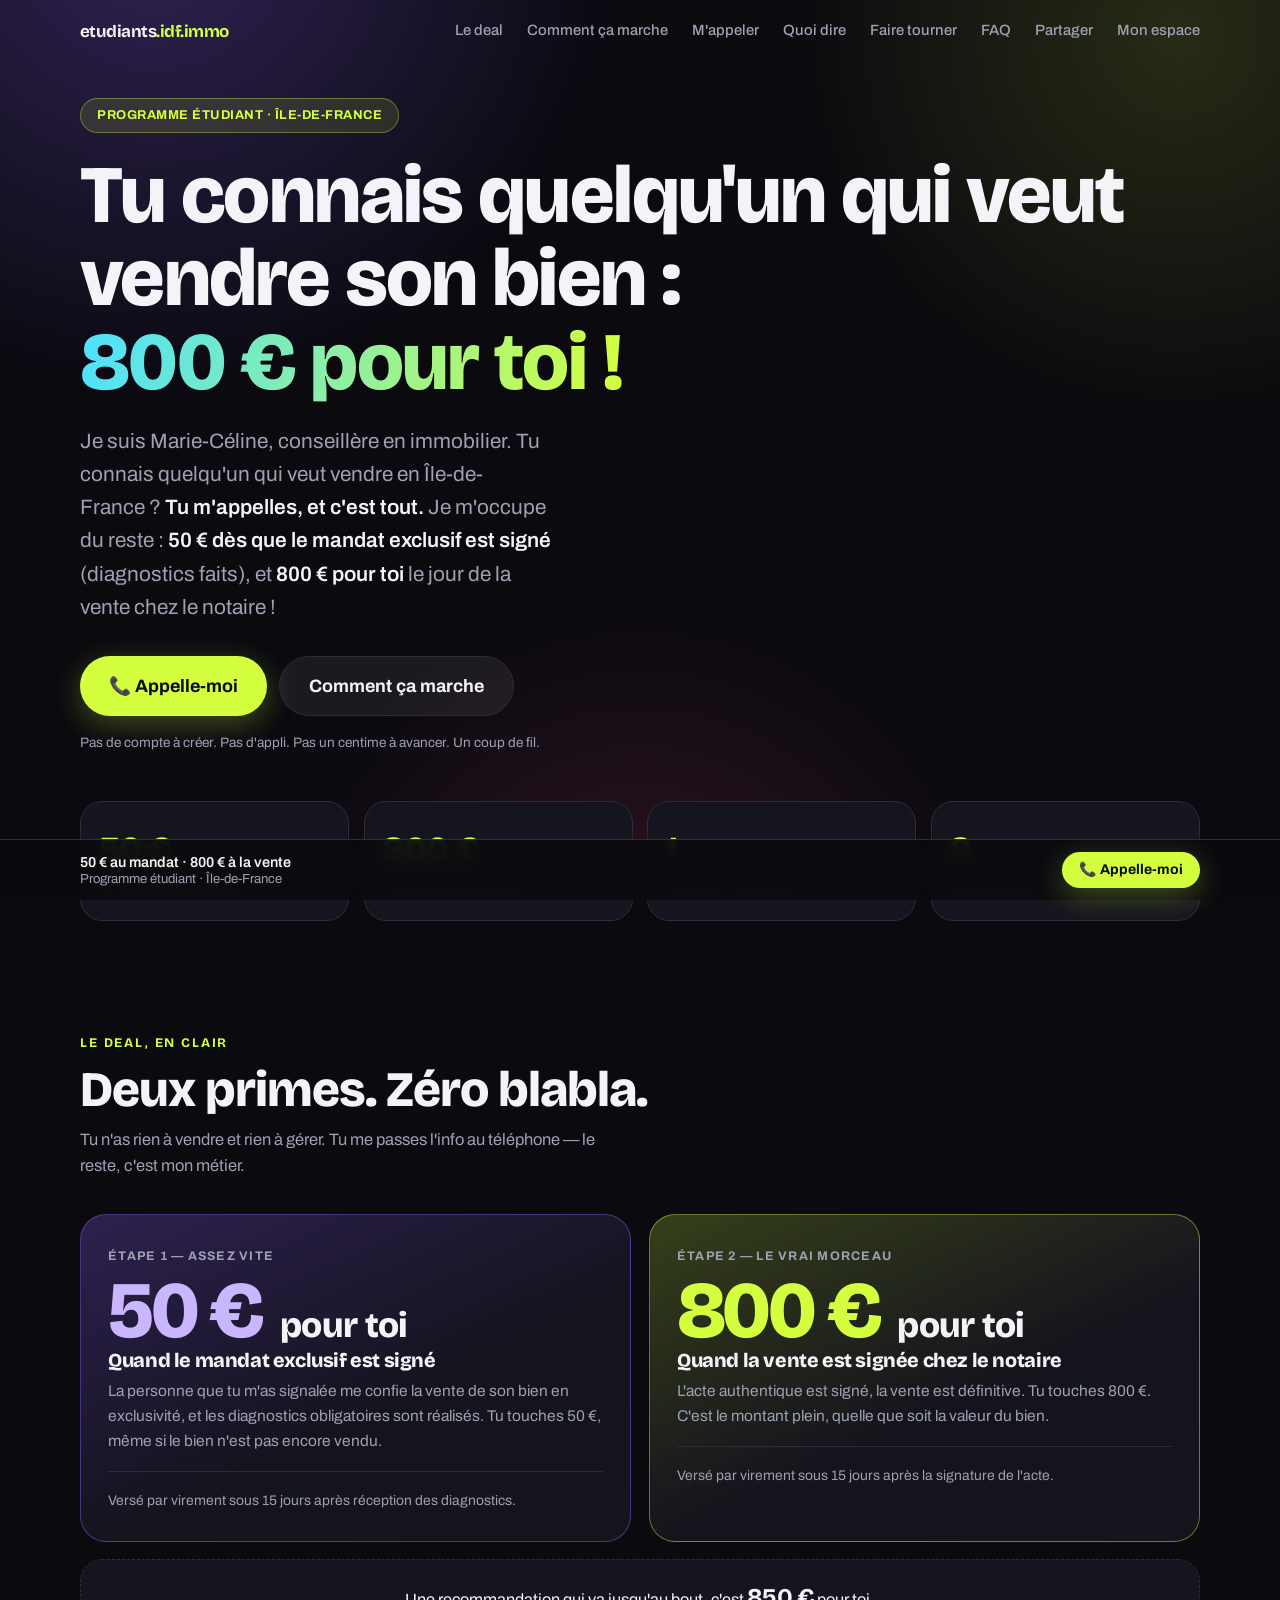
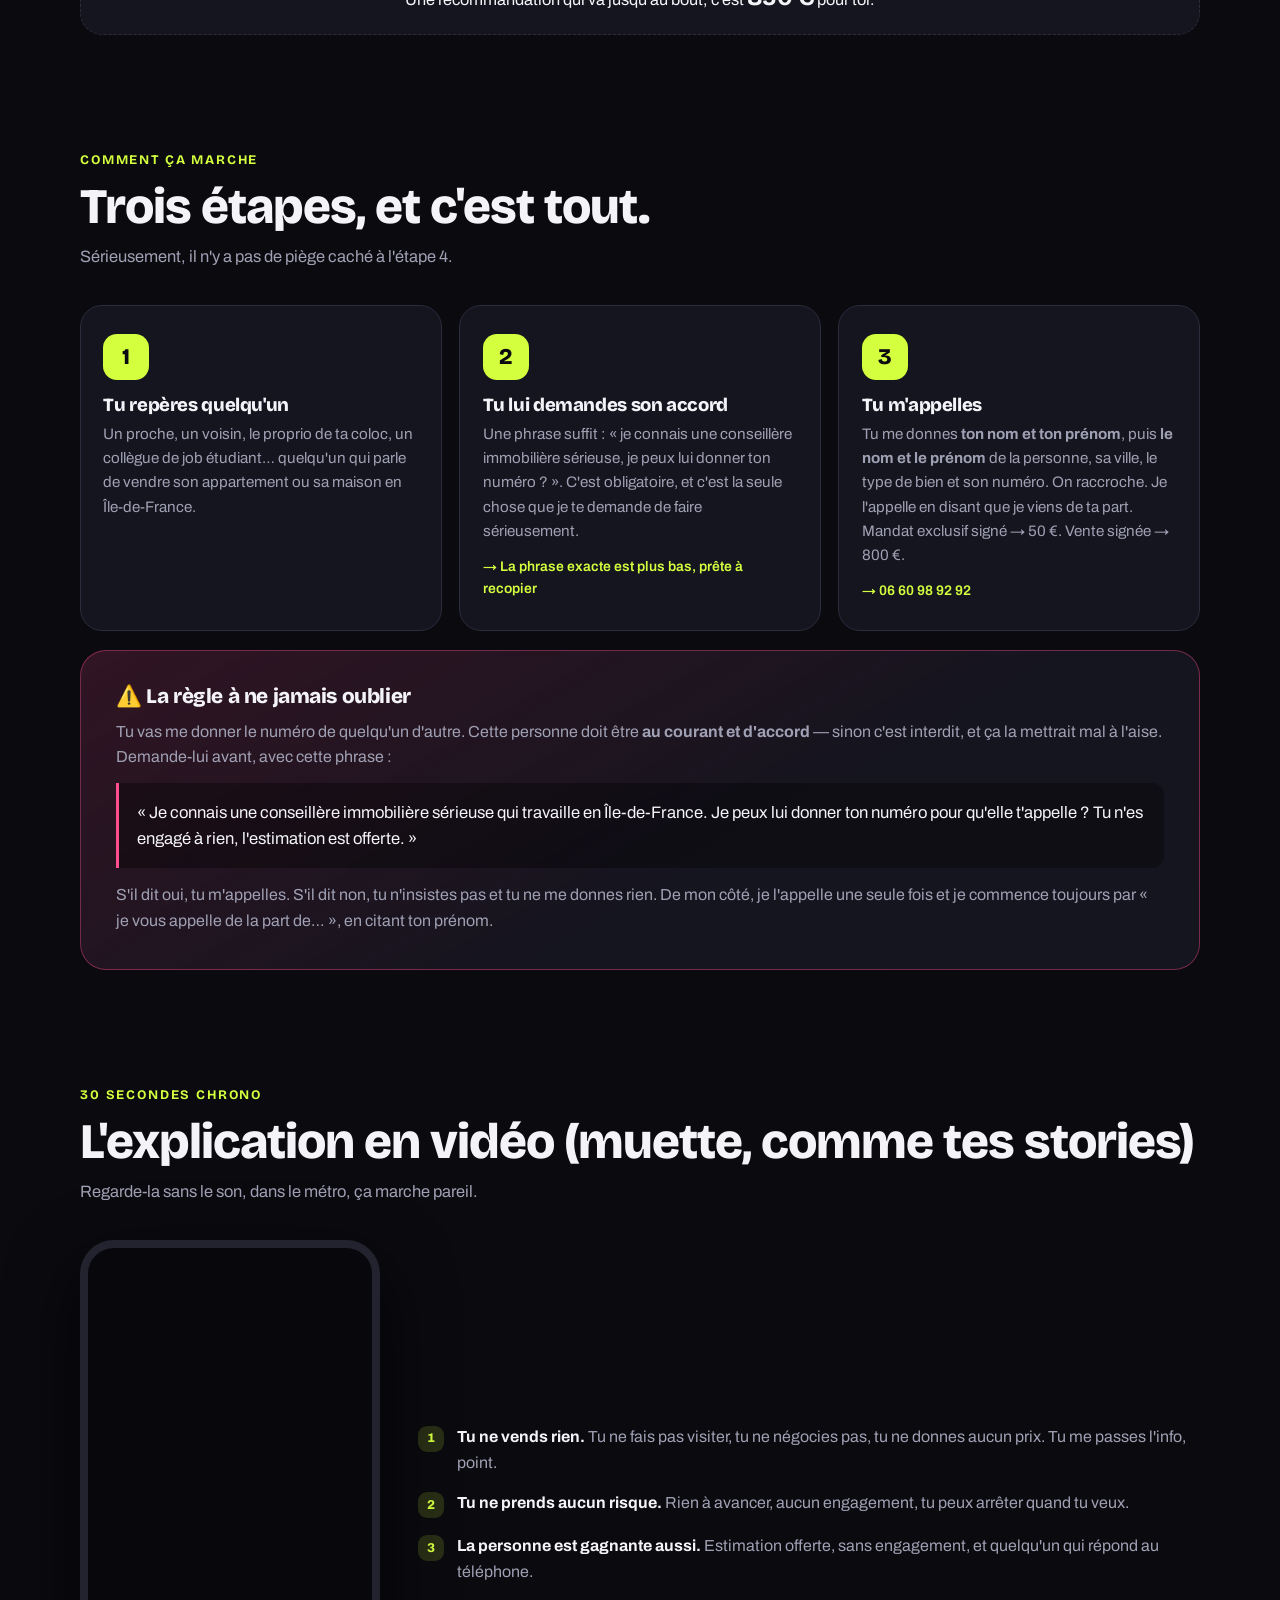
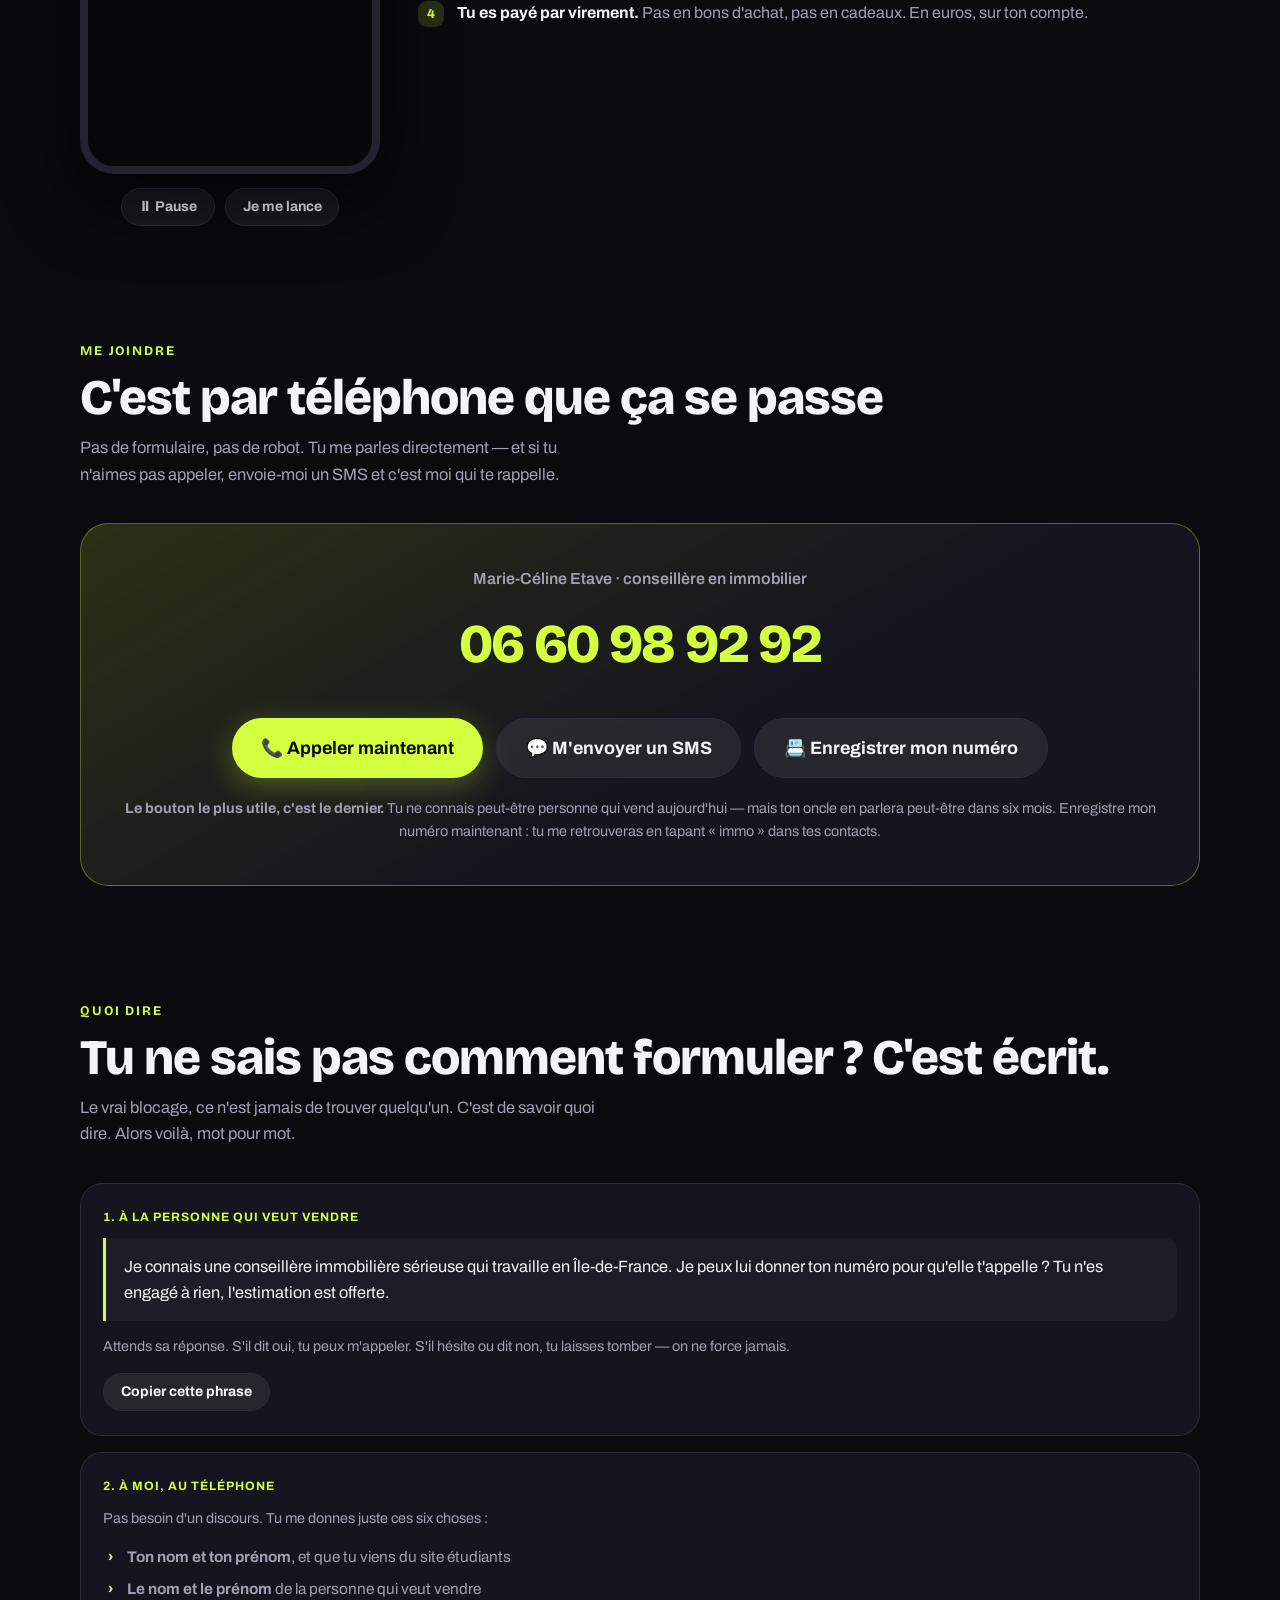
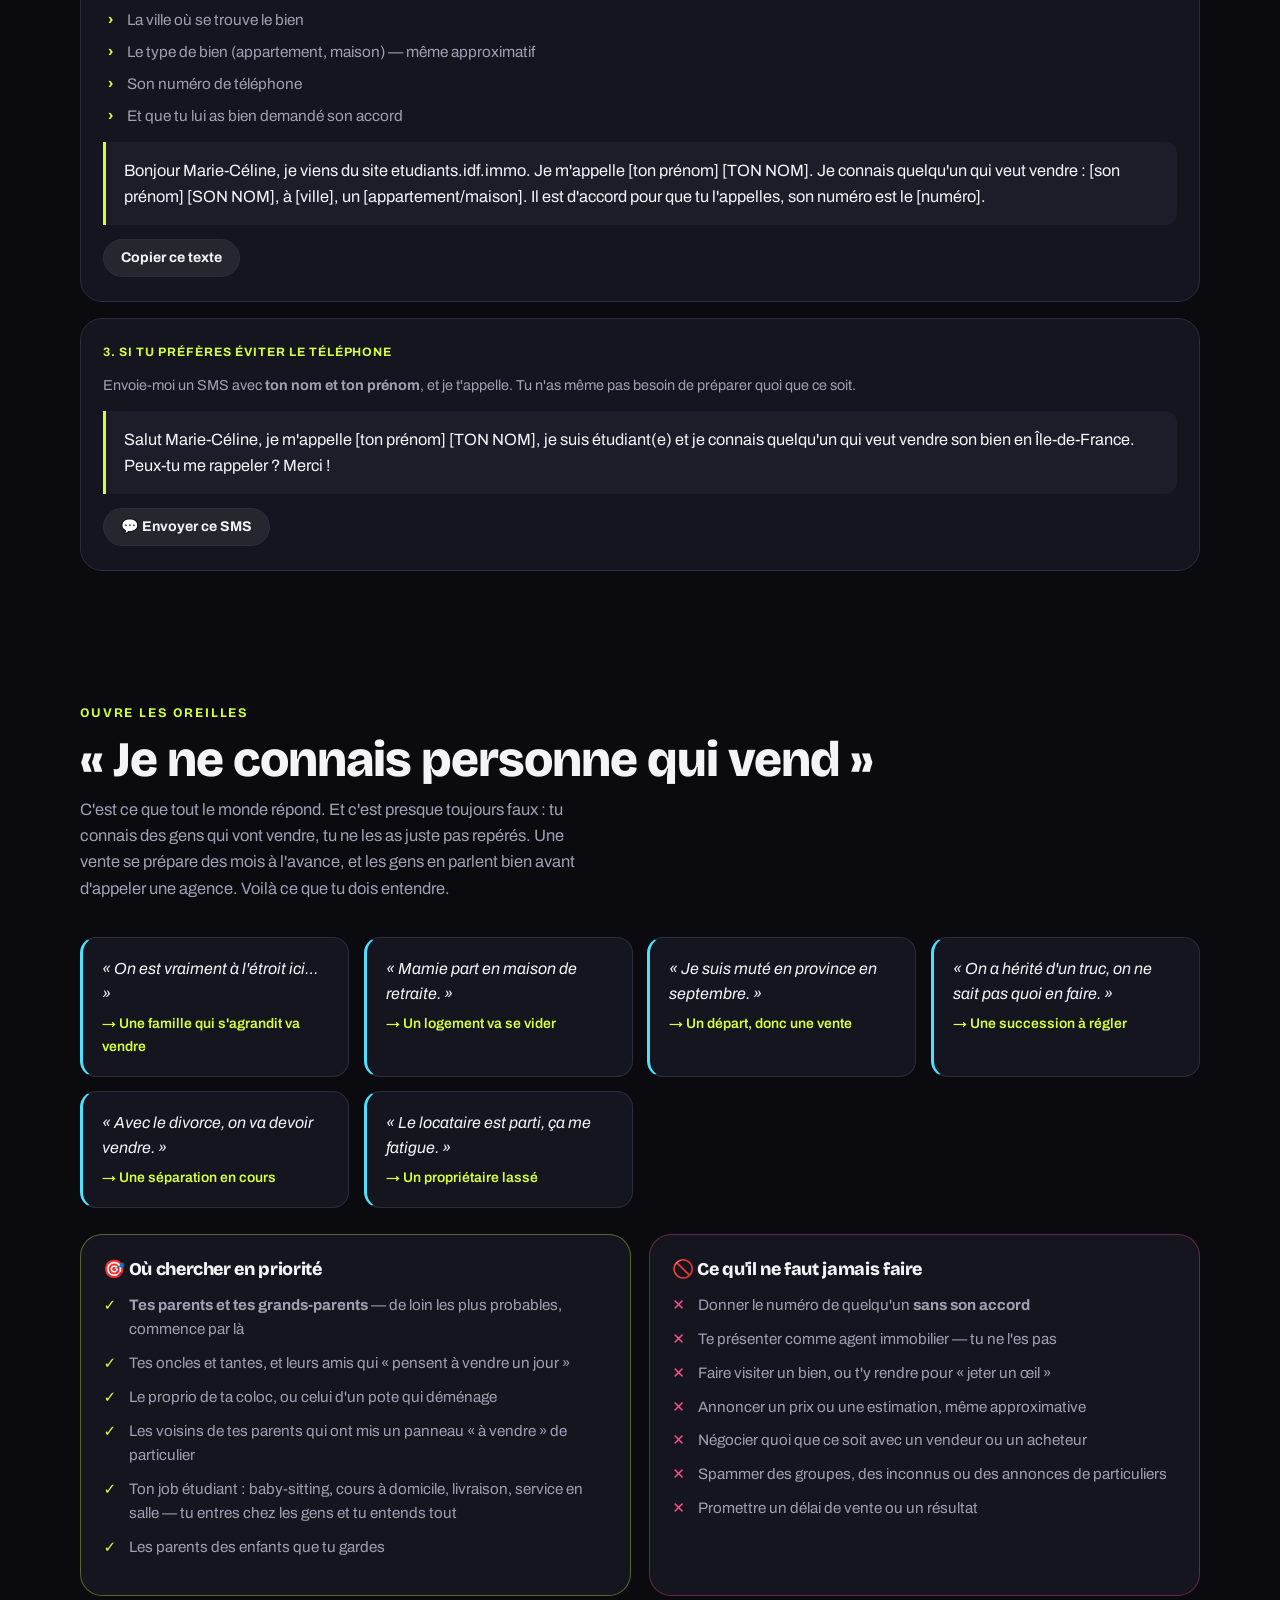
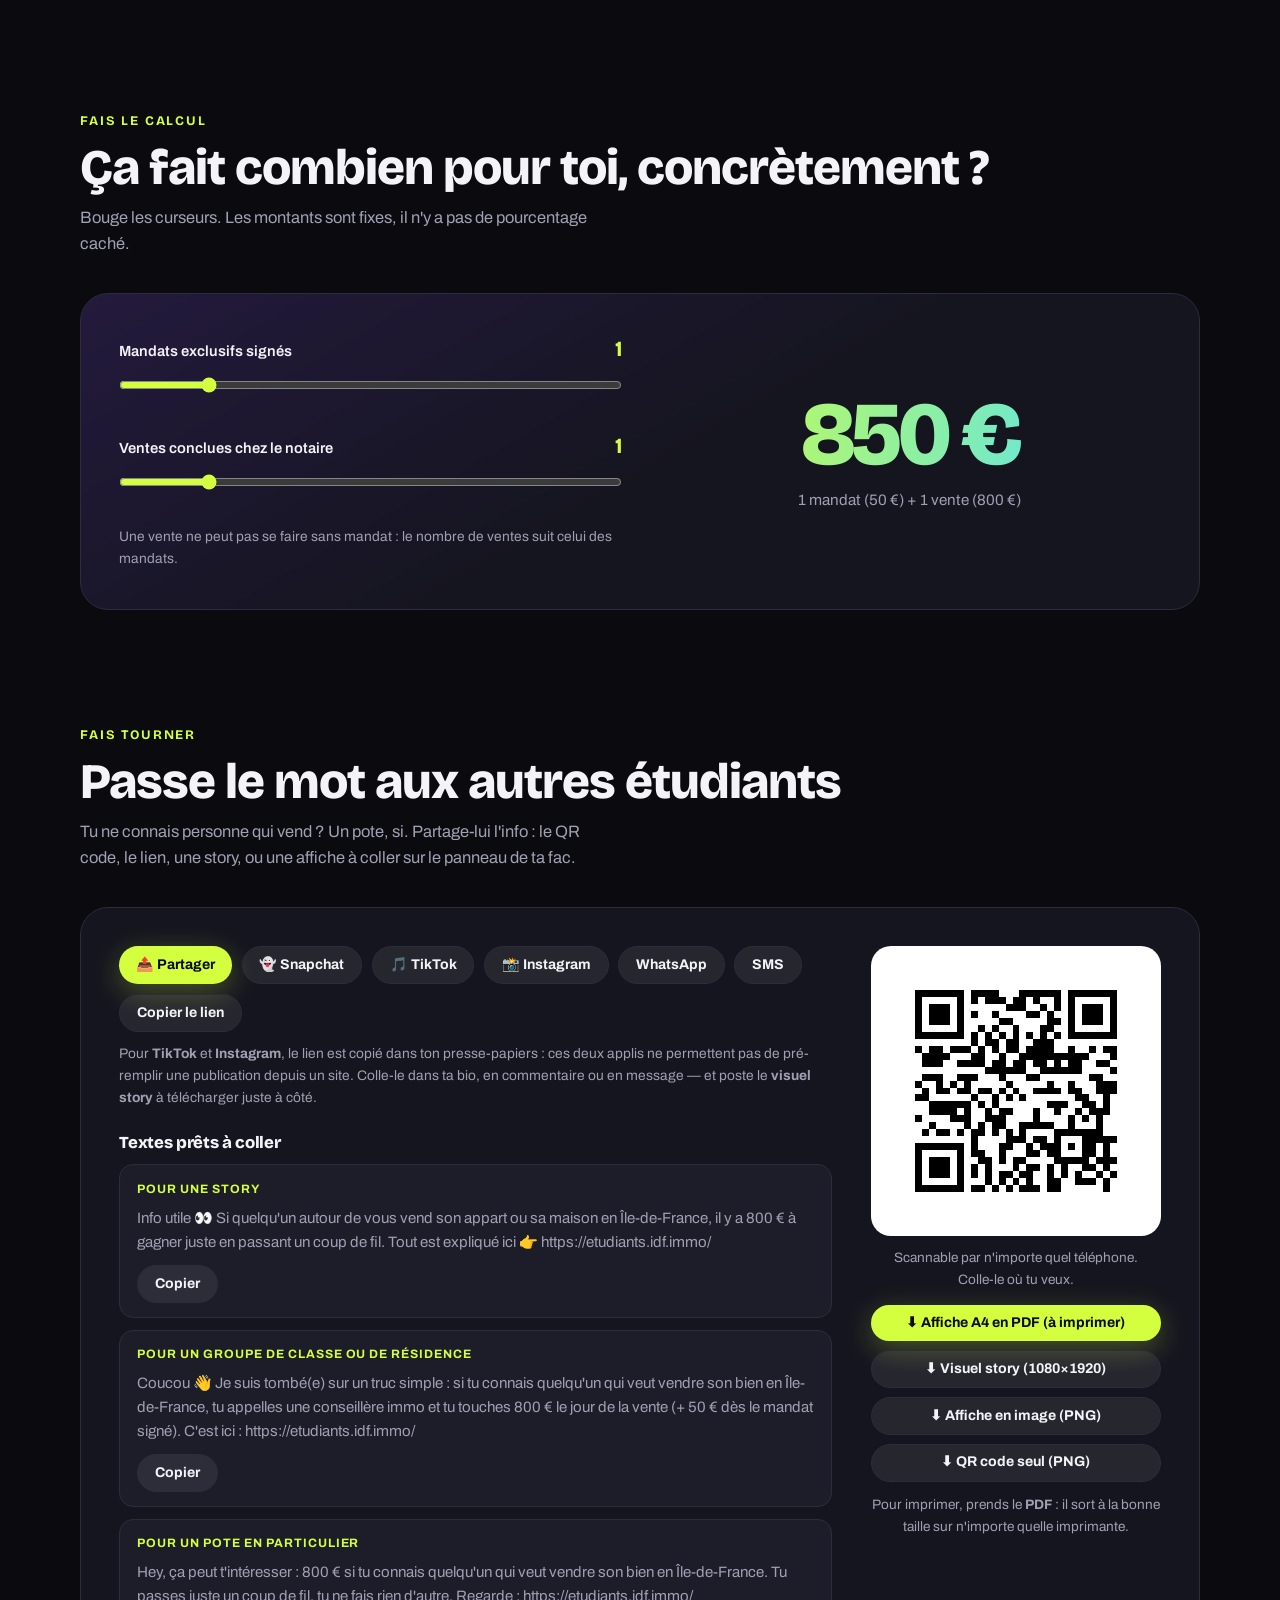
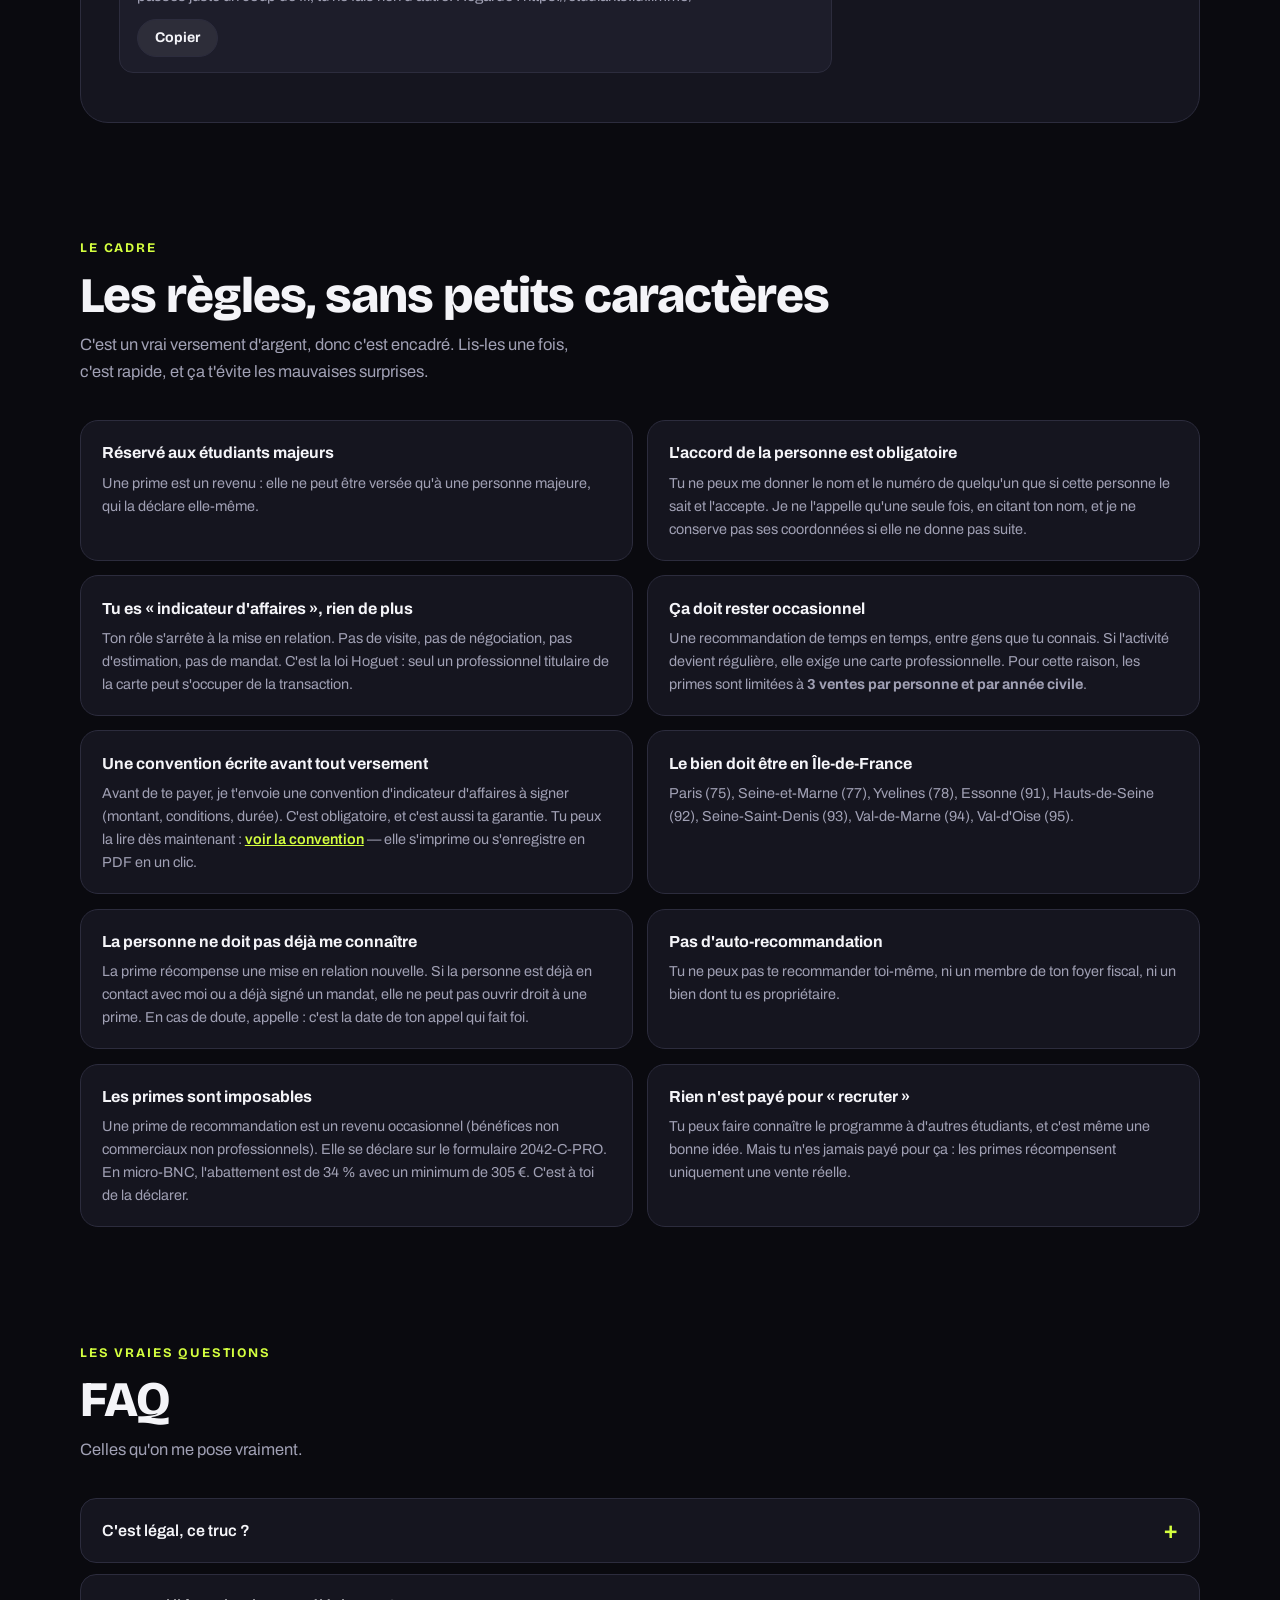
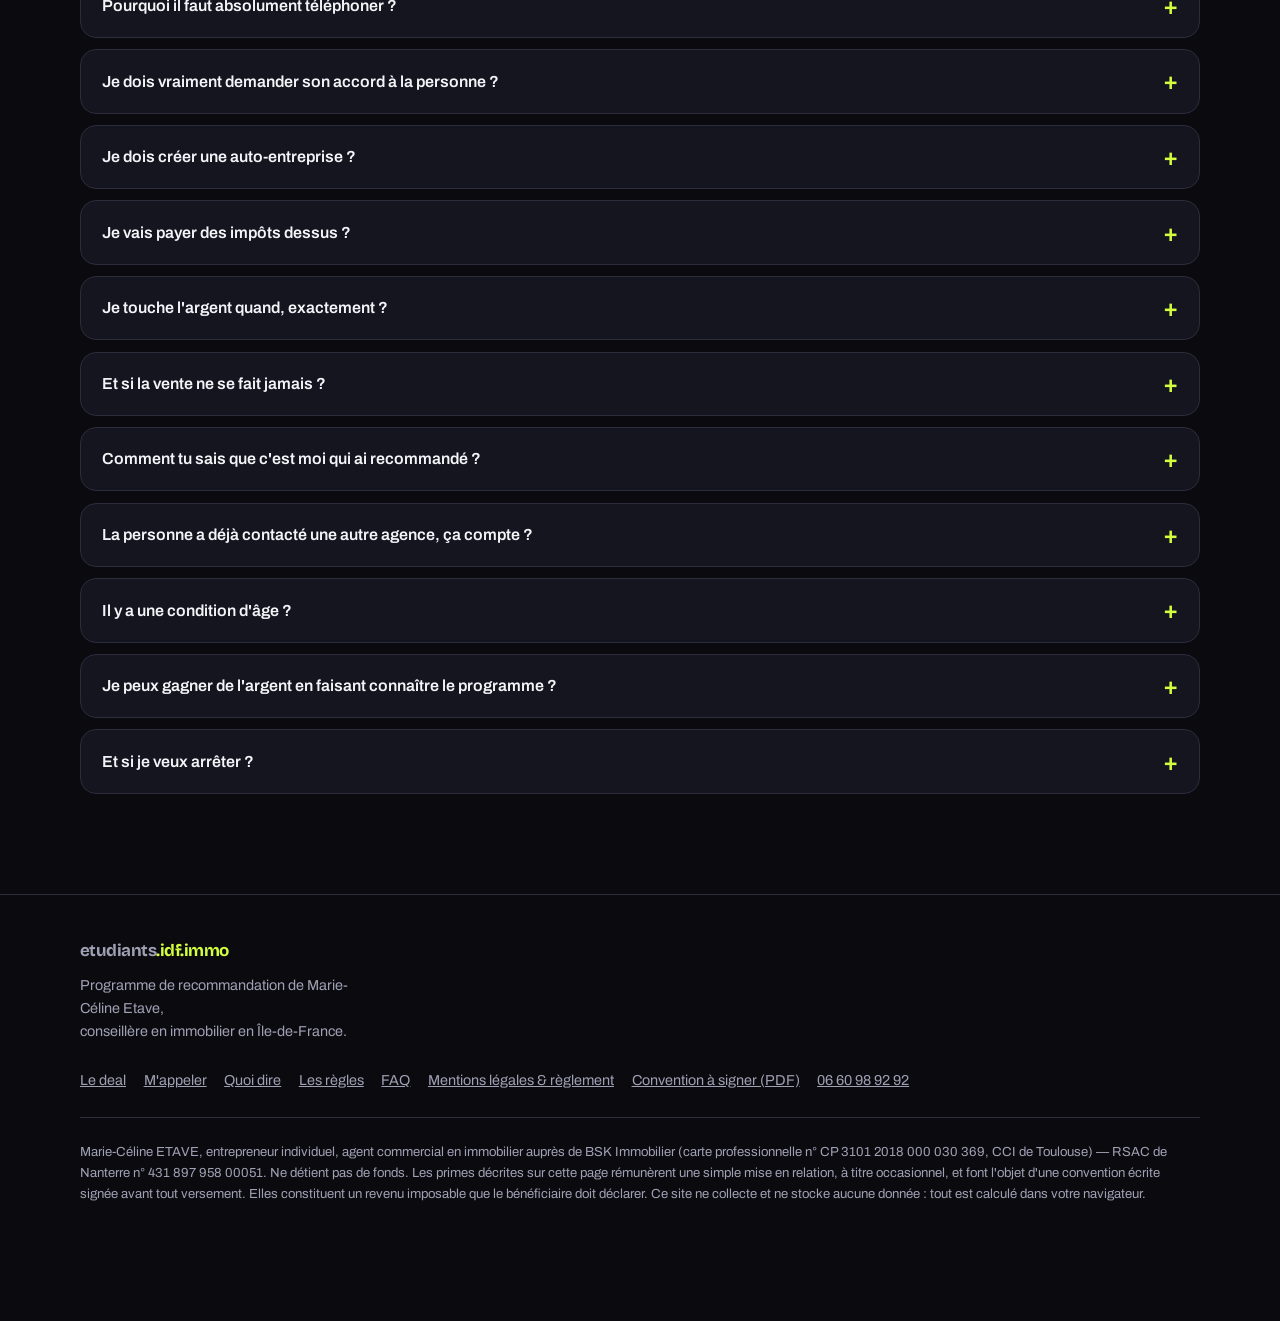
==== commit ce0b511f: "Un chemin pour partager en ligne, et un espace pour suivre Le programme reposait sur l'appel télépho" ====
--- a/index.html
+++ b/index.html
@@ -347,6 +347,8 @@
       <a href="#quoi-dire">Quoi dire</a>
       <a href="#partage">Faire tourner</a>
       <a href="#faq">FAQ</a>
+      <a href="partager.html">Partager</a>
+      <a href="mon-espace.html">Mon espace</a>
     </div>
   </nav>
 </header>
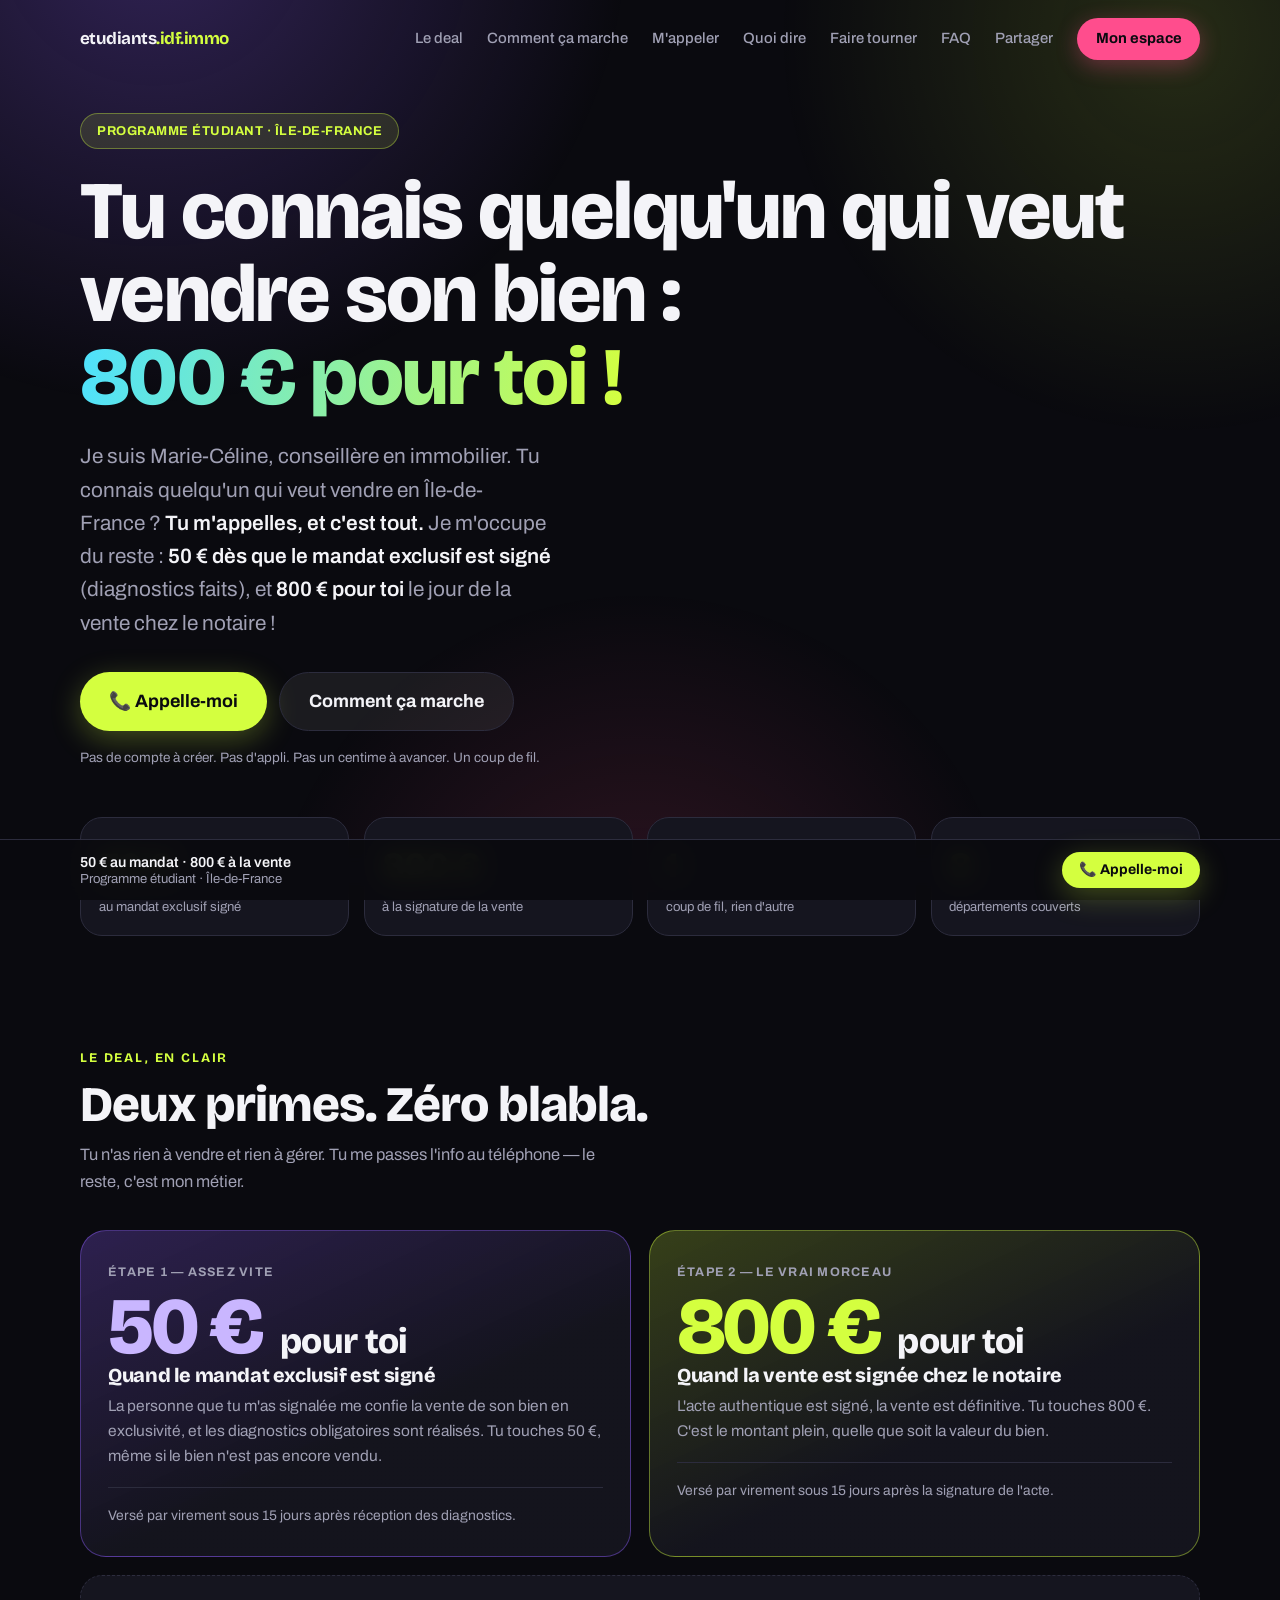
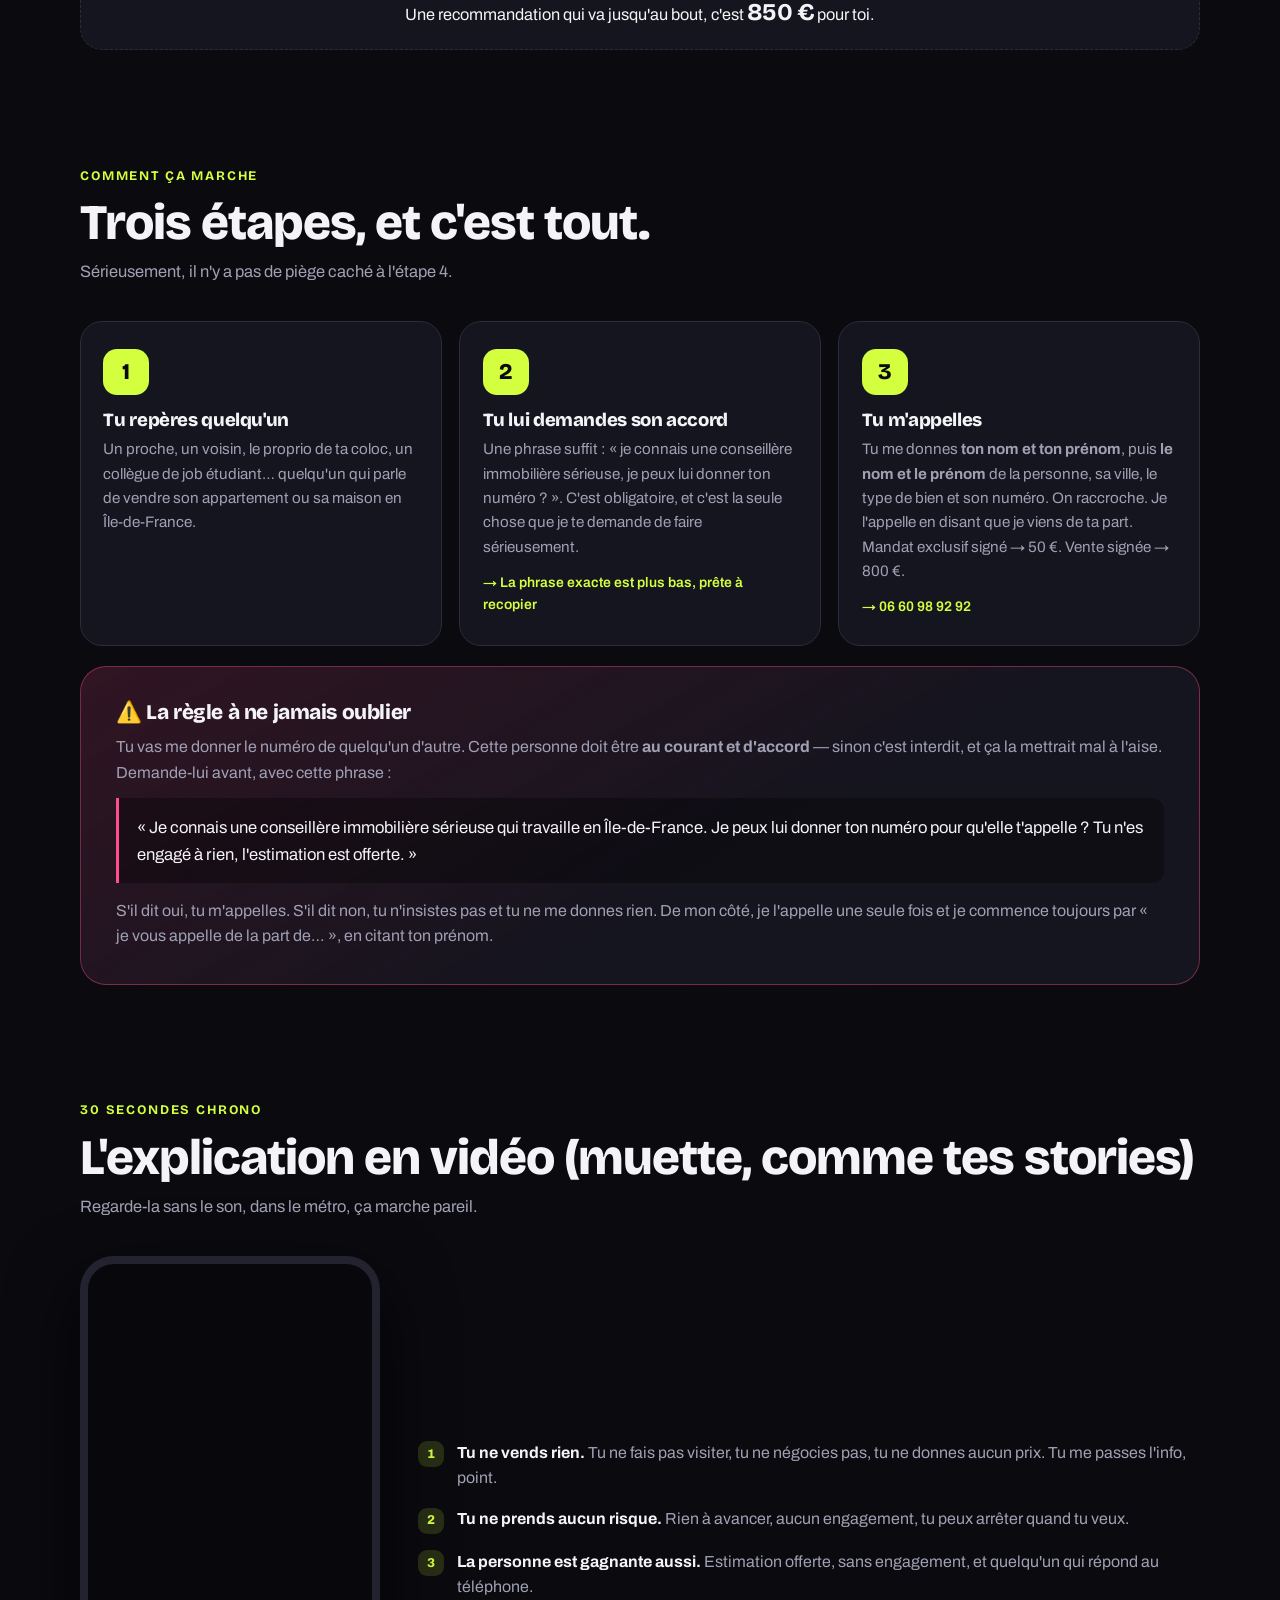
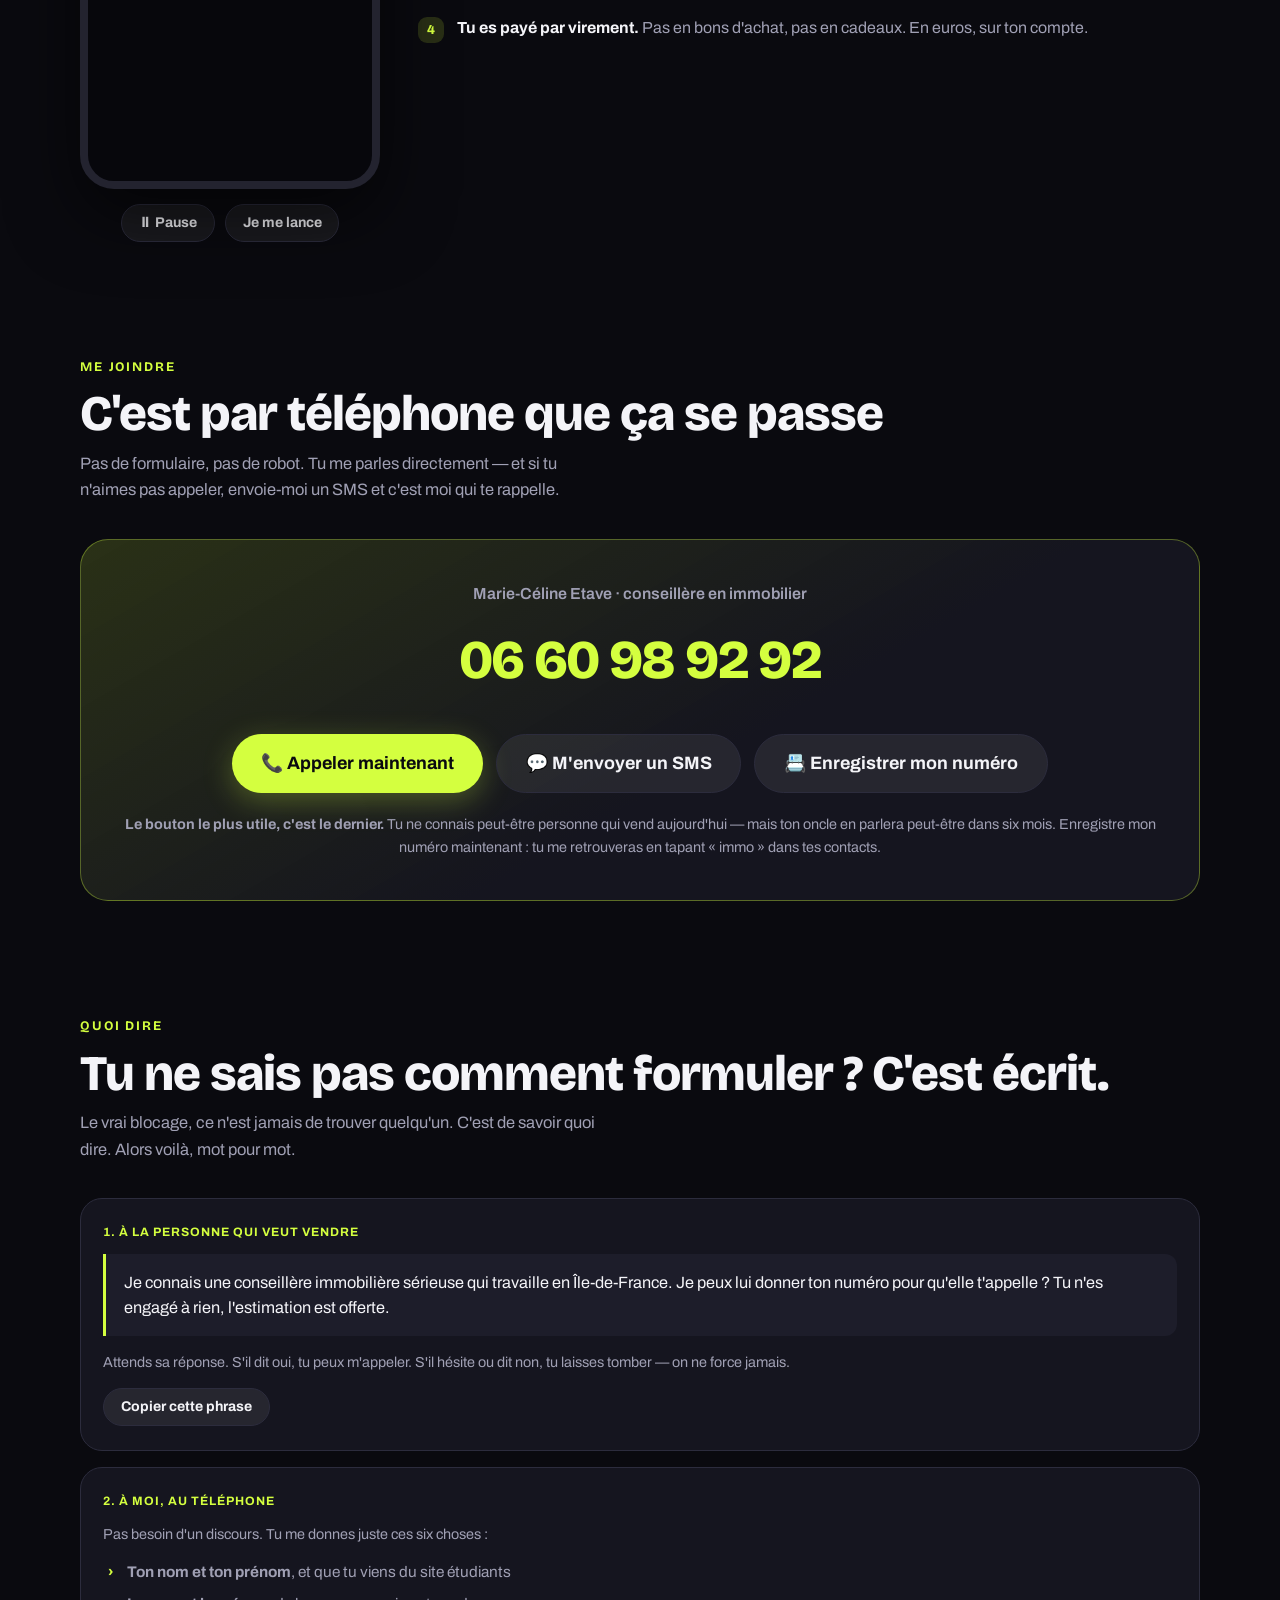
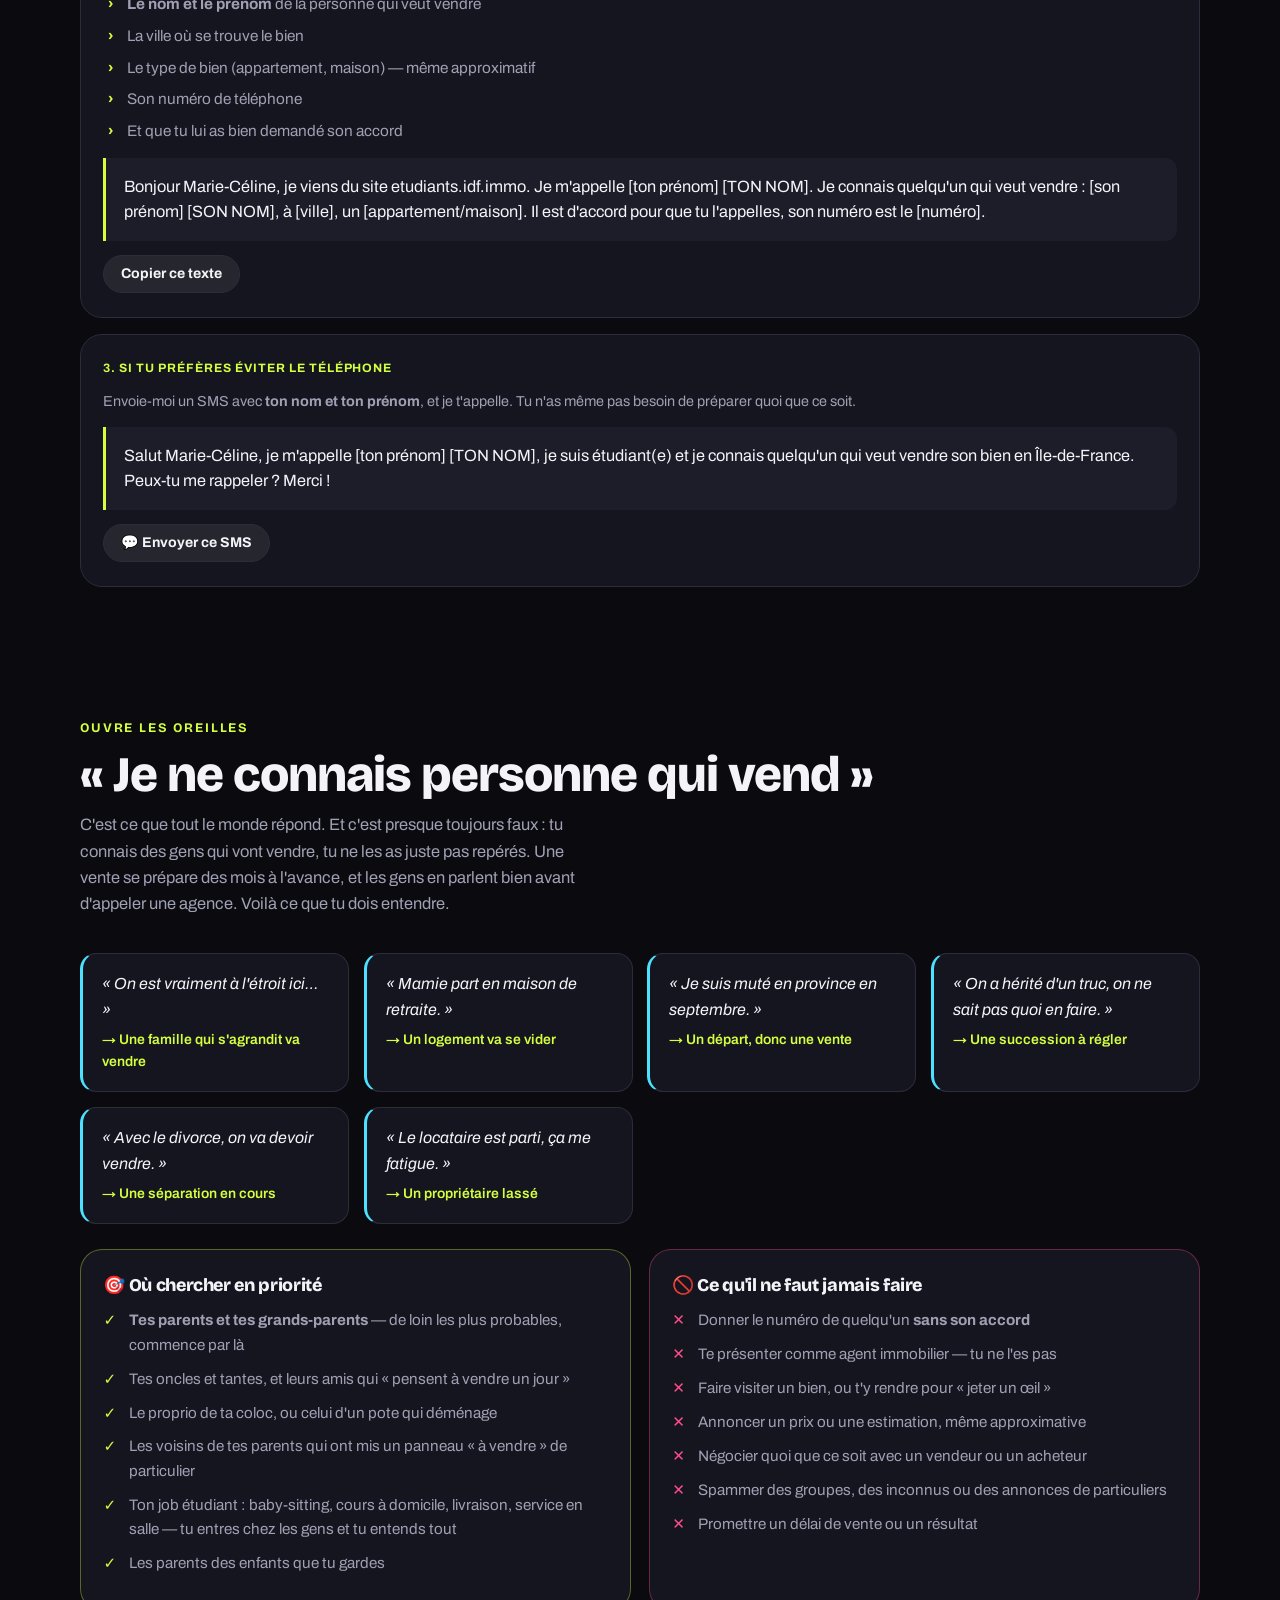
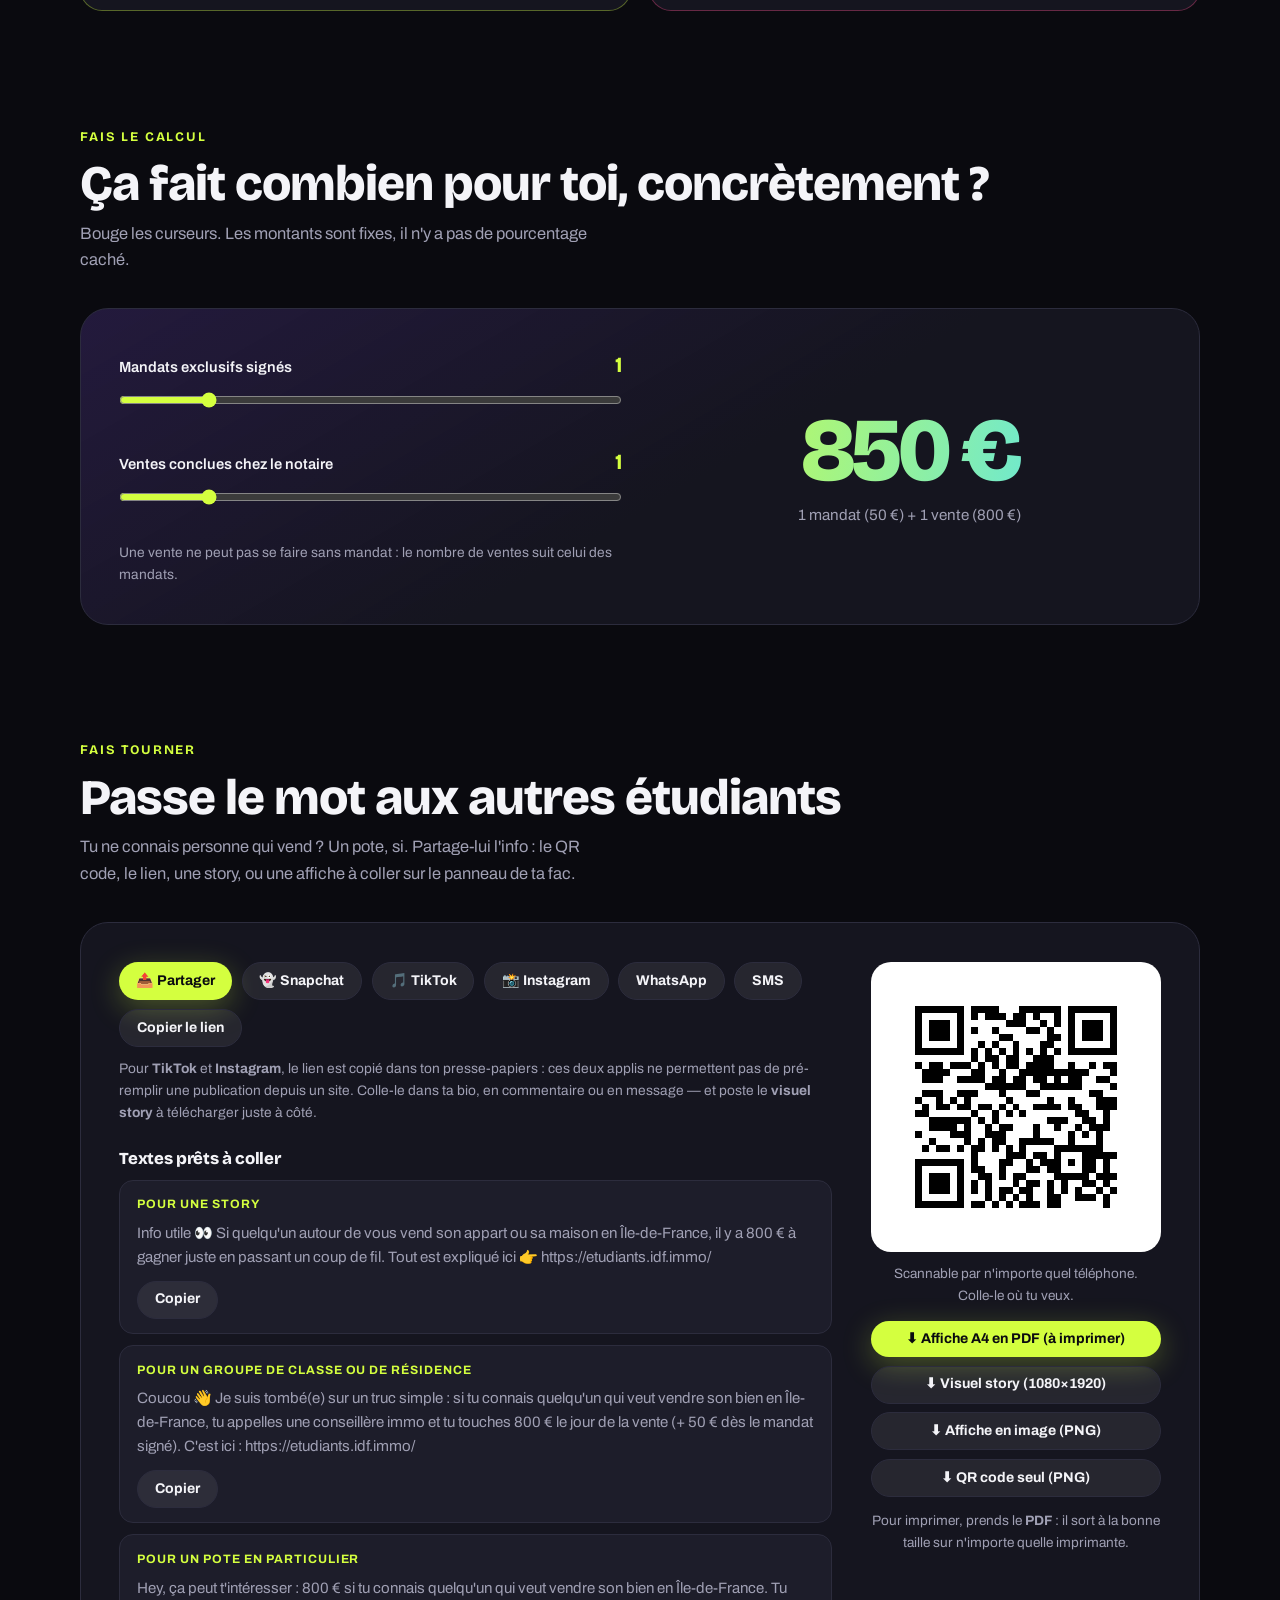
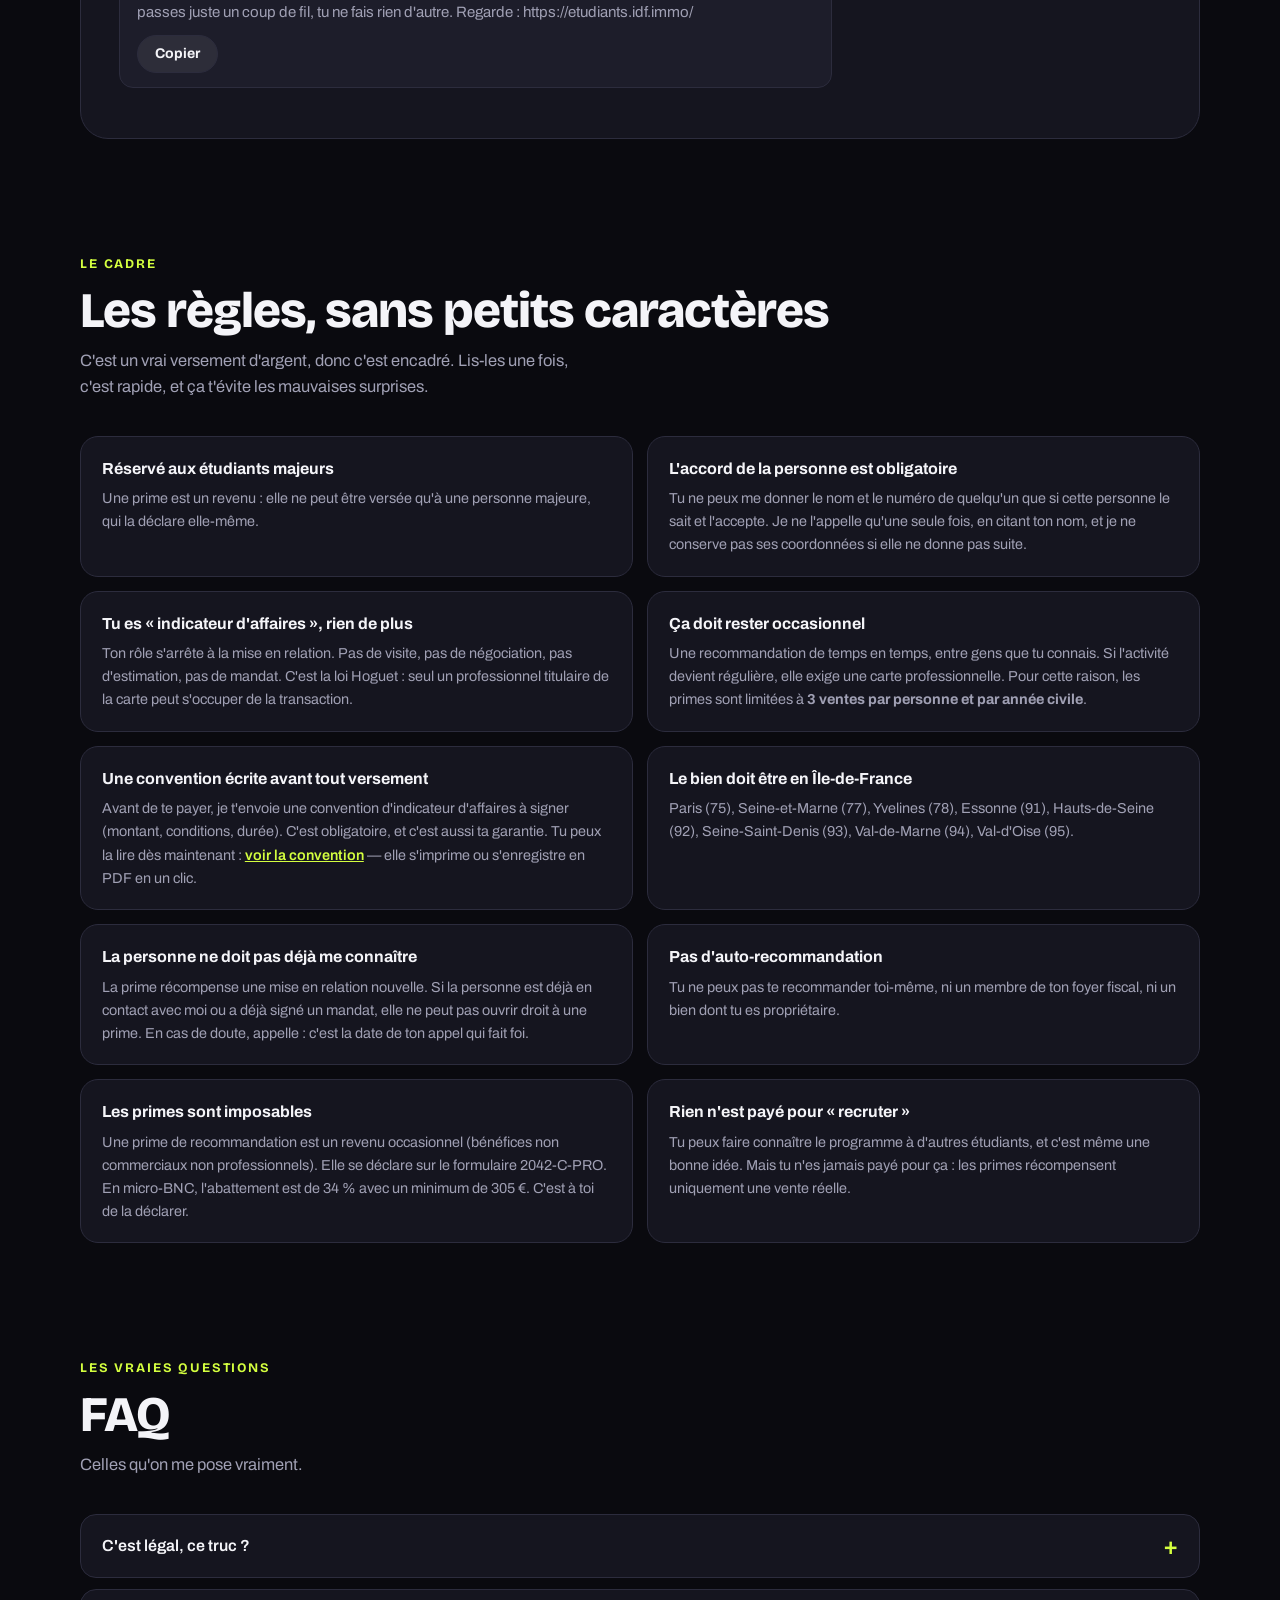
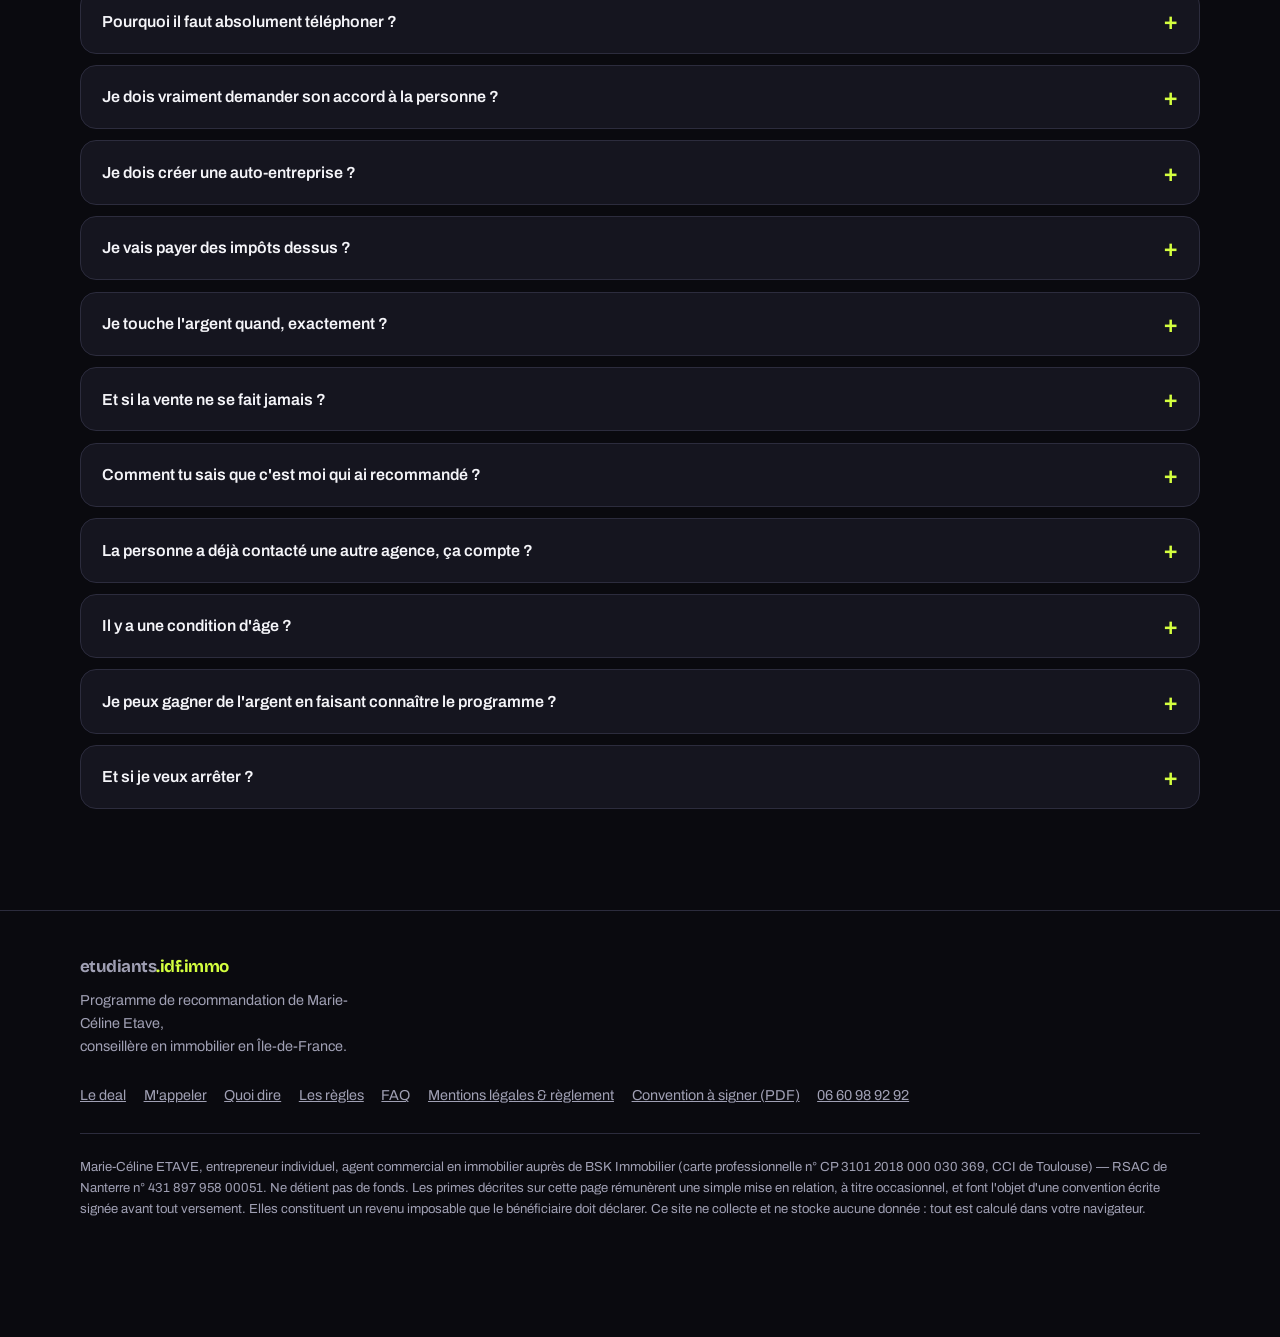
==== commit 05346b45: "Bouton « Mon espace » en rose dans l'en-tête L'espace et la page de partage existaient déjà, constru" ====
--- a/index.html
+++ b/index.html
@@ -332,6 +332,21 @@
   /* L'adresse et le numéro doivent survivre à l'impression */
   .marque::after{content:" — etudiants.idf.immo · 06 60 98 92 92";font-size:9pt;font-weight:400}
 }
+
+/* ---- Bouton « Mon espace » ---- */
+.btn-espace{
+  display:inline-flex;align-items:center;gap:.45rem;
+  background:var(--rose);color:#0A0A0F;
+  padding:.6rem 1.15rem;border-radius:100px;
+  font-family:"Archivo",sans-serif;font-weight:700;font-size:.92rem;
+  text-decoration:none;white-space:nowrap;
+  box-shadow:0 6px 22px rgba(255,77,141,.33);
+  transition:transform .16s ease,box-shadow .16s ease;
+}
+.btn-espace:hover{transform:translateY(-2px);box-shadow:0 10px 30px rgba(255,77,141,.47)}
+/* Le bouton reste visible sur mobile, alors que le menu disparaît */
+.nav-droite{display:flex;align-items:center;gap:1.5rem}
+@media(max-width:900px){.nav-droite{gap:0}}
 </style>
 </head>
 <body>
@@ -340,7 +355,8 @@
 <header class="wrap">
   <nav class="nav" aria-label="Navigation principale">
     <a class="marque" href="/">etudiants<span class="pt">.idf.immo</span></a>
-    <div class="nav-liens">
+    <div class="nav-droite">
+      <div class="nav-liens">
       <a href="#deal">Le deal</a>
       <a href="#etapes">Comment ça marche</a>
       <a href="#appeler">M'appeler</a>
@@ -348,7 +364,8 @@
       <a href="#partage">Faire tourner</a>
       <a href="#faq">FAQ</a>
       <a href="partager.html">Partager</a>
-      <a href="mon-espace.html">Mon espace</a>
+      </div>
+      <a class="btn-espace" href="mon-espace.html">Mon espace</a>
     </div>
   </nav>
 </header>
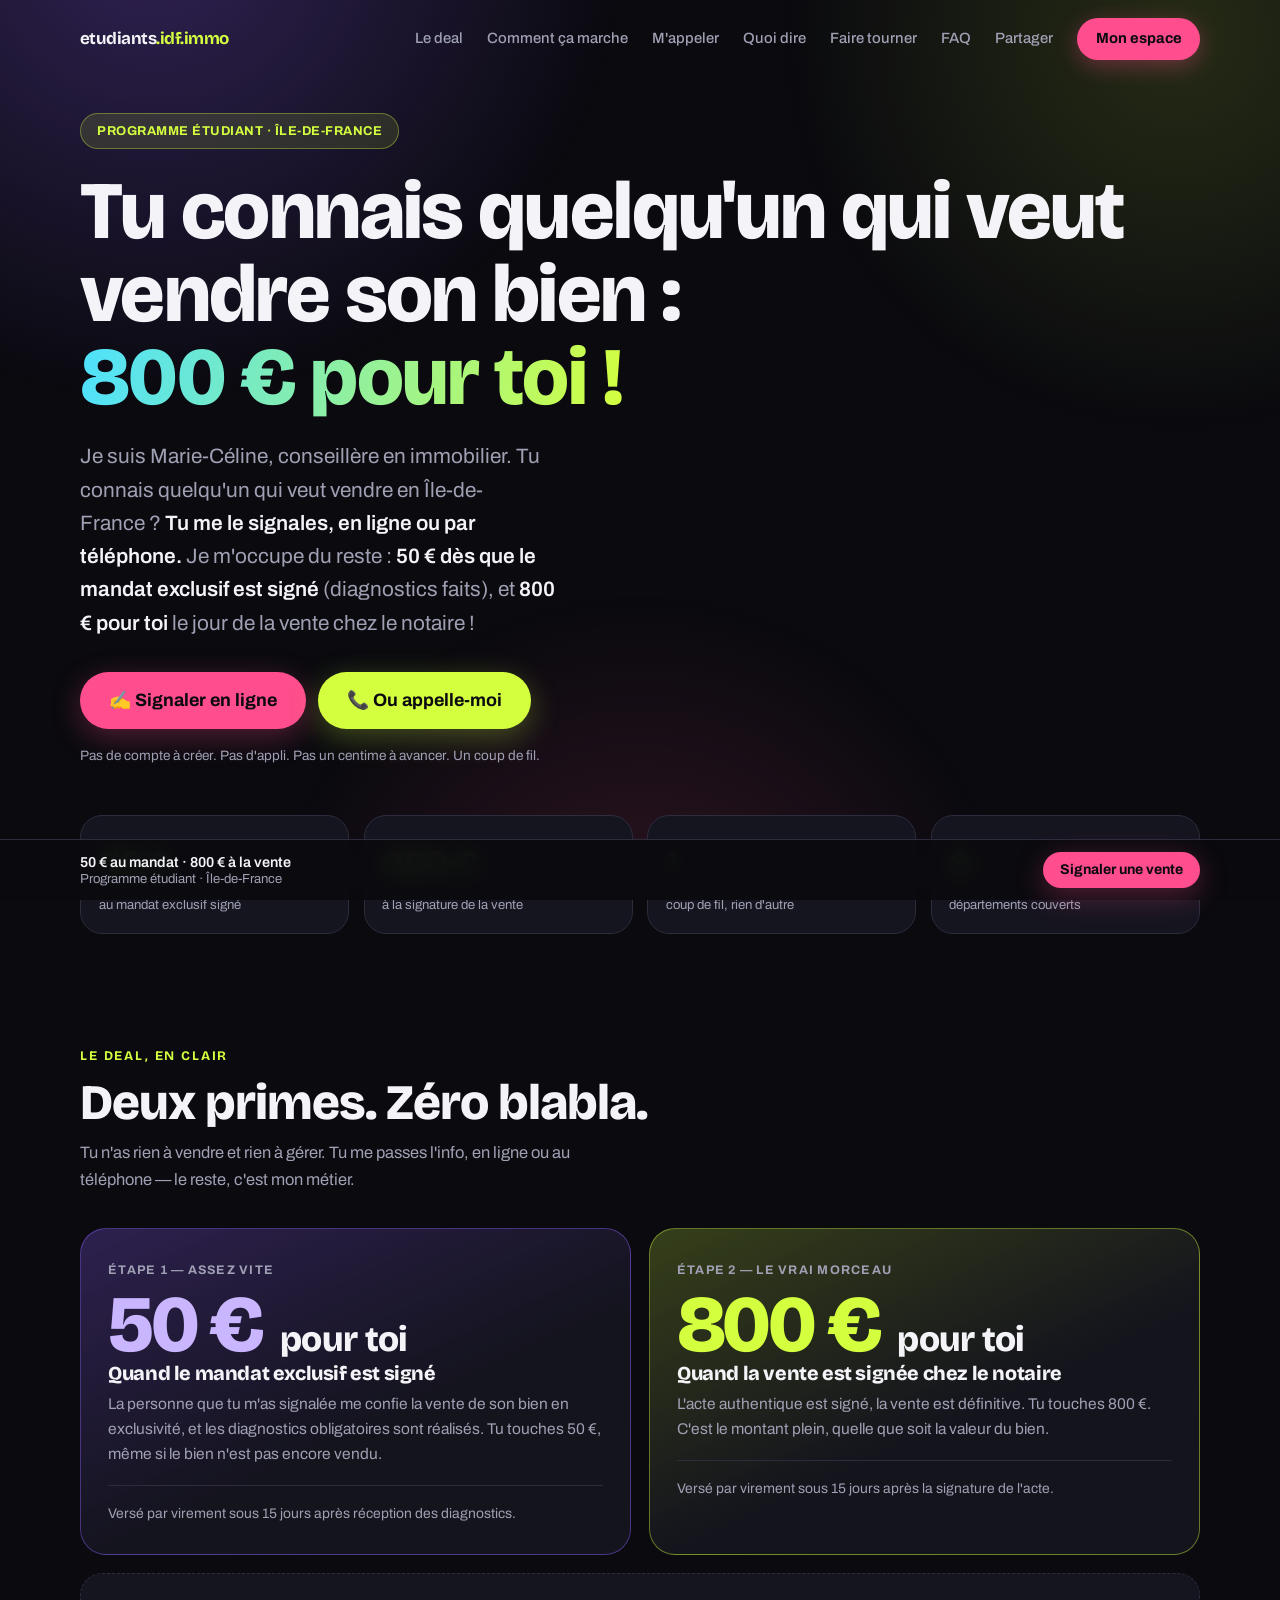
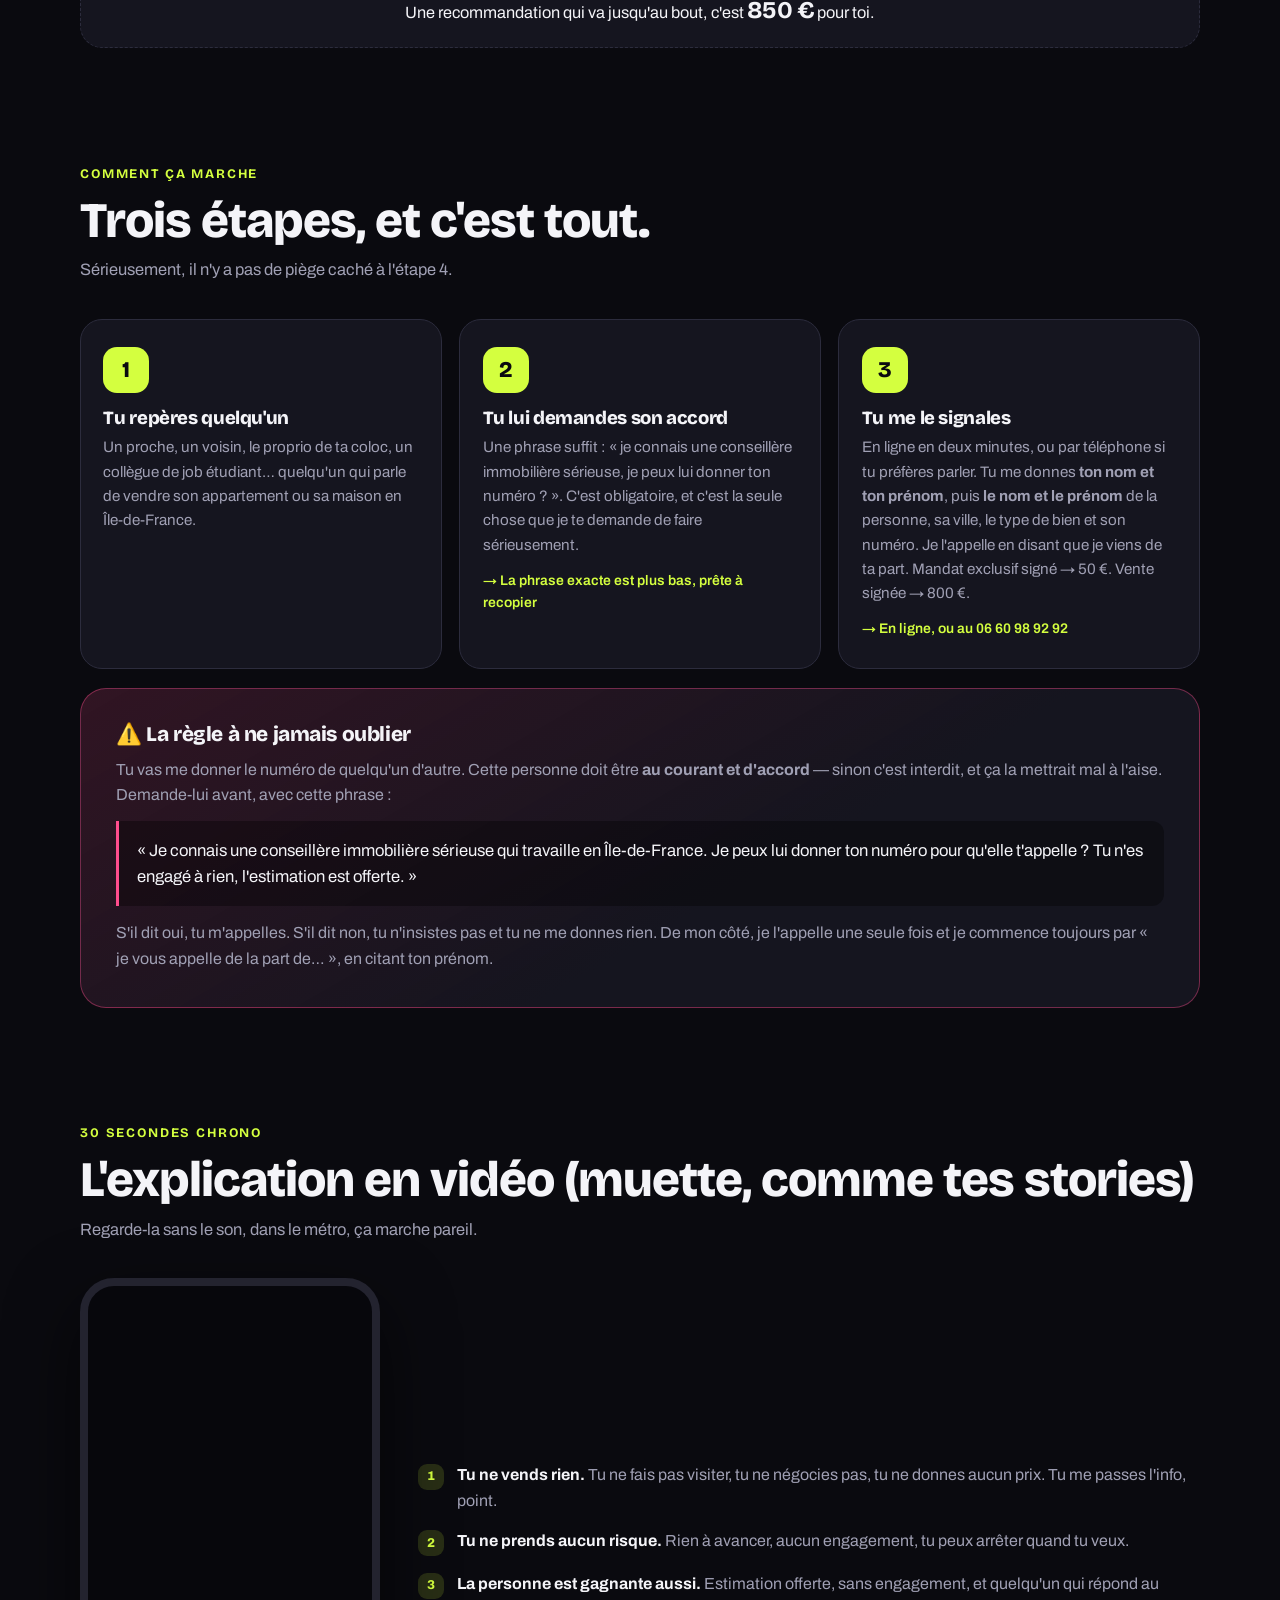
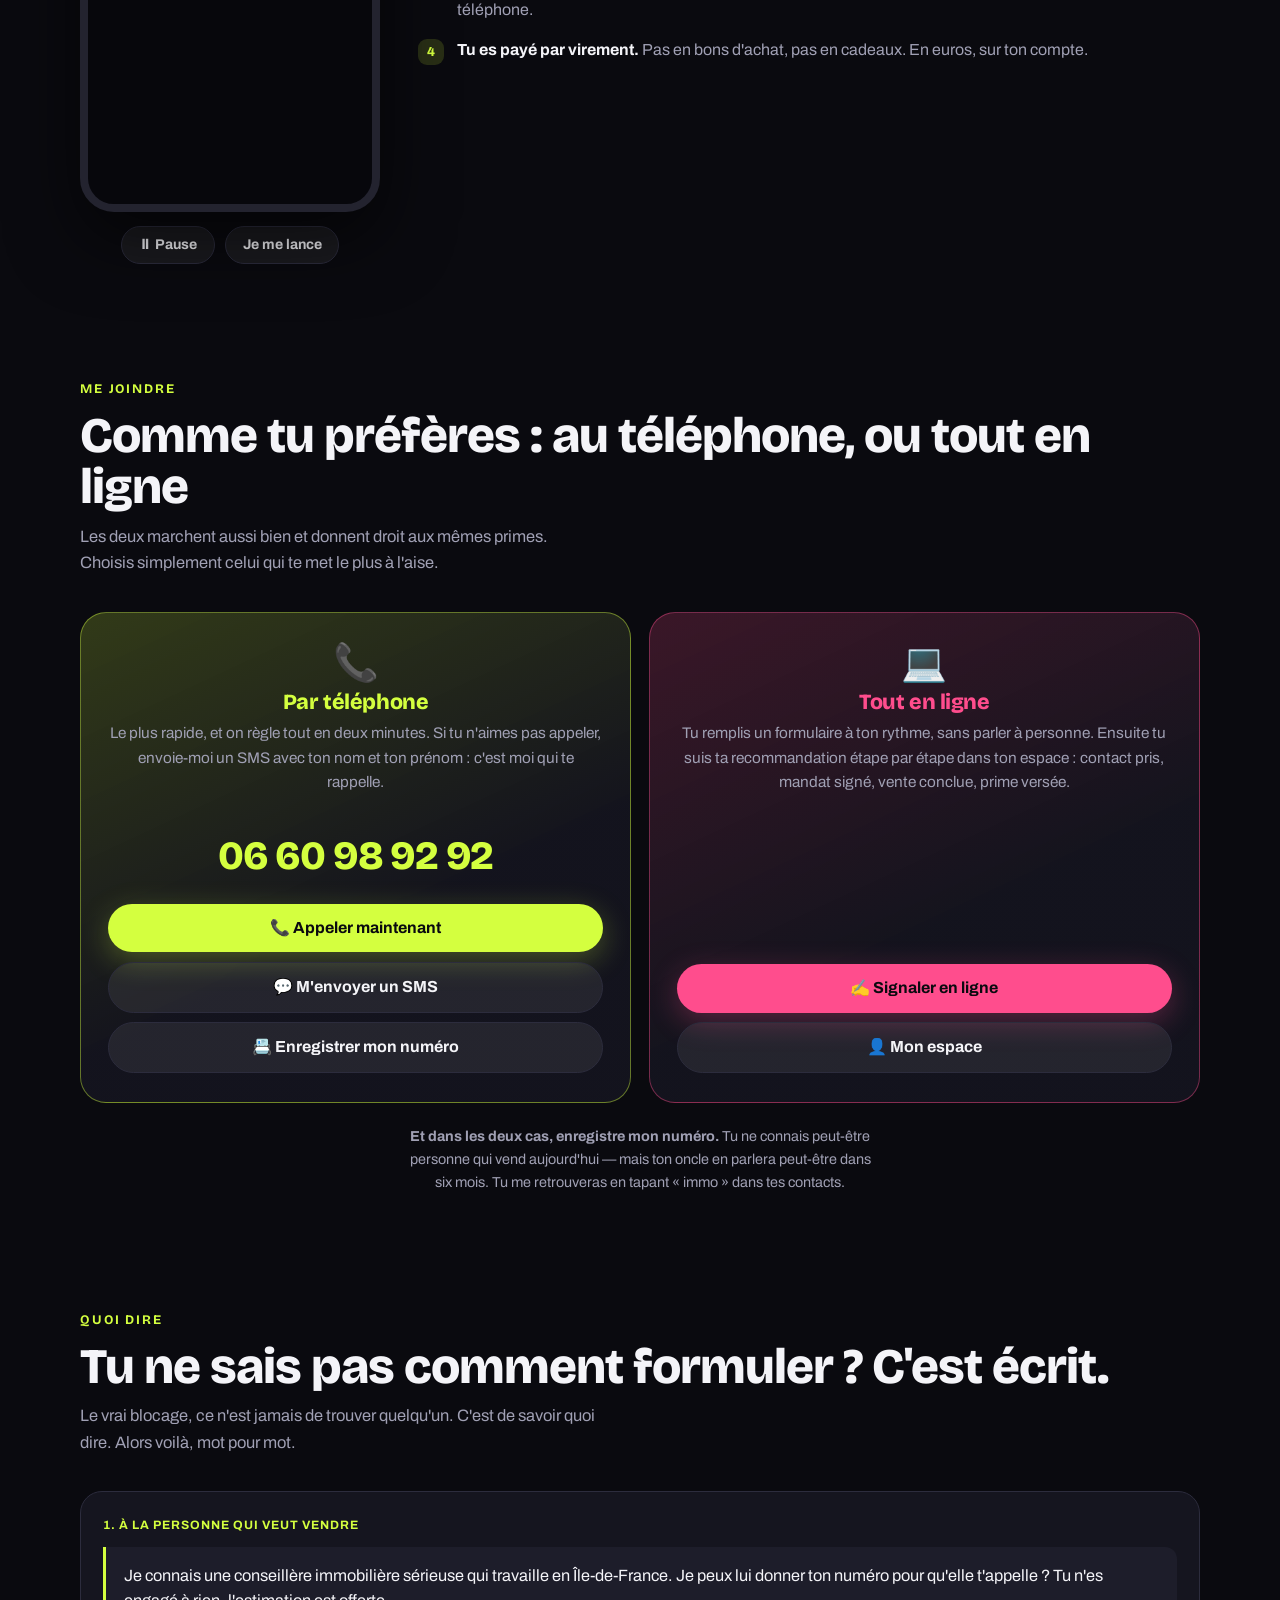
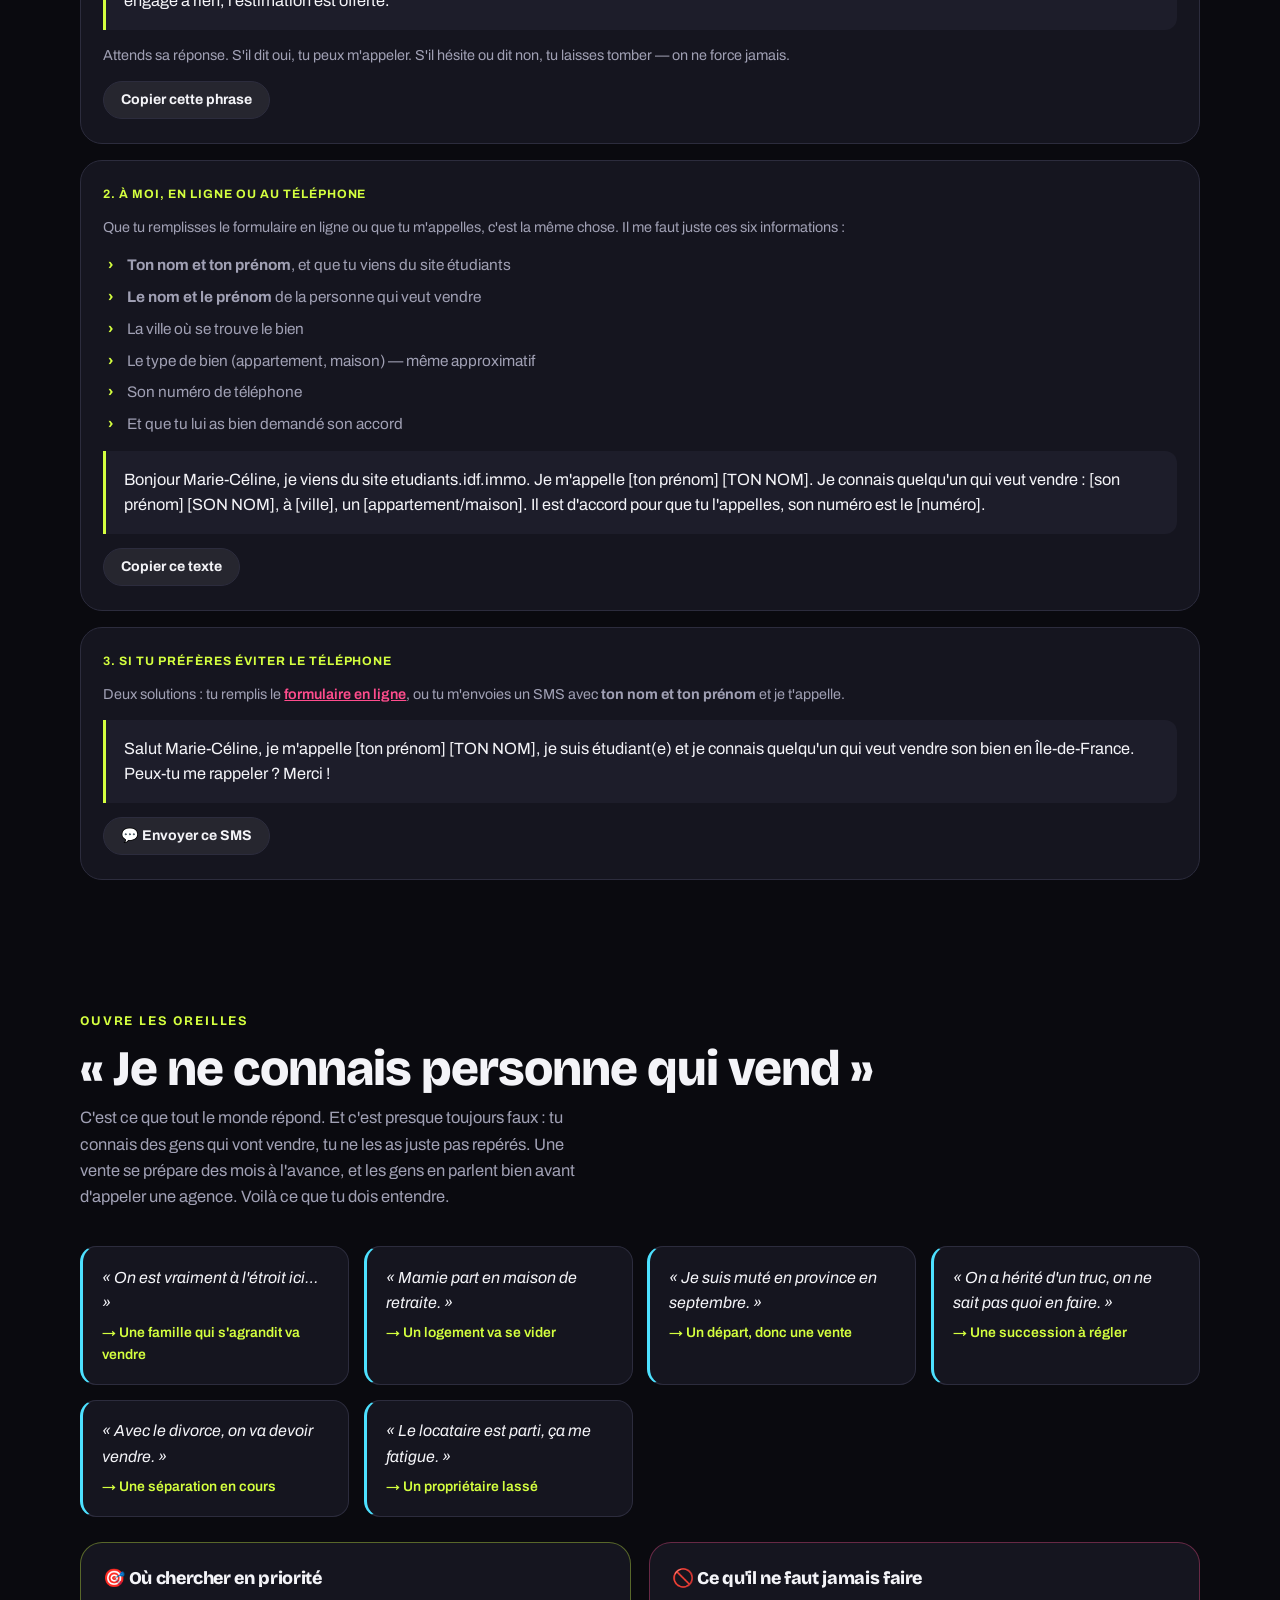
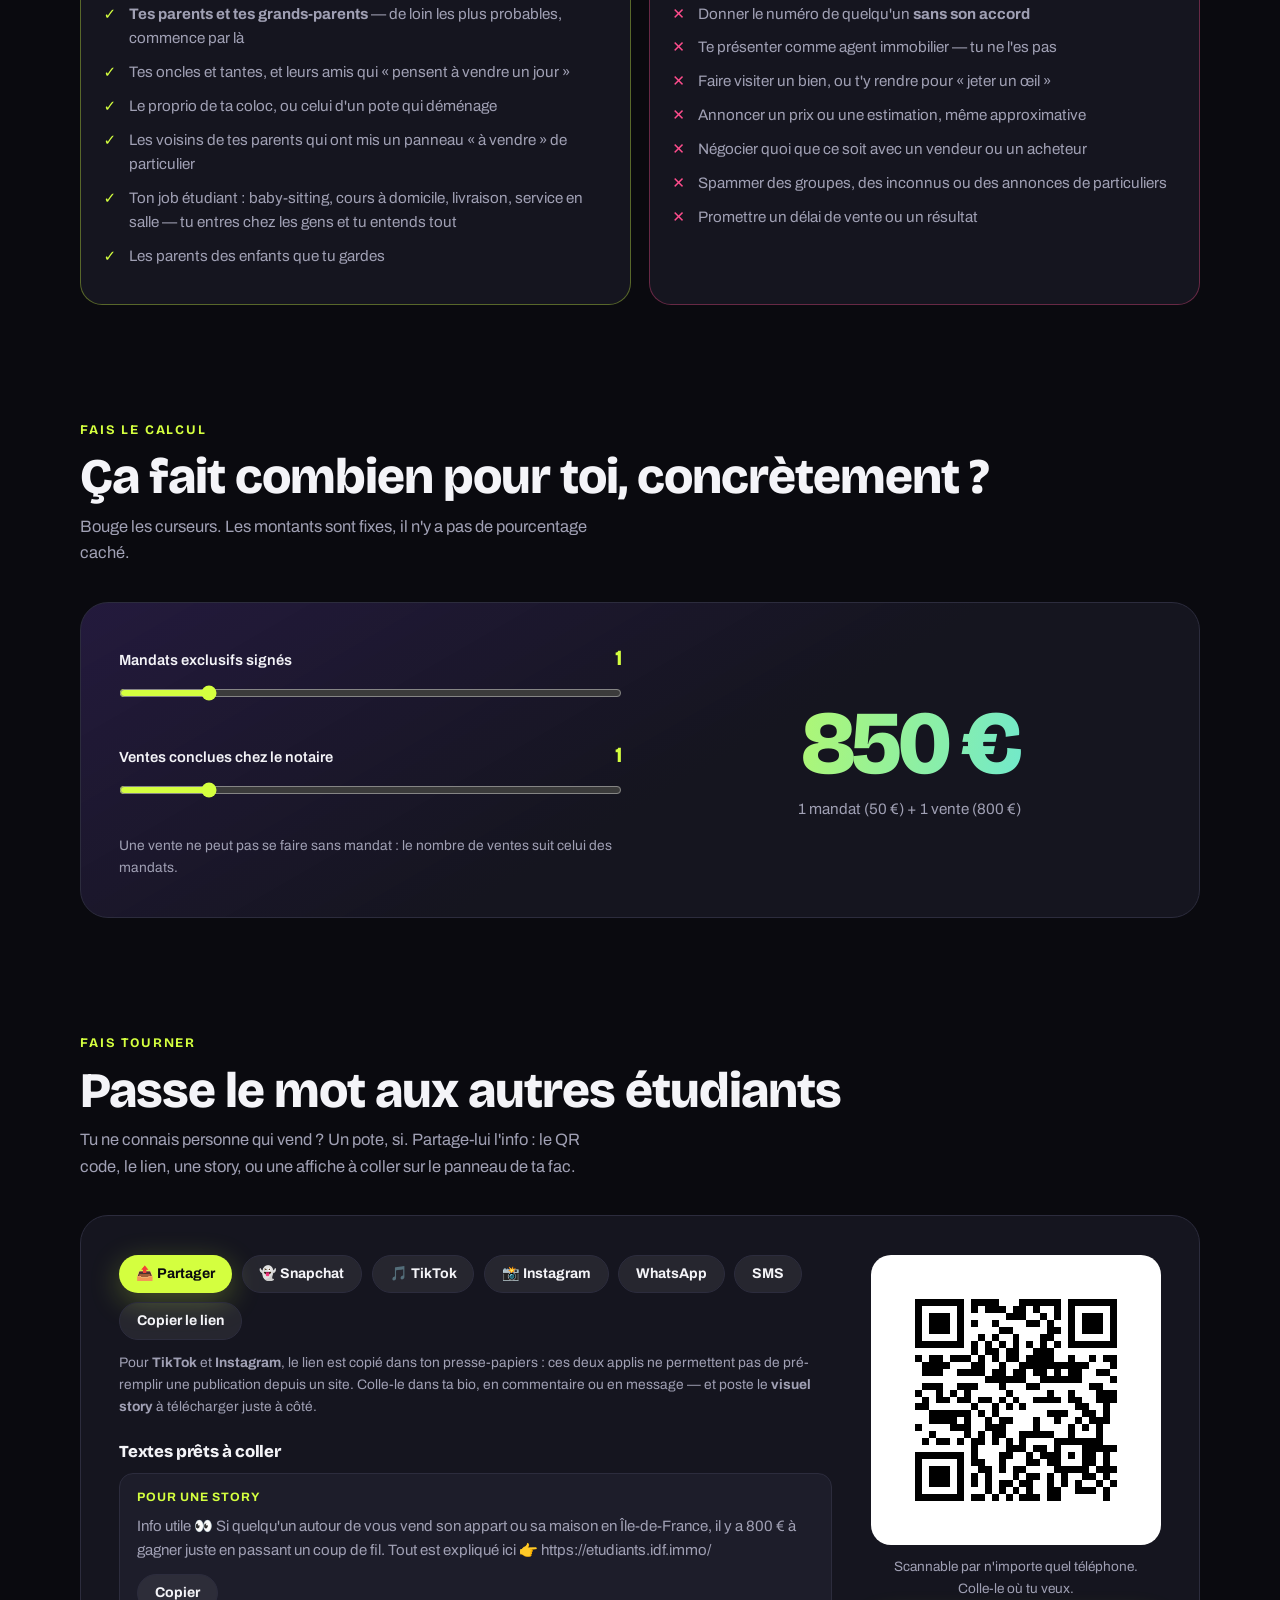
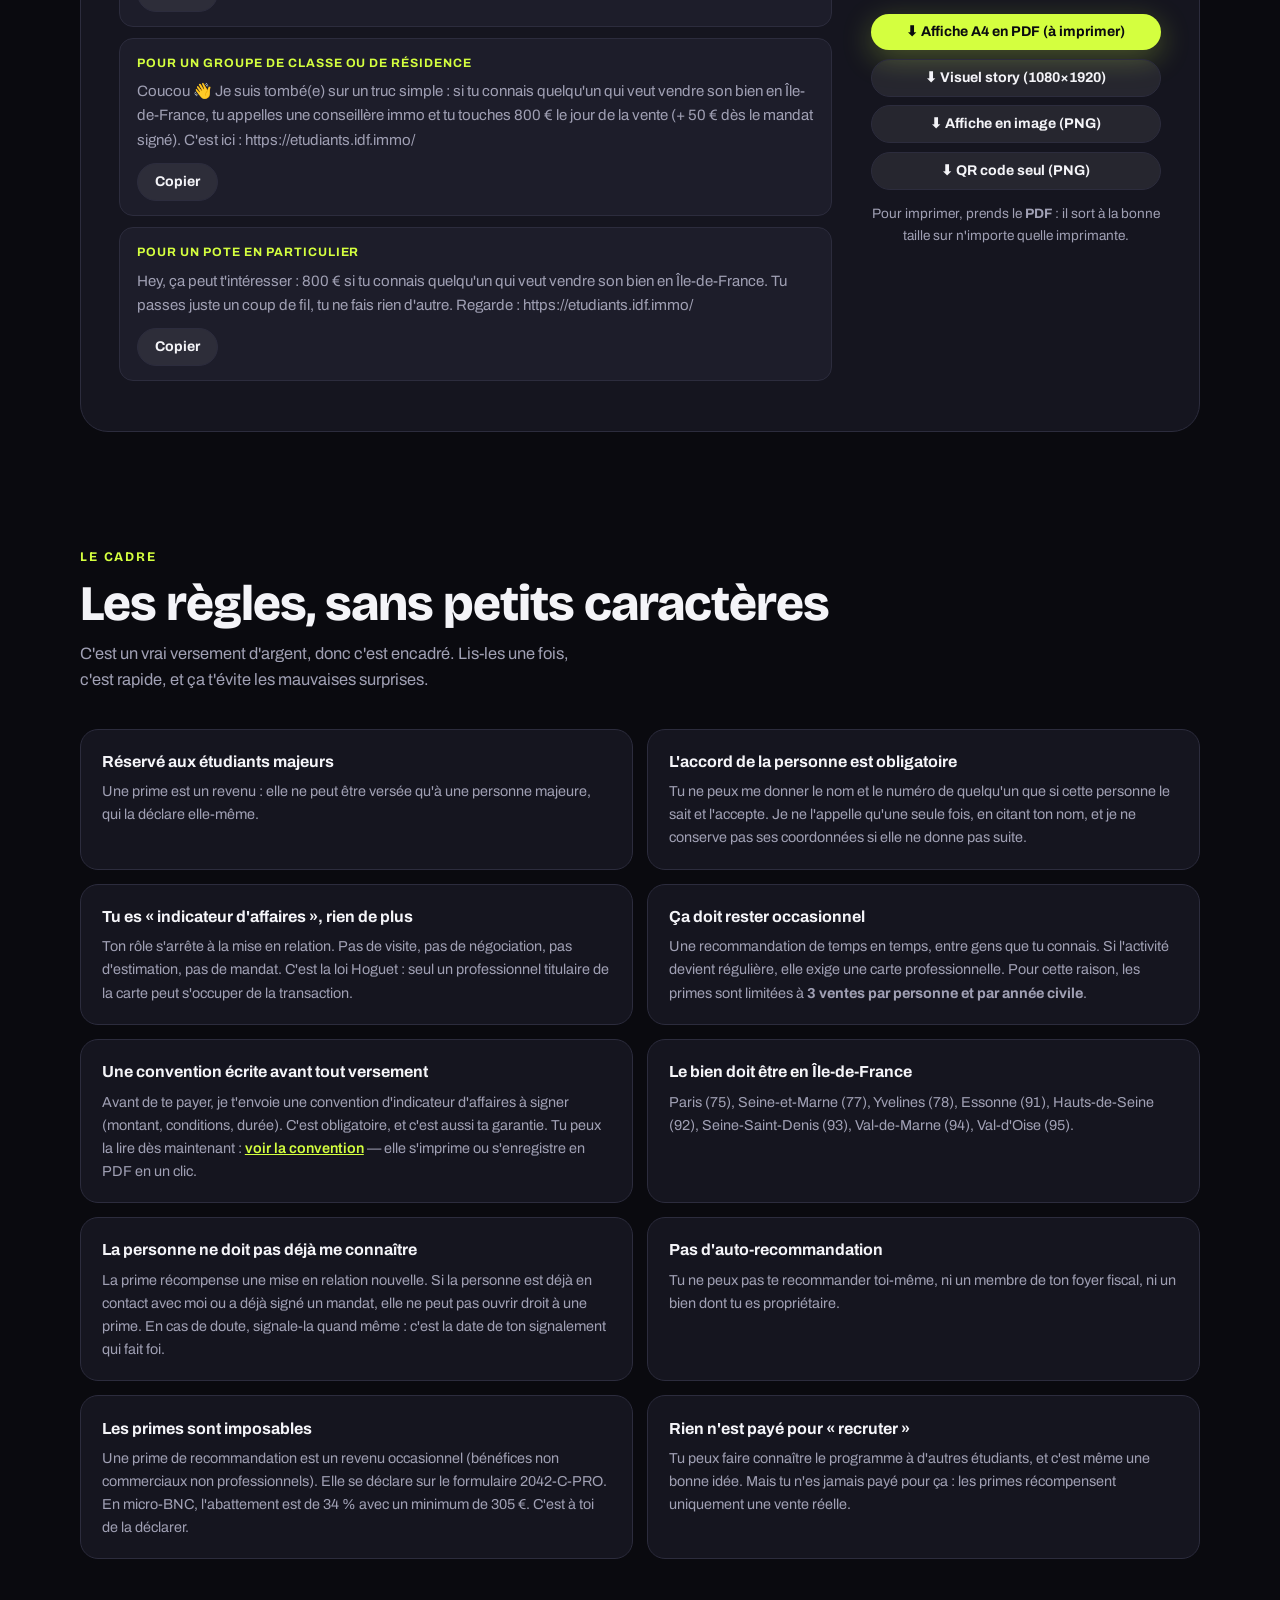
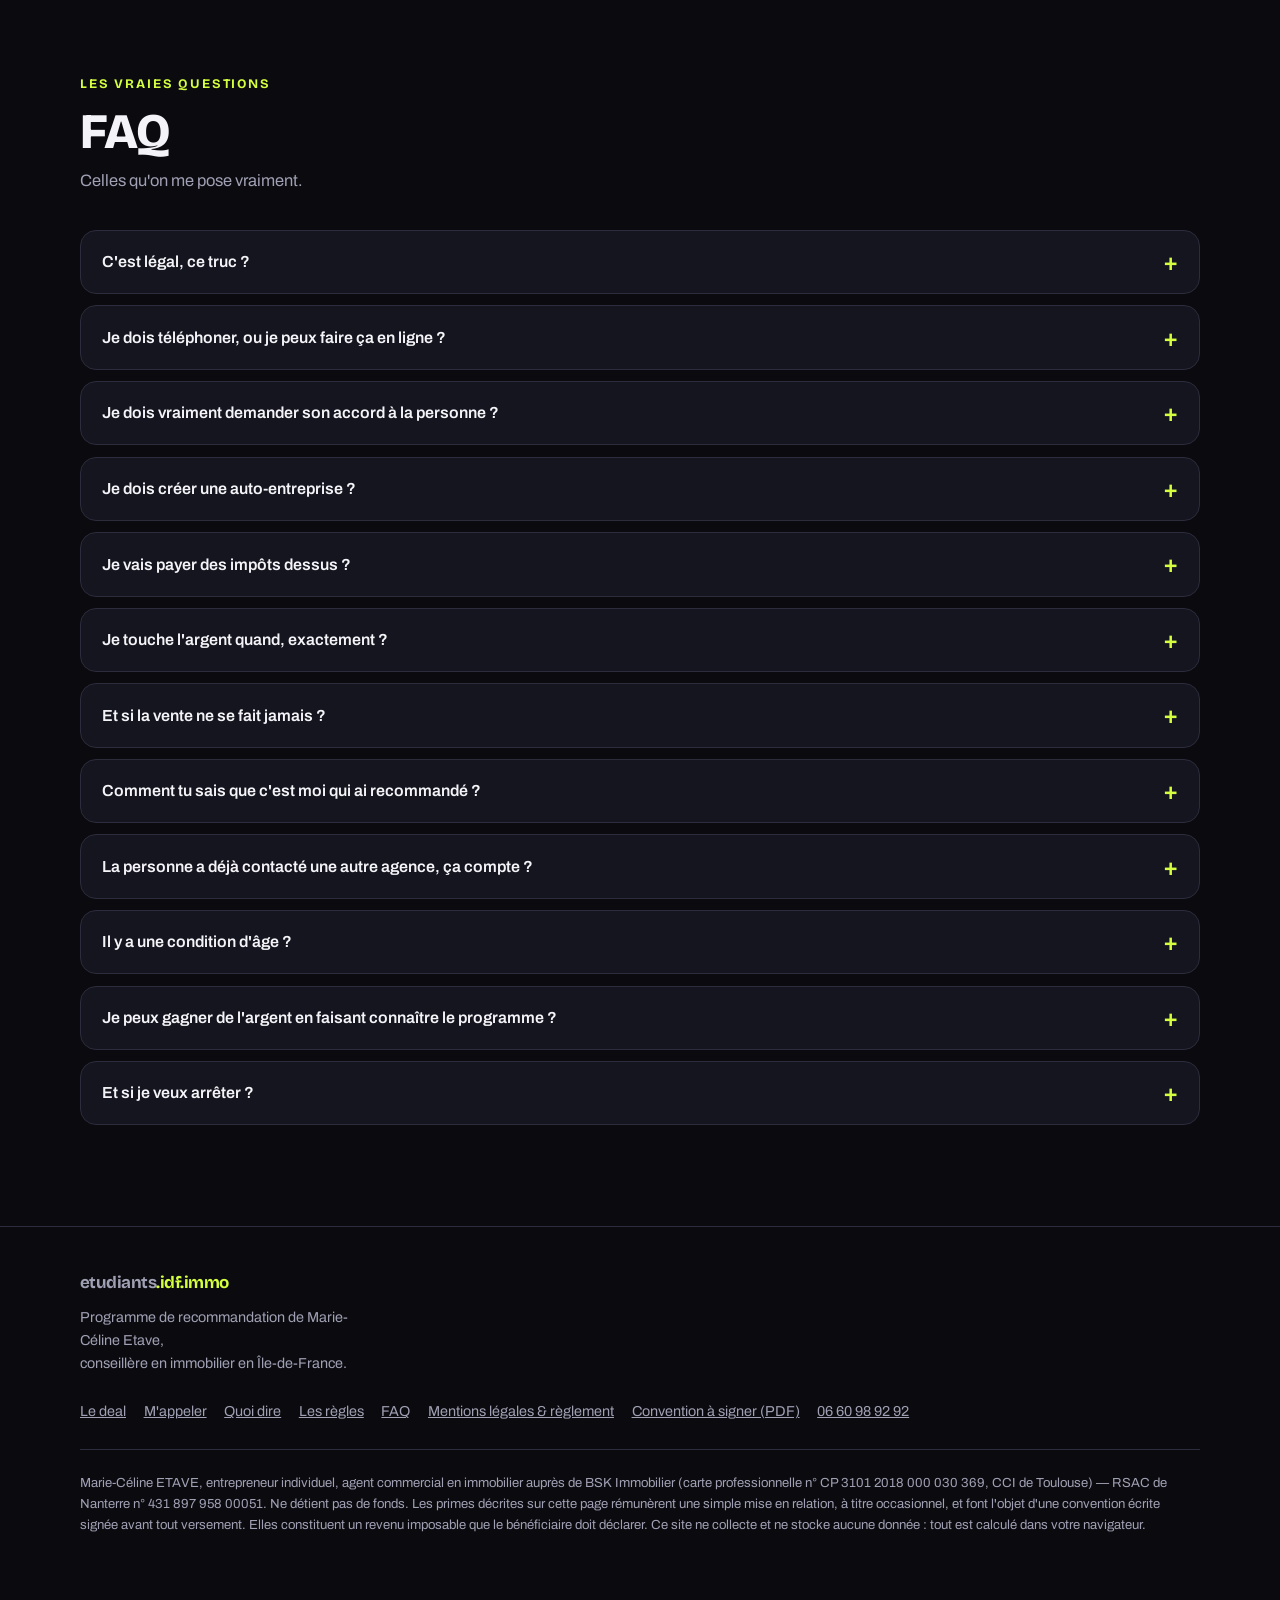
==== commit 797c13fd: "Deux chemins au choix : au téléphone, ou tout en ligne La section « Me joindre » devient un choix en" ====
--- a/index.html
+++ b/index.html
@@ -4,7 +4,7 @@
 <meta charset="UTF-8">
 <meta name="viewport" content="width=device-width, initial-scale=1.0">
 <title>Tu connais quelqu'un qui veut vendre son bien : 800 € pour toi — etudiants.idf.immo</title>
-<meta name="description" content="Tu es étudiant en Île-de-France et tu connais quelqu'un qui veut vendre son bien ? Tu m'appelles, je m'occupe du reste : 50 € dès le mandat exclusif signé, et 800 € pour toi le jour de la vente chez le notaire.">
+<meta name="description" content="Tu es étudiant en Île-de-France et tu connais quelqu'un qui veut vendre son bien ? Tu me le signales en ligne ou par téléphone, je m'occupe du reste : 50 € dès le mandat exclusif signé, et 800 € pour toi le jour de la vente chez le notaire.">
 <meta name="theme-color" content="#0A0A0F">
 <meta property="og:title" content="Tu connais quelqu'un qui veut vendre son bien : 800 € pour toi !">
 <meta property="og:description" content="Un coup de fil, et c'est tout. 50 € dès le mandat exclusif signé, et 800 € pour toi le jour de la vente. Un programme pour les étudiants d'Île-de-France.">
@@ -347,6 +347,30 @@
 /* Le bouton reste visible sur mobile, alors que le menu disparaît */
 .nav-droite{display:flex;align-items:center;gap:1.5rem}
 @media(max-width:900px){.nav-droite{gap:0}}
+
+/* ---- Deux chemins : au téléphone ou tout en ligne ---- */
+.chemins{display:grid;grid-template-columns:1fr 1fr;gap:1.1rem}
+@media(max-width:820px){.chemins{grid-template-columns:1fr}}
+.chemin{border-radius:26px;padding:2rem 1.7rem 1.8rem;border:1px solid var(--ligne);
+  background:var(--carte);display:flex;flex-direction:column;text-align:center}
+.chemin.tel{background:linear-gradient(155deg,rgba(212,255,63,.2),rgba(21,21,31,.92) 60%);
+  border-color:rgba(212,255,63,.42)}
+.chemin.web{background:linear-gradient(155deg,rgba(255,77,141,.2),rgba(21,21,31,.92) 60%);
+  border-color:rgba(255,77,141,.42)}
+.chemin .ico{font-size:2.3rem;line-height:1;margin-bottom:.6rem}
+.chemin h3{font-size:1.35rem;margin-bottom:.5rem}
+.chemin.tel h3{color:var(--lime)}
+.chemin.web h3{color:var(--rose)}
+.chemin p{color:var(--gris);font-size:.96rem;margin-bottom:1.2rem}
+.chemin .num{font-family:"Bricolage Grotesque",sans-serif;font-weight:800;
+  font-size:clamp(1.8rem,5.6vw,2.5rem);color:var(--lime);text-decoration:none;
+  letter-spacing:-.03em;display:block;margin-bottom:1rem}
+.chemin .actions{margin-top:auto;display:flex;flex-direction:column;gap:.6rem}
+.btn-rose{background:var(--rose);color:#0A0A0F;border:0;
+  box-shadow:0 8px 30px rgba(255,77,141,.3)}
+.btn-rose:hover{box-shadow:0 12px 38px rgba(255,77,141,.45)}
+.ou{text-align:center;color:var(--gris);font-weight:700;letter-spacing:.1em;
+  text-transform:uppercase;font-size:.8rem;margin:1.1rem 0}
 </style>
 </head>
 <body>
@@ -378,13 +402,13 @@
     <h1>Tu connais quelqu'un qui veut vendre son bien&nbsp;:<br><span class="surli">800 € pour toi&nbsp;!</span></h1>
     <p class="chapo">
       Je suis Marie-Céline, conseillère en immobilier. Tu connais quelqu'un qui veut vendre
-      en Île-de-France&nbsp;? <b>Tu m'appelles, et c'est tout.</b> Je m'occupe du reste :
+      en Île-de-France&nbsp;? <b>Tu me le signales, en ligne ou par téléphone.</b> Je m'occupe du reste :
       <b>50 € dès que le mandat exclusif est signé</b> (diagnostics faits), et
       <b>800 € pour toi</b> le jour de la vente chez le notaire&nbsp;!
     </p>
     <div class="hero-cta">
-      <a class="btn btn-p btn-xl" href="tel:+33660989292">📞 Appelle-moi</a>
-      <a class="btn btn-s btn-xl" href="#etapes">Comment ça marche</a>
+      <a class="btn btn-rose btn-xl" href="partager.html">✍️ Signaler en ligne</a>
+      <a class="btn btn-p btn-xl" href="tel:+33660989292">📞 Ou appelle-moi</a>
     </div>
     <p class="mini">Pas de compte à créer. Pas d'appli. Pas un centime à avancer. Un coup de fil.</p>
 
@@ -400,7 +424,7 @@
   <section id="deal" class="wrap">
     <span class="oeil">Le deal, en clair</span>
     <h2 class="titre">Deux primes. Zéro blabla.</h2>
-    <p class="sous">Tu n'as rien à vendre et rien à gérer. Tu me passes l'info au téléphone — le reste, c'est mon métier.</p>
+    <p class="sous">Tu n'as rien à vendre et rien à gérer. Tu me passes l'info, en ligne ou au téléphone — le reste, c'est mon métier.</p>
     <div class="deal">
       <div class="dcarte a">
         <div class="quand">Étape 1 — assez vite</div>
@@ -442,11 +466,12 @@
         <p class="rappel">→ La phrase exacte est plus bas, prête à recopier</p>
       </div>
       <div class="etape">
-        <h3>Tu m'appelles</h3>
-        <p>Tu me donnes <b>ton nom et ton prénom</b>, puis <b>le nom et le prénom</b> de la
-           personne, sa ville, le type de bien et son numéro. On raccroche. Je l'appelle en
-           disant que je viens de ta part. Mandat exclusif signé → 50 €. Vente signée → 800 €.</p>
-        <p class="rappel">→ 06 60 98 92 92</p>
+        <h3>Tu me le signales</h3>
+        <p>En ligne en deux minutes, ou par téléphone si tu préfères parler. Tu me donnes
+           <b>ton nom et ton prénom</b>, puis <b>le nom et le prénom</b> de la personne, sa
+           ville, le type de bien et son numéro. Je l'appelle en disant que je viens de ta
+           part. Mandat exclusif signé → 50 €. Vente signée → 800 €.</p>
+        <p class="rappel">→ En ligne, ou au 06 60 98 92 92</p>
       </div>
     </div>
 
@@ -486,9 +511,9 @@
             <div class="sub">« Je peux donner ton numéro à ma conseillère ? »</div>
           </div>
           <div class="scene v3">
-            <div class="pic">📞</div>
-            <div class="big">Tu<br>m'appelles</div>
-            <div class="sub">Ton nom et ton prénom, son nom et son prénom, sa ville, son numéro. 2 minutes.</div>
+            <div class="pic">📲</div>
+            <div class="big">Tu me le<br>signales</div>
+            <div class="sub">En ligne ou par téléphone. Ton nom, son nom, sa ville, son numéro. 2 minutes.</div>
           </div>
           <div class="scene v4">
             <div class="pic">💶</div>
@@ -513,24 +538,44 @@
   <!-- ===================== APPELER ===================== -->
   <section id="appeler" class="wrap">
     <span class="oeil">Me joindre</span>
-    <h2 class="titre">C'est par téléphone que ça se passe</h2>
-    <p class="sous">Pas de formulaire, pas de robot. Tu me parles directement — et si tu n'aimes
-       pas appeler, envoie-moi un SMS et c'est moi qui te rappelle.</p>
-
-    <div class="contact-bloc">
-      <div style="font-weight:600;color:var(--gris)">Marie-Céline Etave · conseillère en immobilier</div>
-      <a class="num" href="tel:+33660989292">06 60 98 92 92</a>
-      <div class="contact-btns">
-        <a class="btn btn-p btn-xl" href="tel:+33660989292">📞 Appeler maintenant</a>
-        <button class="btn btn-s btn-xl" type="button" id="b-sms">💬 M'envoyer un SMS</button>
-        <button class="btn btn-s btn-xl" type="button" id="b-vcard">📇 Enregistrer mon numéro</button>
-      </div>
-      <p class="contact-note">
-        <b>Le bouton le plus utile, c'est le dernier.</b> Tu ne connais peut-être personne qui
-        vend aujourd'hui — mais ton oncle en parlera peut-être dans six mois. Enregistre mon
-        numéro maintenant : tu me retrouveras en tapant « immo » dans tes contacts.
-      </p>
-    </div>
+    <h2 class="titre">Comme tu préfères&nbsp;: au téléphone, ou tout en ligne</h2>
+    <p class="sous">Les deux marchent aussi bien et donnent droit aux mêmes primes.
+       Choisis simplement celui qui te met le plus à l'aise.</p>
+
+    <div class="chemins">
+
+      <div class="chemin tel">
+        <div class="ico">📞</div>
+        <h3>Par téléphone</h3>
+        <p>Le plus rapide, et on règle tout en deux minutes. Si tu n'aimes pas appeler,
+           envoie-moi un SMS avec ton nom et ton prénom : c'est moi qui te rappelle.</p>
+        <a class="num" href="tel:+33660989292">06 60 98 92 92</a>
+        <div class="actions">
+          <a class="btn btn-p" href="tel:+33660989292">📞 Appeler maintenant</a>
+          <button class="btn btn-s" type="button" id="b-sms">💬 M'envoyer un SMS</button>
+          <button class="btn btn-s" type="button" id="b-vcard">📇 Enregistrer mon numéro</button>
+        </div>
+      </div>
+
+      <div class="chemin web">
+        <div class="ico">💻</div>
+        <h3>Tout en ligne</h3>
+        <p>Tu remplis un formulaire à ton rythme, sans parler à personne. Ensuite tu suis
+           ta recommandation étape par étape dans ton espace : contact pris, mandat signé,
+           vente conclue, prime versée.</p>
+        <div class="actions">
+          <a class="btn btn-rose" href="partager.html">✍️ Signaler en ligne</a>
+          <a class="btn btn-s" href="mon-espace.html">👤 Mon espace</a>
+        </div>
+      </div>
+
+    </div>
+
+    <p class="contact-note" style="text-align:center;max-width:60ch;margin:1.4rem auto 0">
+      <b>Et dans les deux cas, enregistre mon numéro.</b> Tu ne connais peut-être personne
+      qui vend aujourd'hui — mais ton oncle en parlera peut-être dans six mois. Tu me
+      retrouveras en tapant « immo » dans tes contacts.
+    </p>
   </section>
 
   <!-- ===================== QUOI DIRE ===================== -->
@@ -548,8 +593,8 @@
     </div>
 
     <div class="script">
-      <div class="quoi">2. À moi, au téléphone</div>
-      <p class="expl">Pas besoin d'un discours. Tu me donnes juste ces six choses :</p>
+      <div class="quoi">2. À moi, en ligne ou au téléphone</div>
+      <p class="expl">Que tu remplisses le formulaire en ligne ou que tu m'appelles, c'est la même chose. Il me faut juste ces six informations :</p>
       <ul>
         <li><b>Ton nom et ton prénom</b>, et que tu viens du site étudiants</li>
         <li><b>Le nom et le prénom</b> de la personne qui veut vendre</li>
@@ -564,7 +609,7 @@
 
     <div class="script">
       <div class="quoi">3. Si tu préfères éviter le téléphone</div>
-      <p class="expl">Envoie-moi un SMS avec <b>ton nom et ton prénom</b>, et je t'appelle. Tu n'as même pas besoin de préparer quoi que ce soit.</p>
+      <p class="expl">Deux solutions : tu remplis le <a href="partager.html" style="color:var(--rose);font-weight:600">formulaire en ligne</a>, ou tu m'envoies un SMS avec <b>ton nom et ton prénom</b> et je t'appelle.</p>
       <div class="phrase" id="s3">Salut Marie-Céline, je m'appelle [ton prénom] [TON NOM], je suis étudiant(e) et je connais quelqu'un qui veut vendre son bien en Île-de-France. Peux-tu me rappeler ? Merci !</div>
       <button class="btn btn-s btn-sm" type="button" id="b-sms2">💬 Envoyer ce SMS</button>
     </div>
@@ -748,7 +793,7 @@
         <h4>La personne ne doit pas déjà me connaître</h4>
         <p>La prime récompense une mise en relation nouvelle. Si la personne est déjà en contact
            avec moi ou a déjà signé un mandat, elle ne peut pas ouvrir droit à une prime.
-           En cas de doute, appelle : c'est la date de ton appel qui fait foi.</p>
+           En cas de doute, signale-la quand même : c'est la date de ton signalement qui fait foi.</p>
       </div>
       <div class="regle">
         <h4>Pas d'auto-recommandation</h4>
@@ -785,11 +830,11 @@
         via mon réseau, et pas toi.</div>
     </details>
     <details>
-      <summary>Pourquoi il faut absolument téléphoner&nbsp;?</summary>
-      <div class="rep">Parce qu'une recommandation, ça se comprend en deux minutes de conversation :
-        où est le bien, dans quelle situation est la personne, ce qu'elle attend. Un formulaire
-        ne me dirait rien de tout ça, et je risquerais d'appeler quelqu'un au mauvais moment.
-        Si tu n'aimes pas appeler, envoie-moi un SMS avec ton prénom : c'est moi qui te rappelle.</div>
+      <summary>Je dois téléphoner, ou je peux faire ça en ligne&nbsp;?</summary>
+      <div class="rep">Comme tu veux, les deux donnent droit aux mêmes primes. En ligne, tu
+        remplis le formulaire à ton rythme et tu suis ensuite ta recommandation dans ton espace.
+        Au téléphone, on règle tout en deux minutes et je peux te poser mes questions
+        directement. Beaucoup commencent en ligne et on s'appelle ensuite.</div>
     </details>
     <details>
       <summary>Je dois vraiment demander son accord à la personne&nbsp;?</summary>
@@ -823,8 +868,8 @@
     </details>
     <details>
       <summary>Comment tu sais que c'est moi qui ai recommandé&nbsp;?</summary>
-      <div class="rep">Parce que c'est toi qui m'appelles, et que je note ton nom, ton prénom et
-        ton numéro à ce moment-là. C'est la date de ton appel qui compte. Si deux personnes me signalent
+      <div class="rep">Parce que c'est toi qui me la signales, en ligne ou par téléphone, avec
+        ton nom et ton prénom. C'est la date de ce signalement qui compte. Si deux personnes me signalent
         le même vendeur, c'est le premier appel qui ouvre droit à la prime.</div>
     </details>
     <details>
@@ -855,7 +900,7 @@
 <div class="barre-fixe" id="barre">
   <div class="wrap in">
     <div class="txt">50 € au mandat · 800 € à la vente<span>Programme étudiant · Île-de-France</span></div>
-    <a class="btn btn-p btn-sm" href="tel:+33660989292">📞 Appelle-moi</a>
+    <a class="btn btn-rose btn-sm" href="#appeler">Signaler une vente</a>
   </div>
 </div>
 
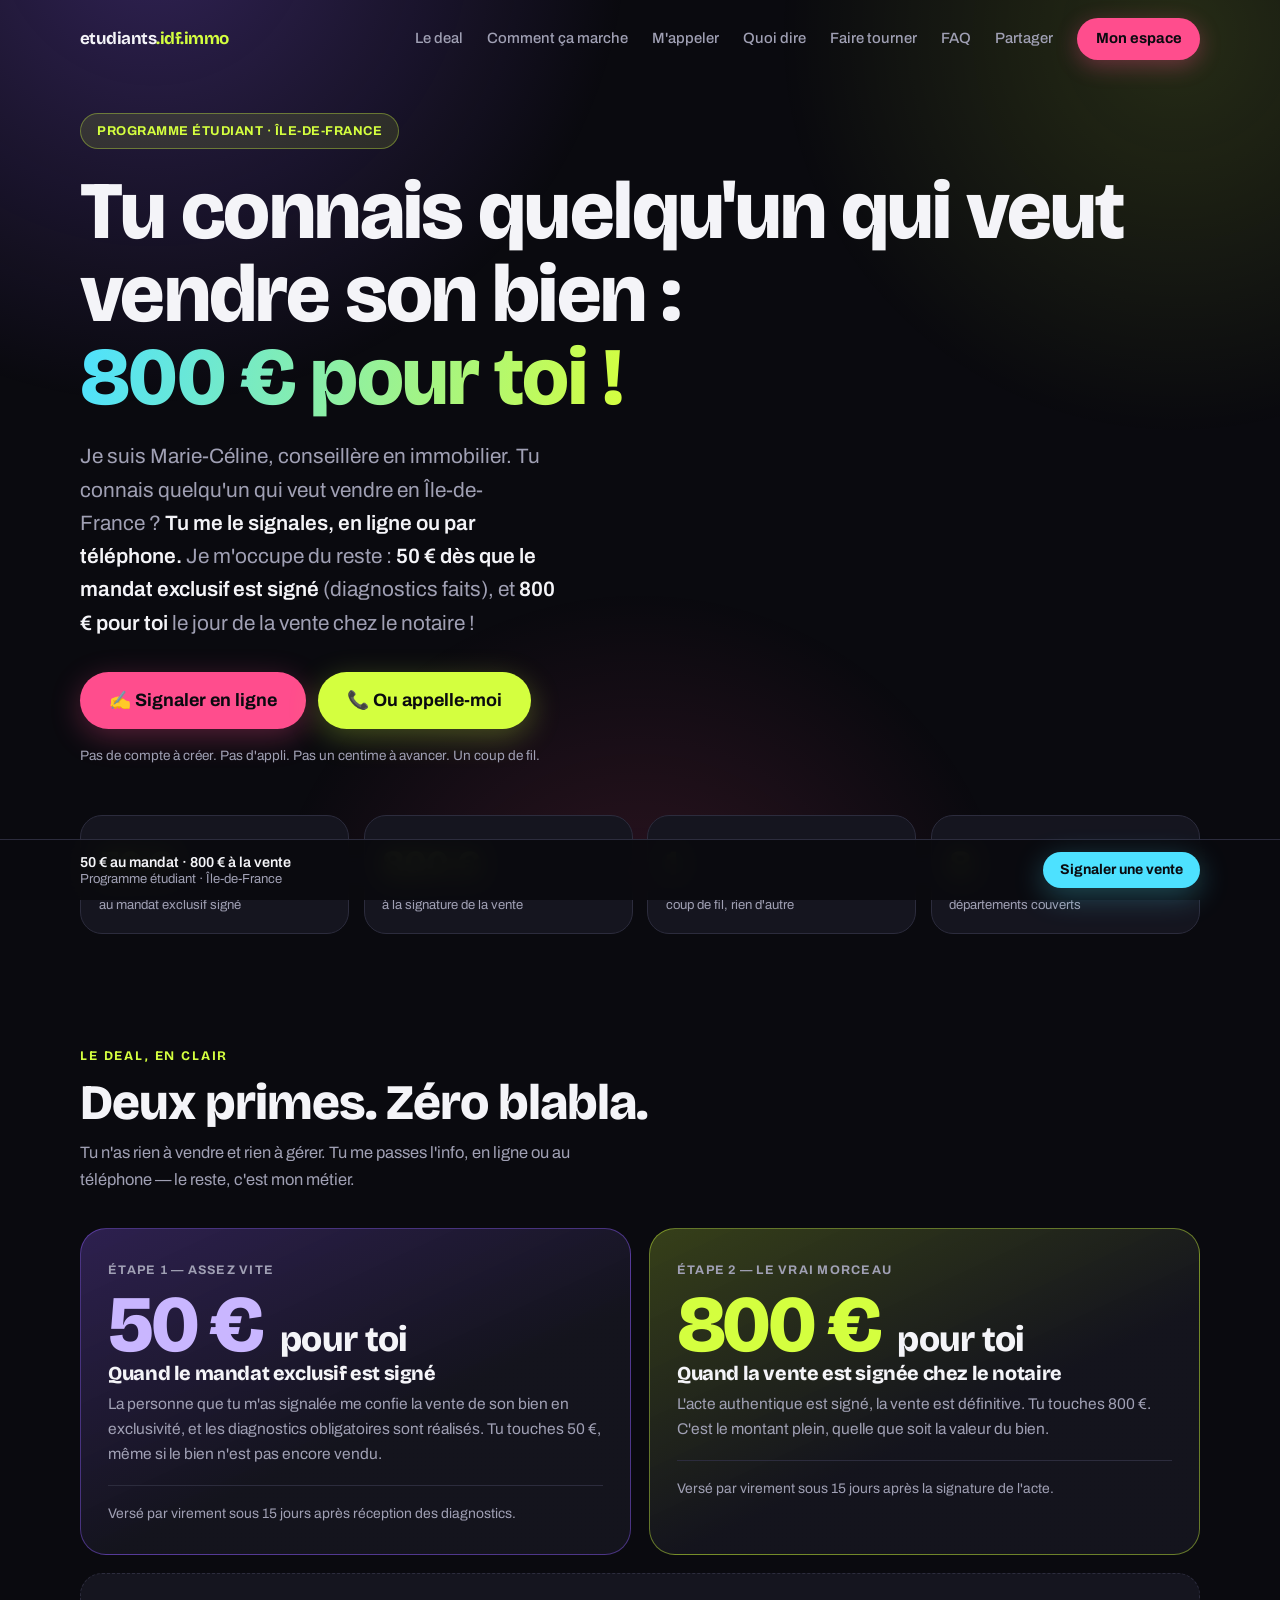
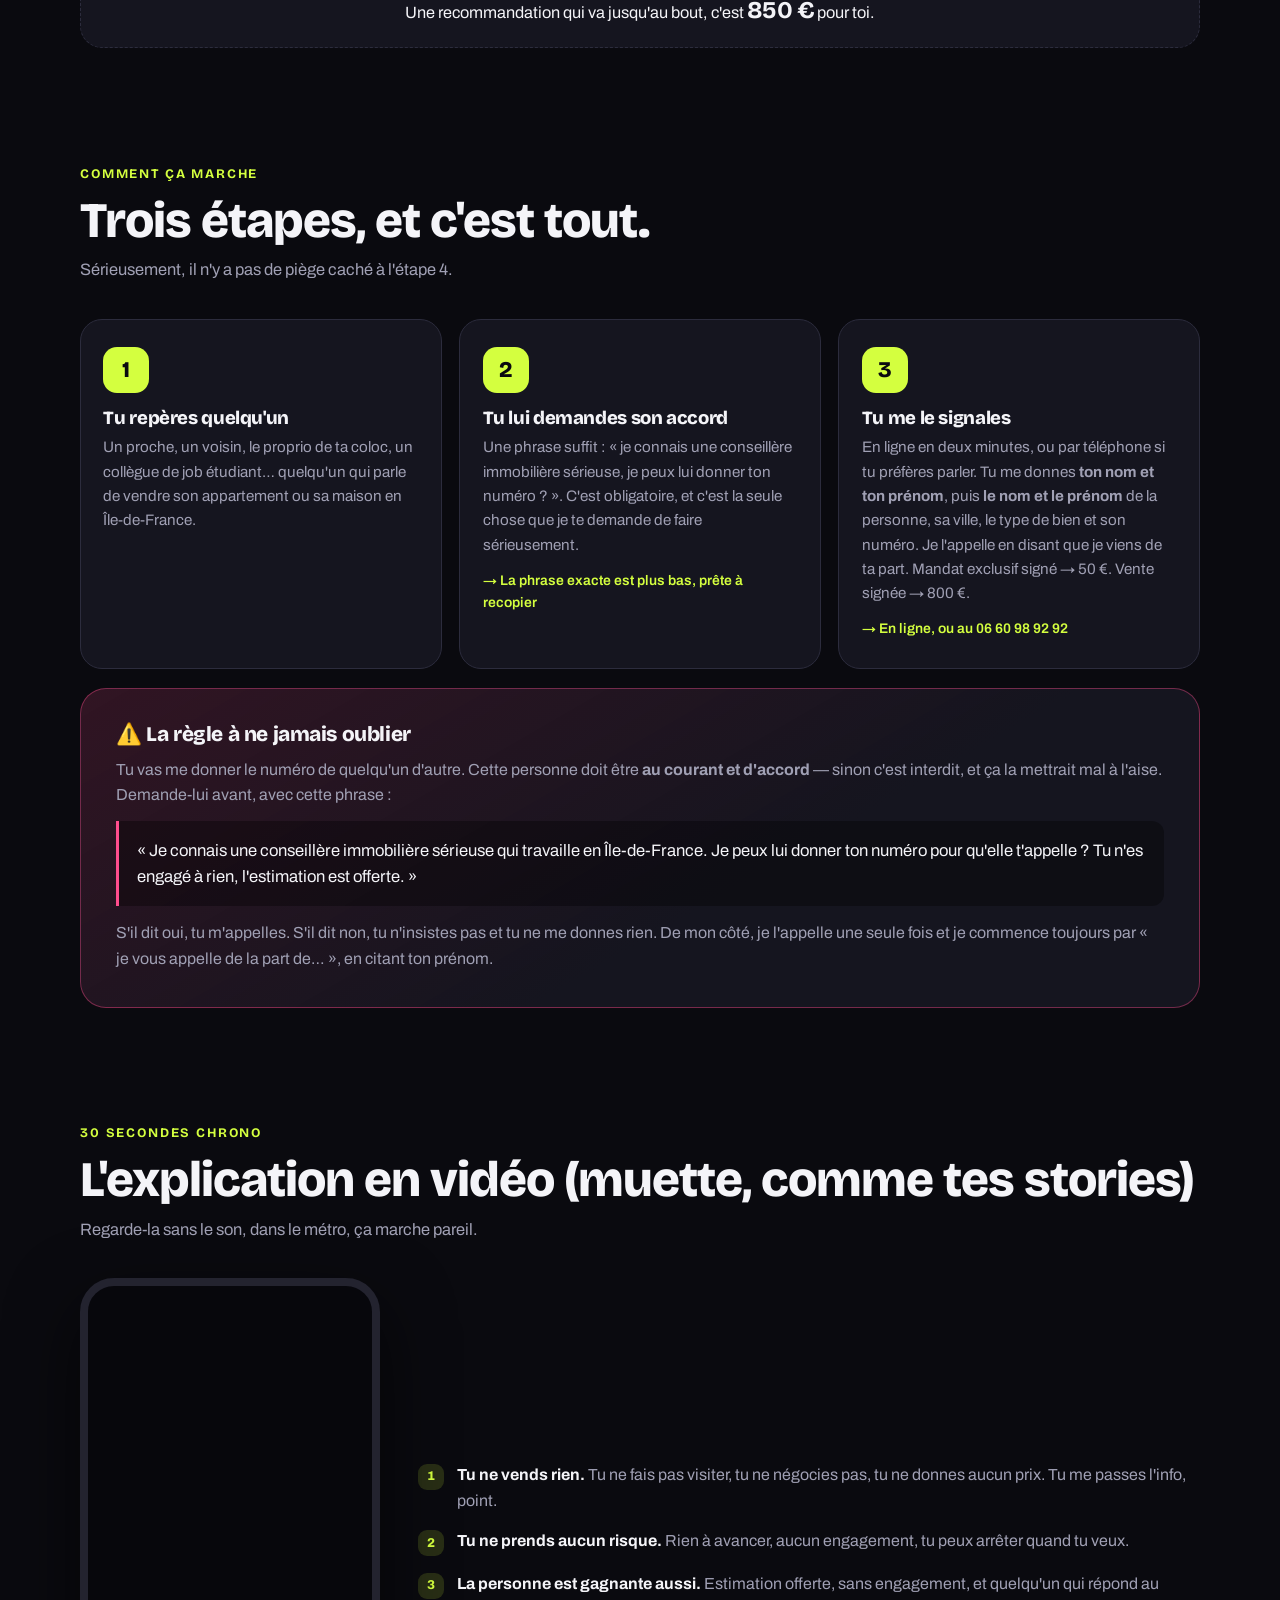
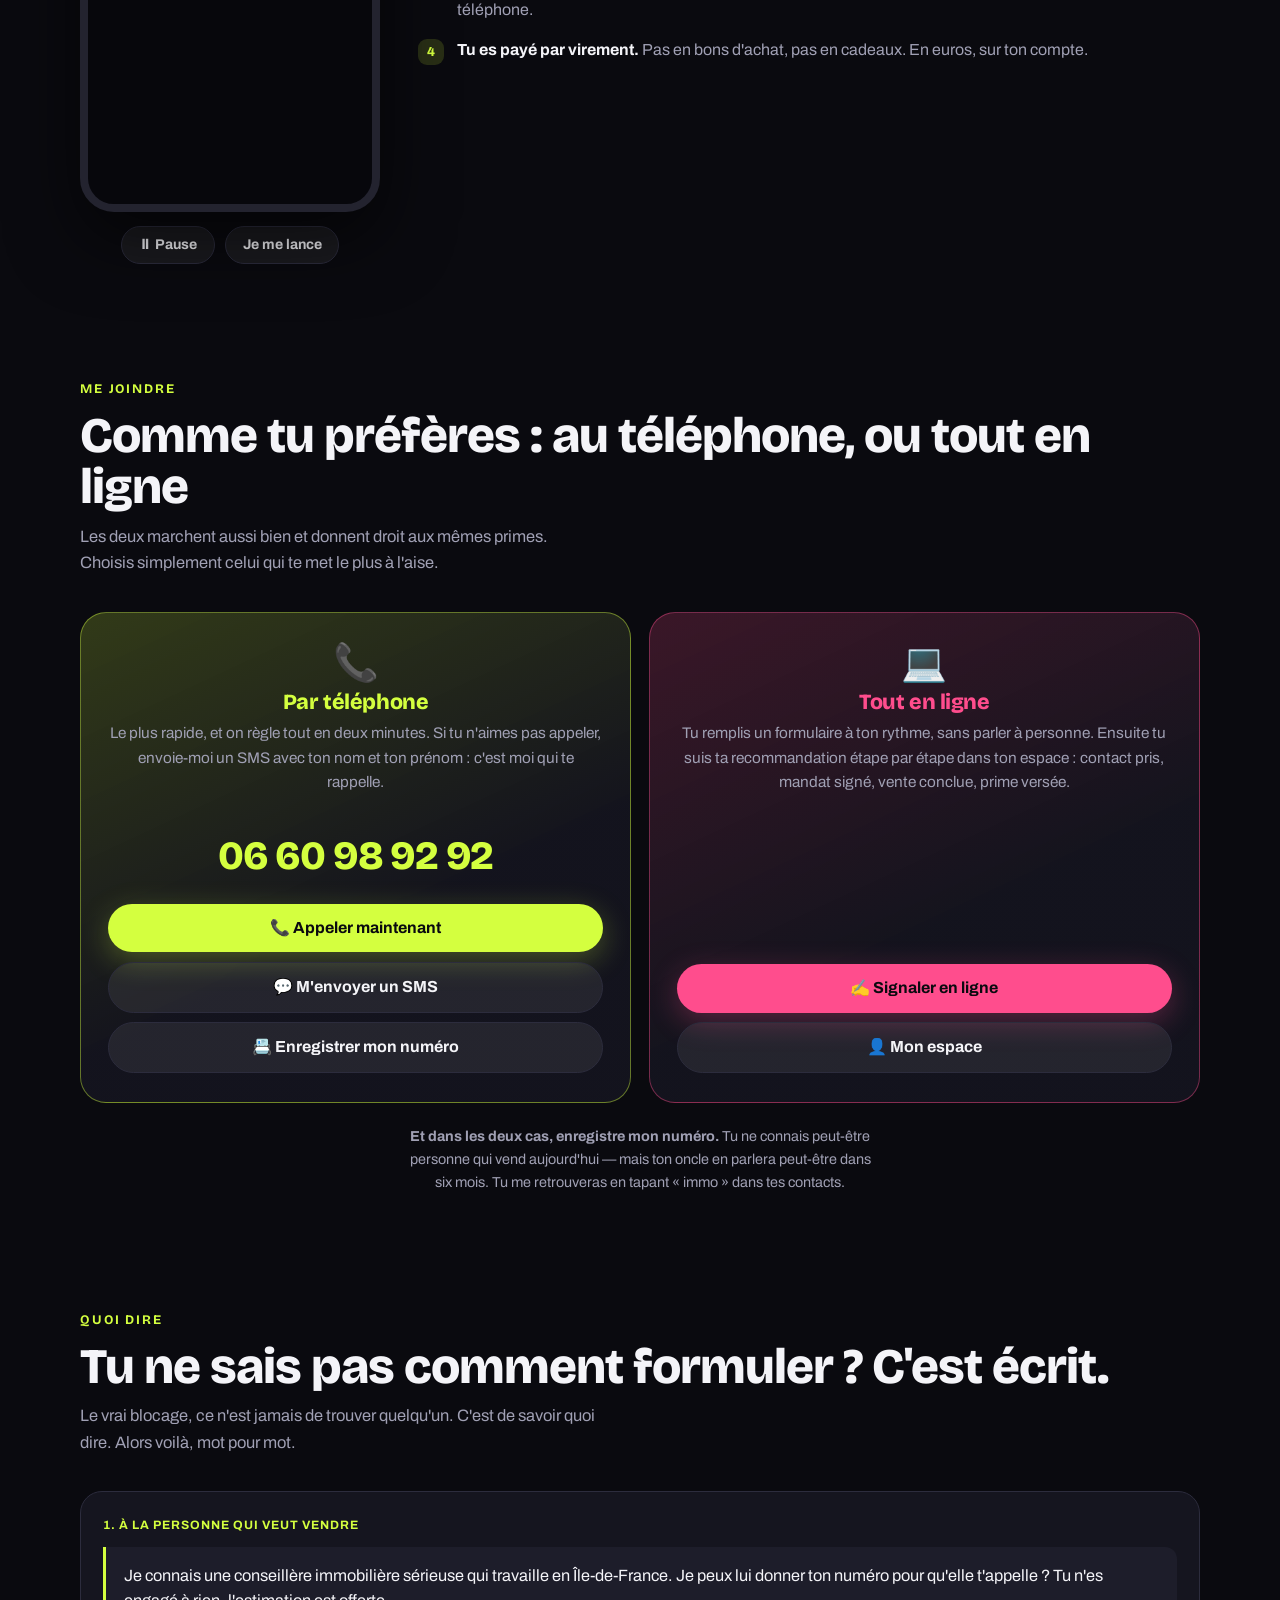
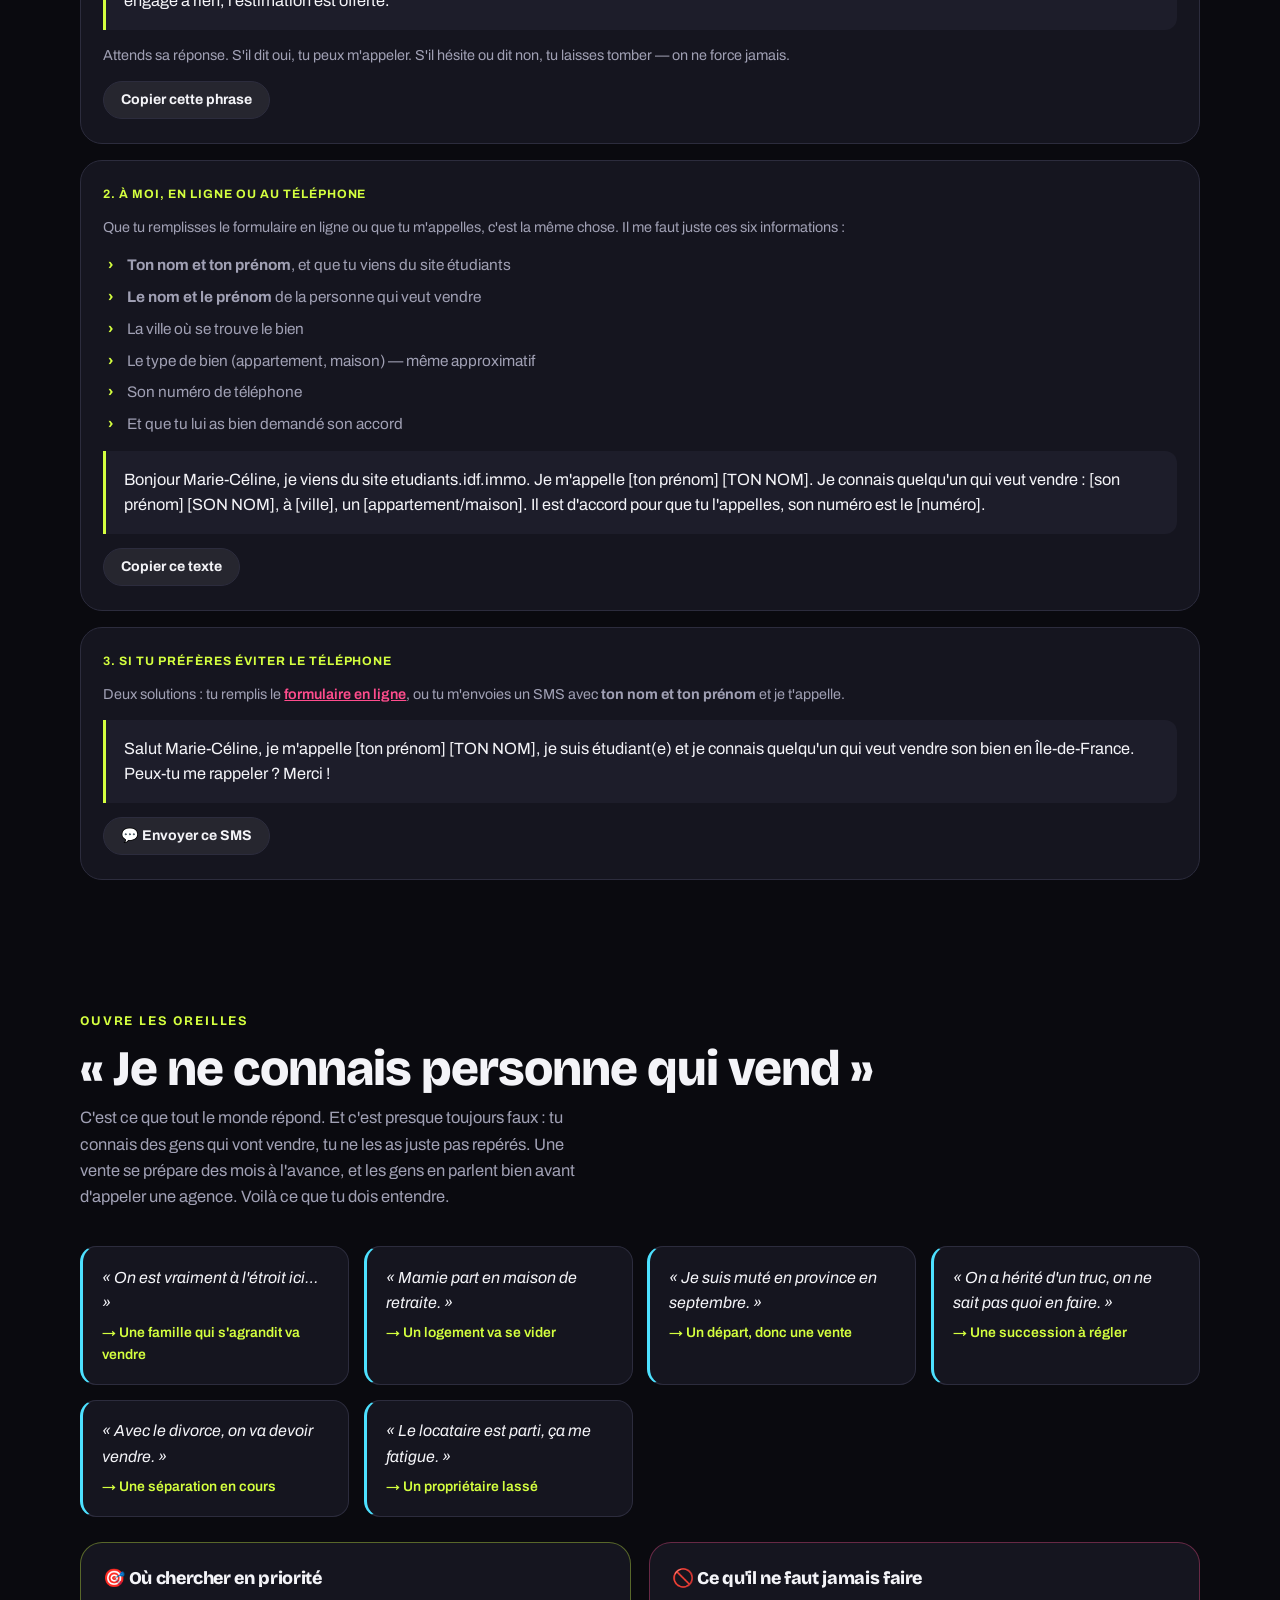
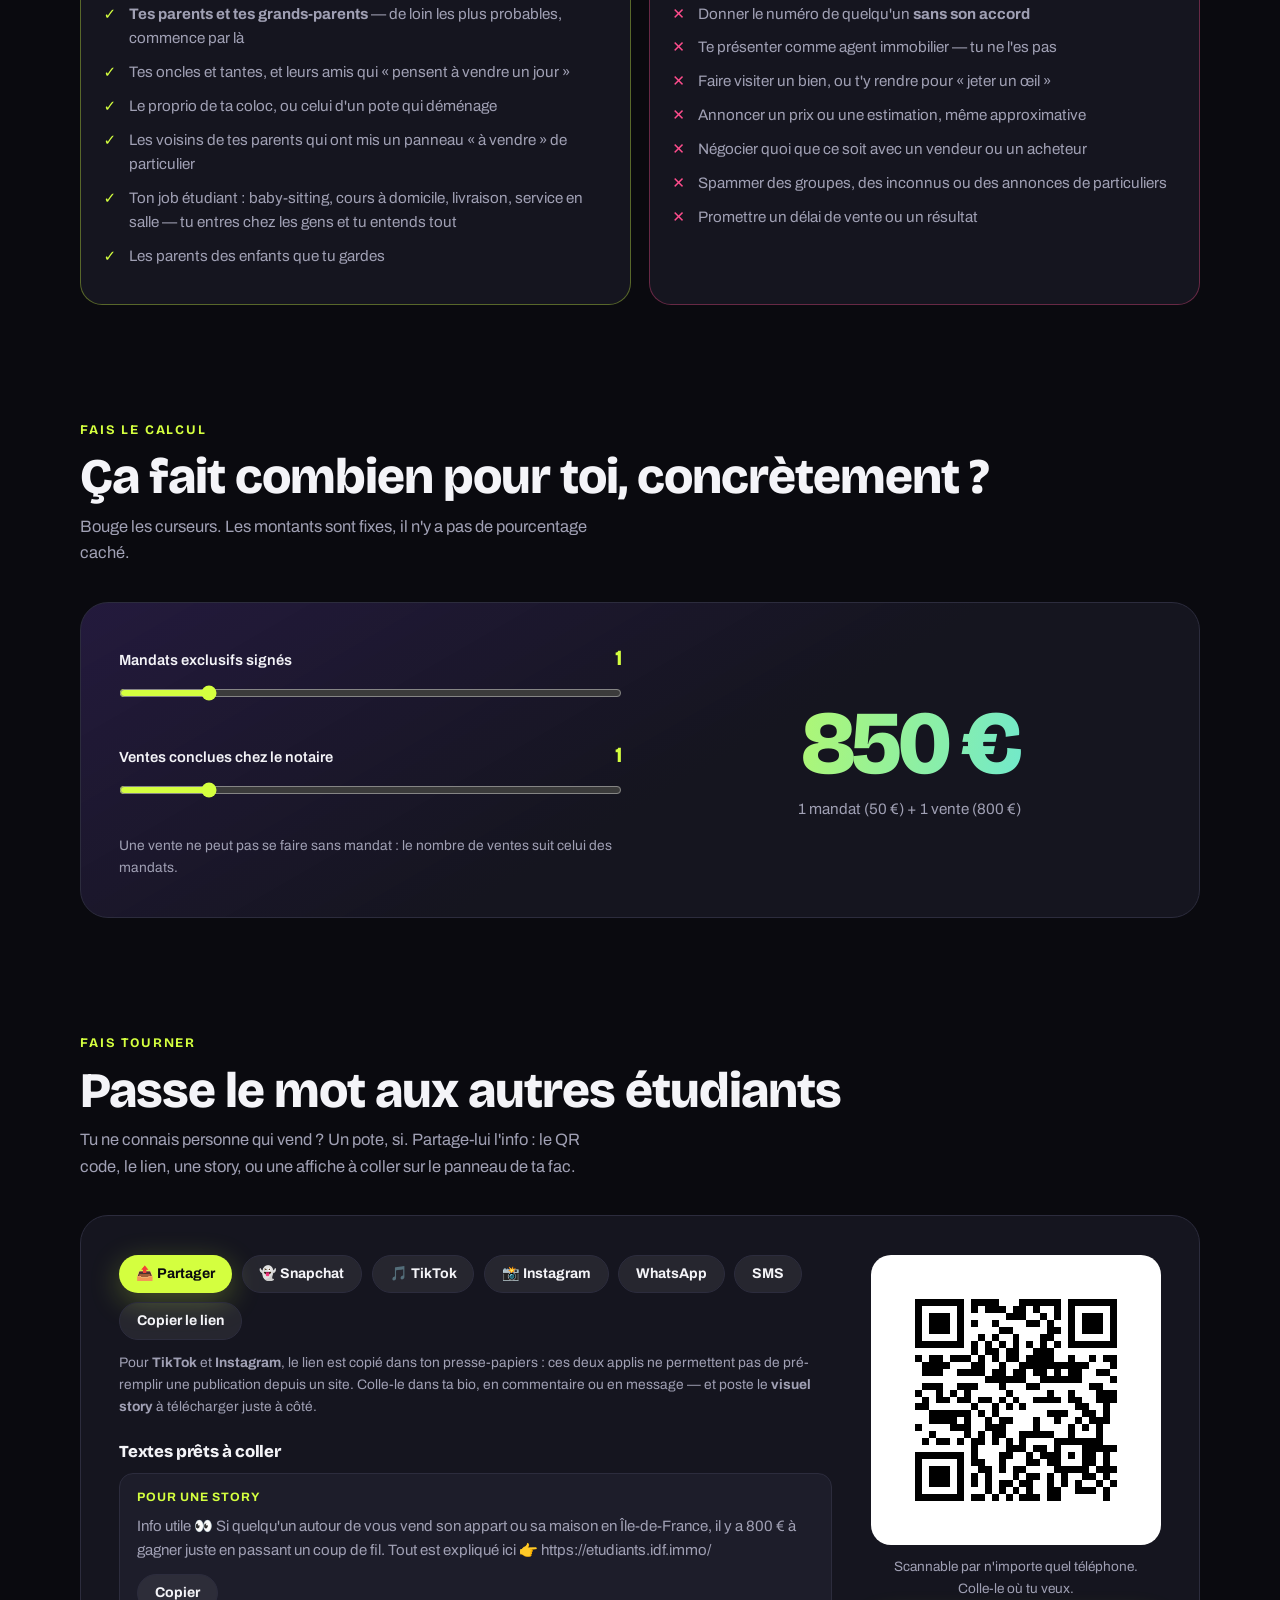
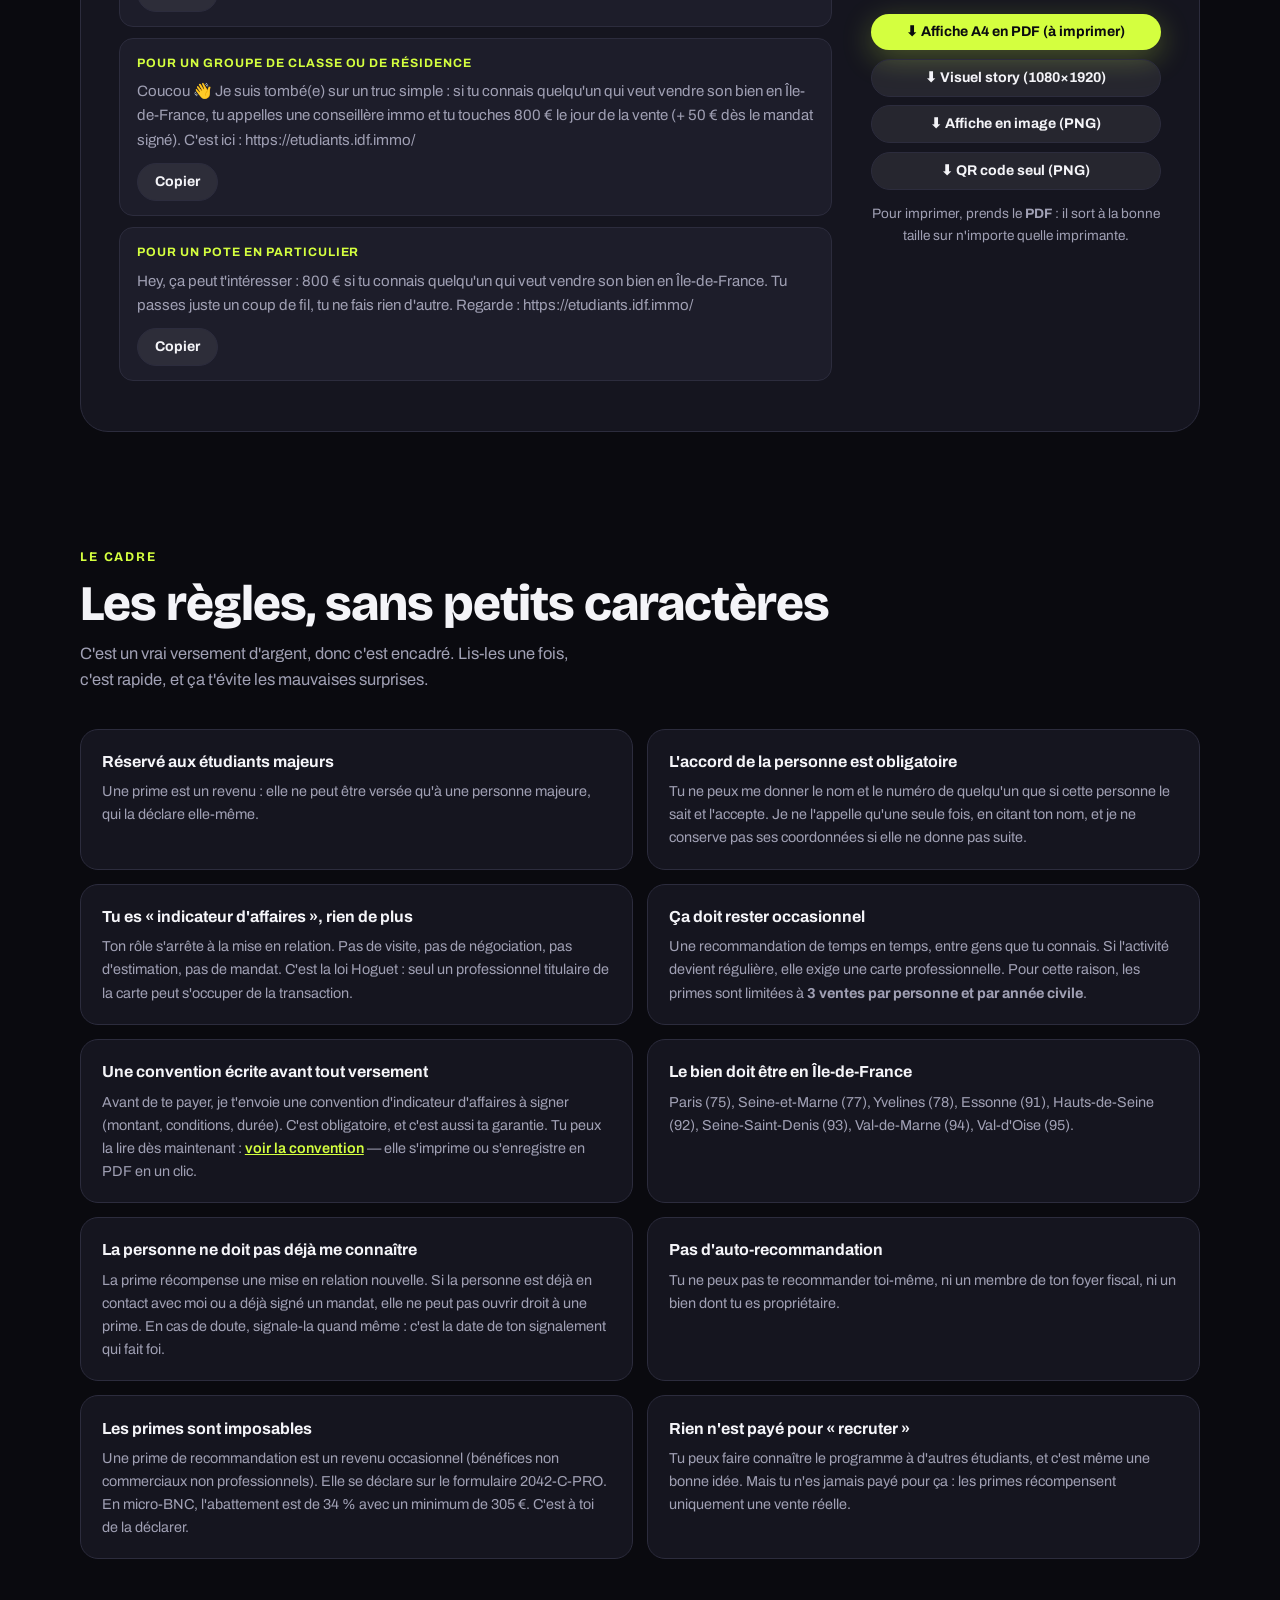
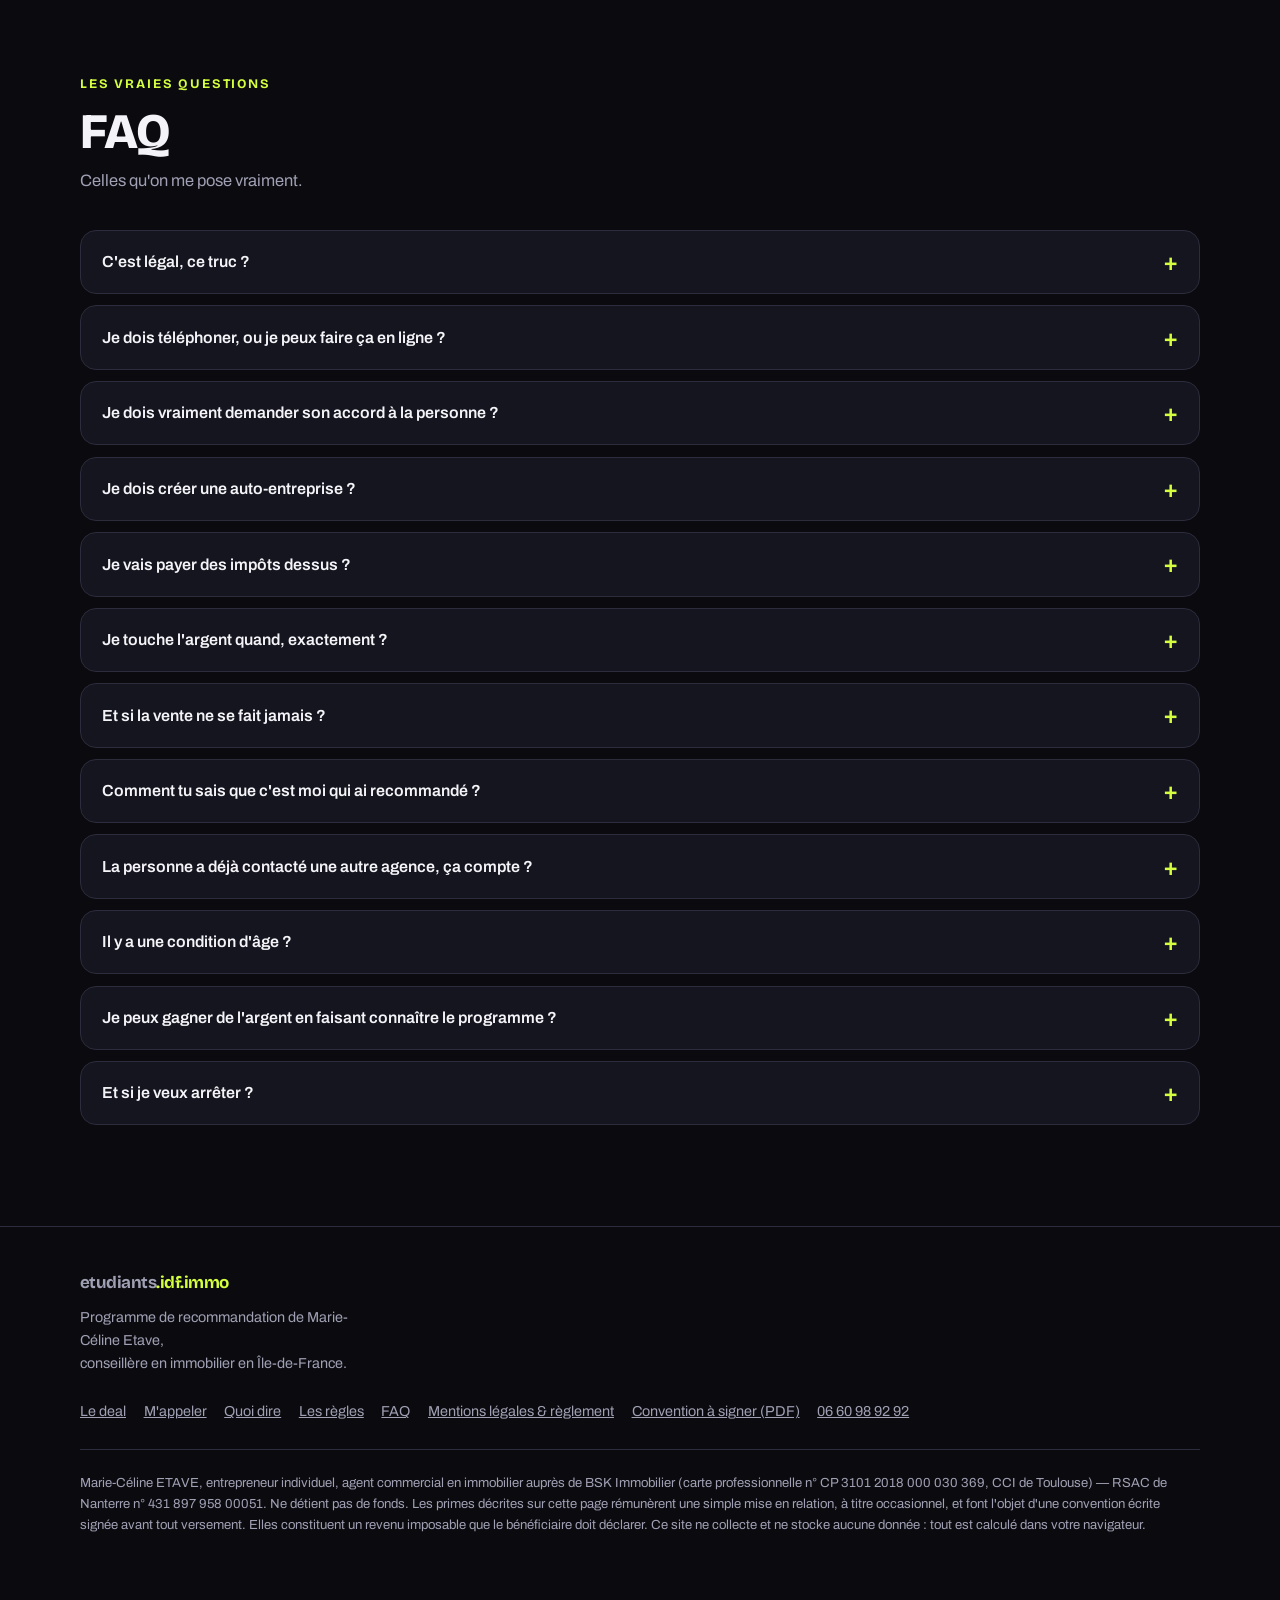
==== commit 4696ad4b: "Couleurs des boutons d'action « Signaler en ligne » en rose, comme le bouton « Mon espace ». « Signa" ====
--- a/index.html
+++ b/index.html
@@ -366,9 +366,14 @@
   font-size:clamp(1.8rem,5.6vw,2.5rem);color:var(--lime);text-decoration:none;
   letter-spacing:-.03em;display:block;margin-bottom:1rem}
 .chemin .actions{margin-top:auto;display:flex;flex-direction:column;gap:.6rem}
+/* « Mon espace » : le rose choisi pour le bouton de l'en-tête */
 .btn-rose{background:var(--rose);color:#0A0A0F;border:0;
   box-shadow:0 8px 30px rgba(255,77,141,.3)}
-.btn-rose:hover{box-shadow:0 12px 38px rgba(255,77,141,.45)}
+.btn-rose:hover{box-shadow:0 12px 38px rgba(255,77,141,.46)}
+/* « Signaler une vente » : le bleu-vert du 8 et du 0 de 800 € */
+.btn-cyan{background:var(--cyan);color:#0A0A0F;border:0;
+  box-shadow:0 8px 30px rgba(77,225,255,.3)}
+.btn-cyan:hover{box-shadow:0 12px 38px rgba(77,225,255,.46)}
 .ou{text-align:center;color:var(--gris);font-weight:700;letter-spacing:.1em;
   text-transform:uppercase;font-size:.8rem;margin:1.1rem 0}
 </style>
@@ -900,7 +905,7 @@
 <div class="barre-fixe" id="barre">
   <div class="wrap in">
     <div class="txt">50 € au mandat · 800 € à la vente<span>Programme étudiant · Île-de-France</span></div>
-    <a class="btn btn-rose btn-sm" href="#appeler">Signaler une vente</a>
+    <a class="btn btn-cyan btn-sm" href="#appeler">Signaler une vente</a>
   </div>
 </div>
 
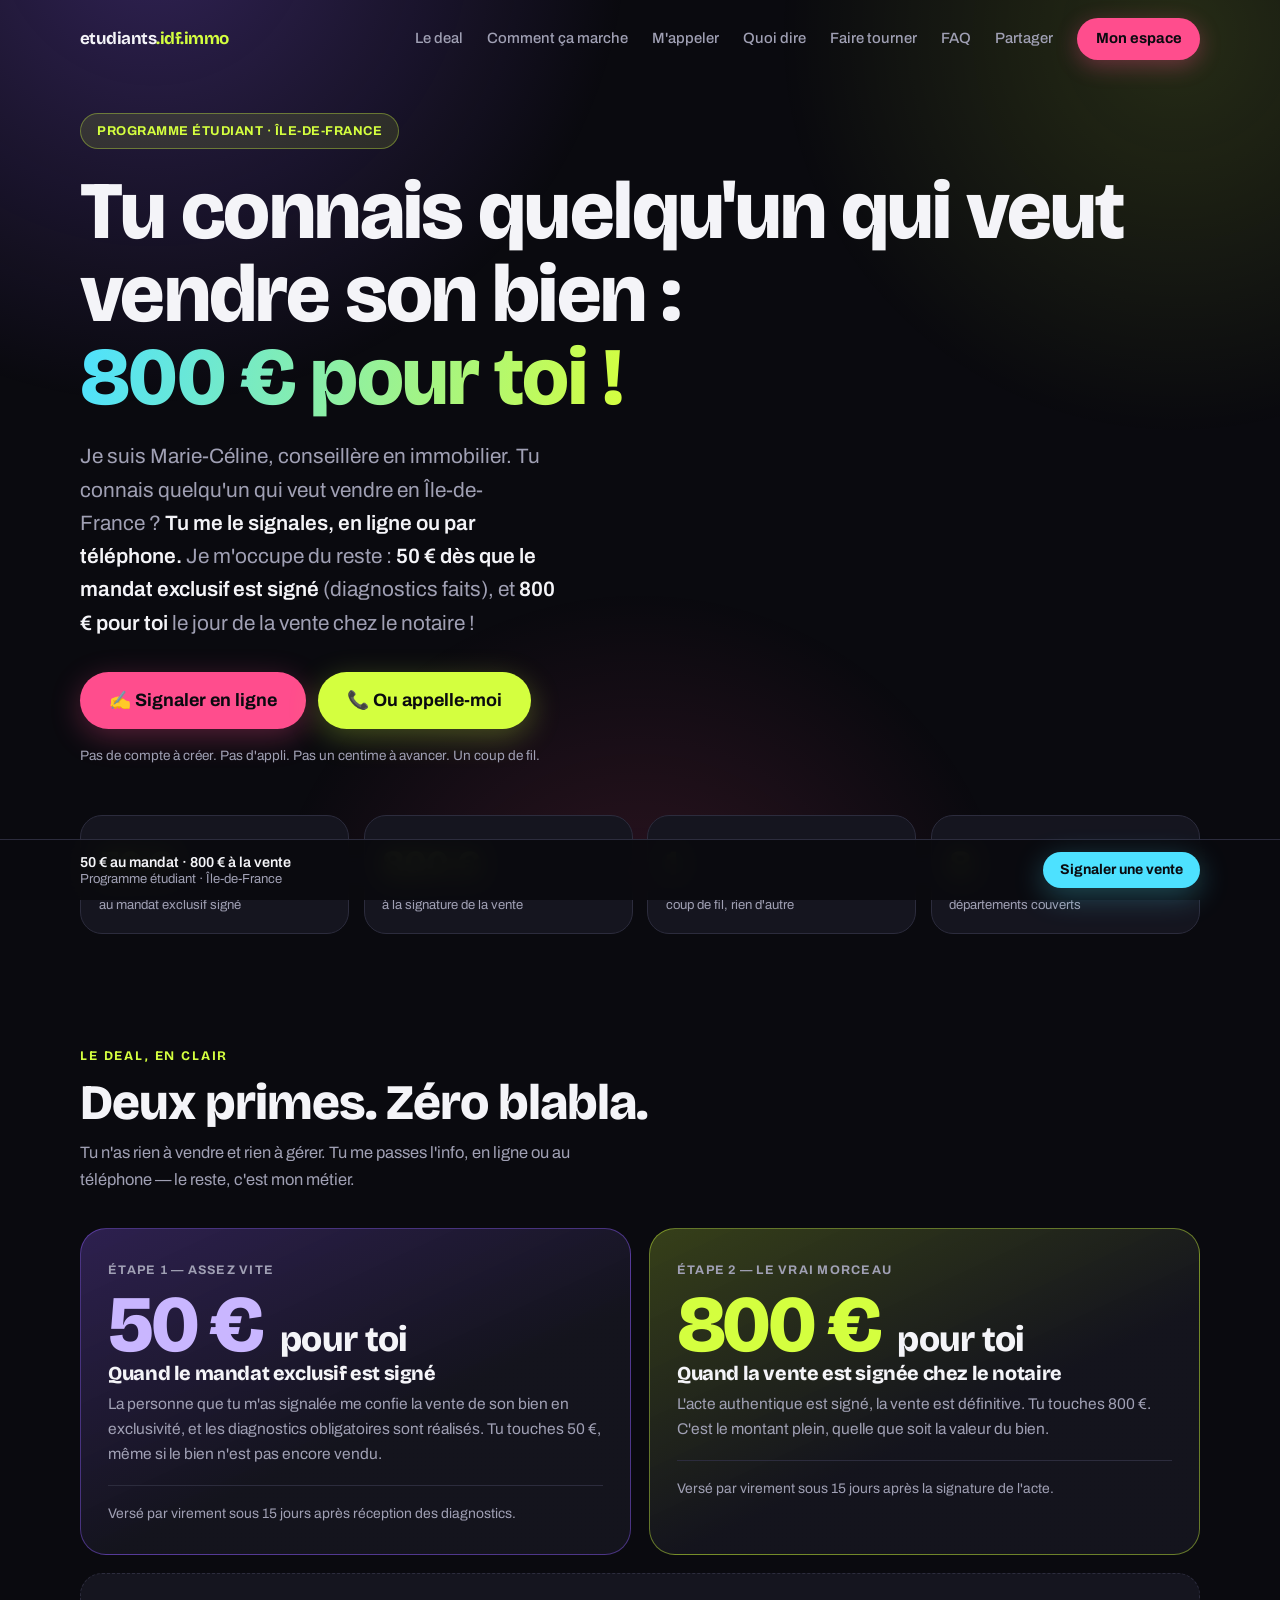
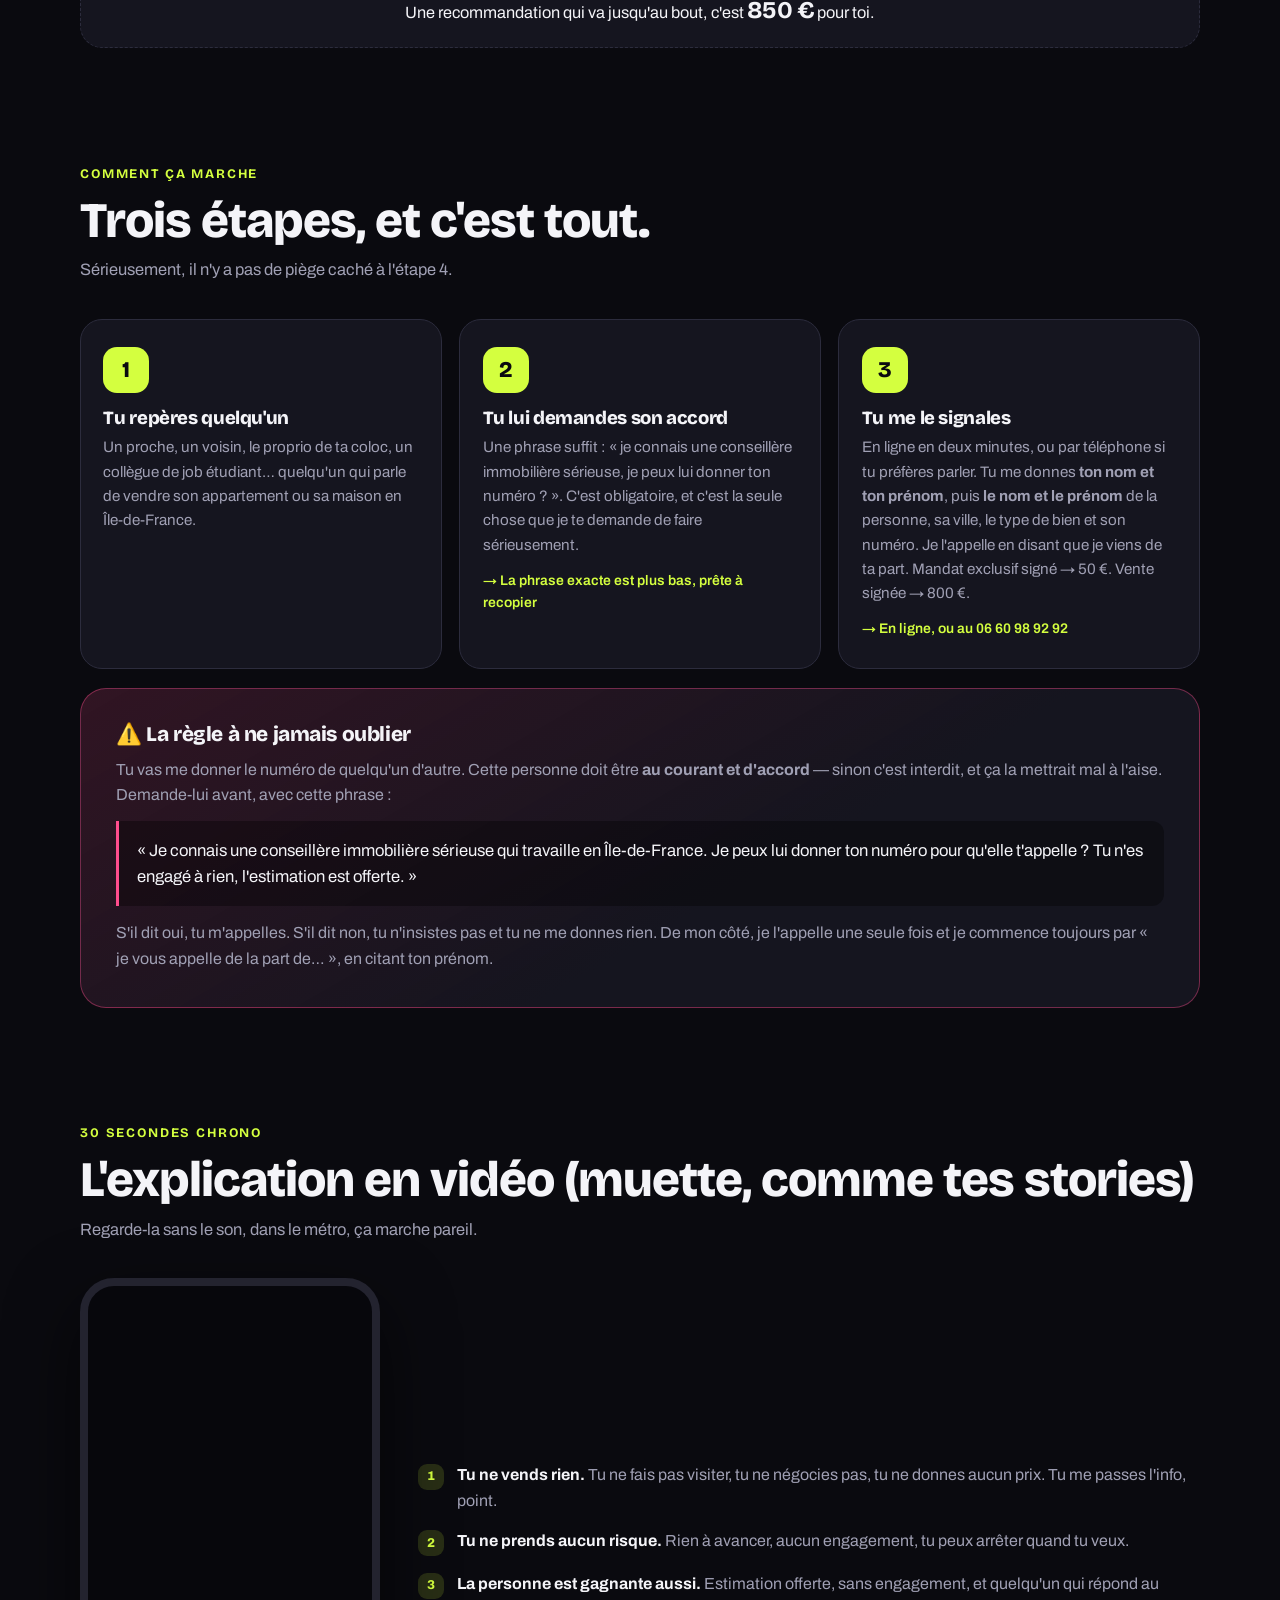
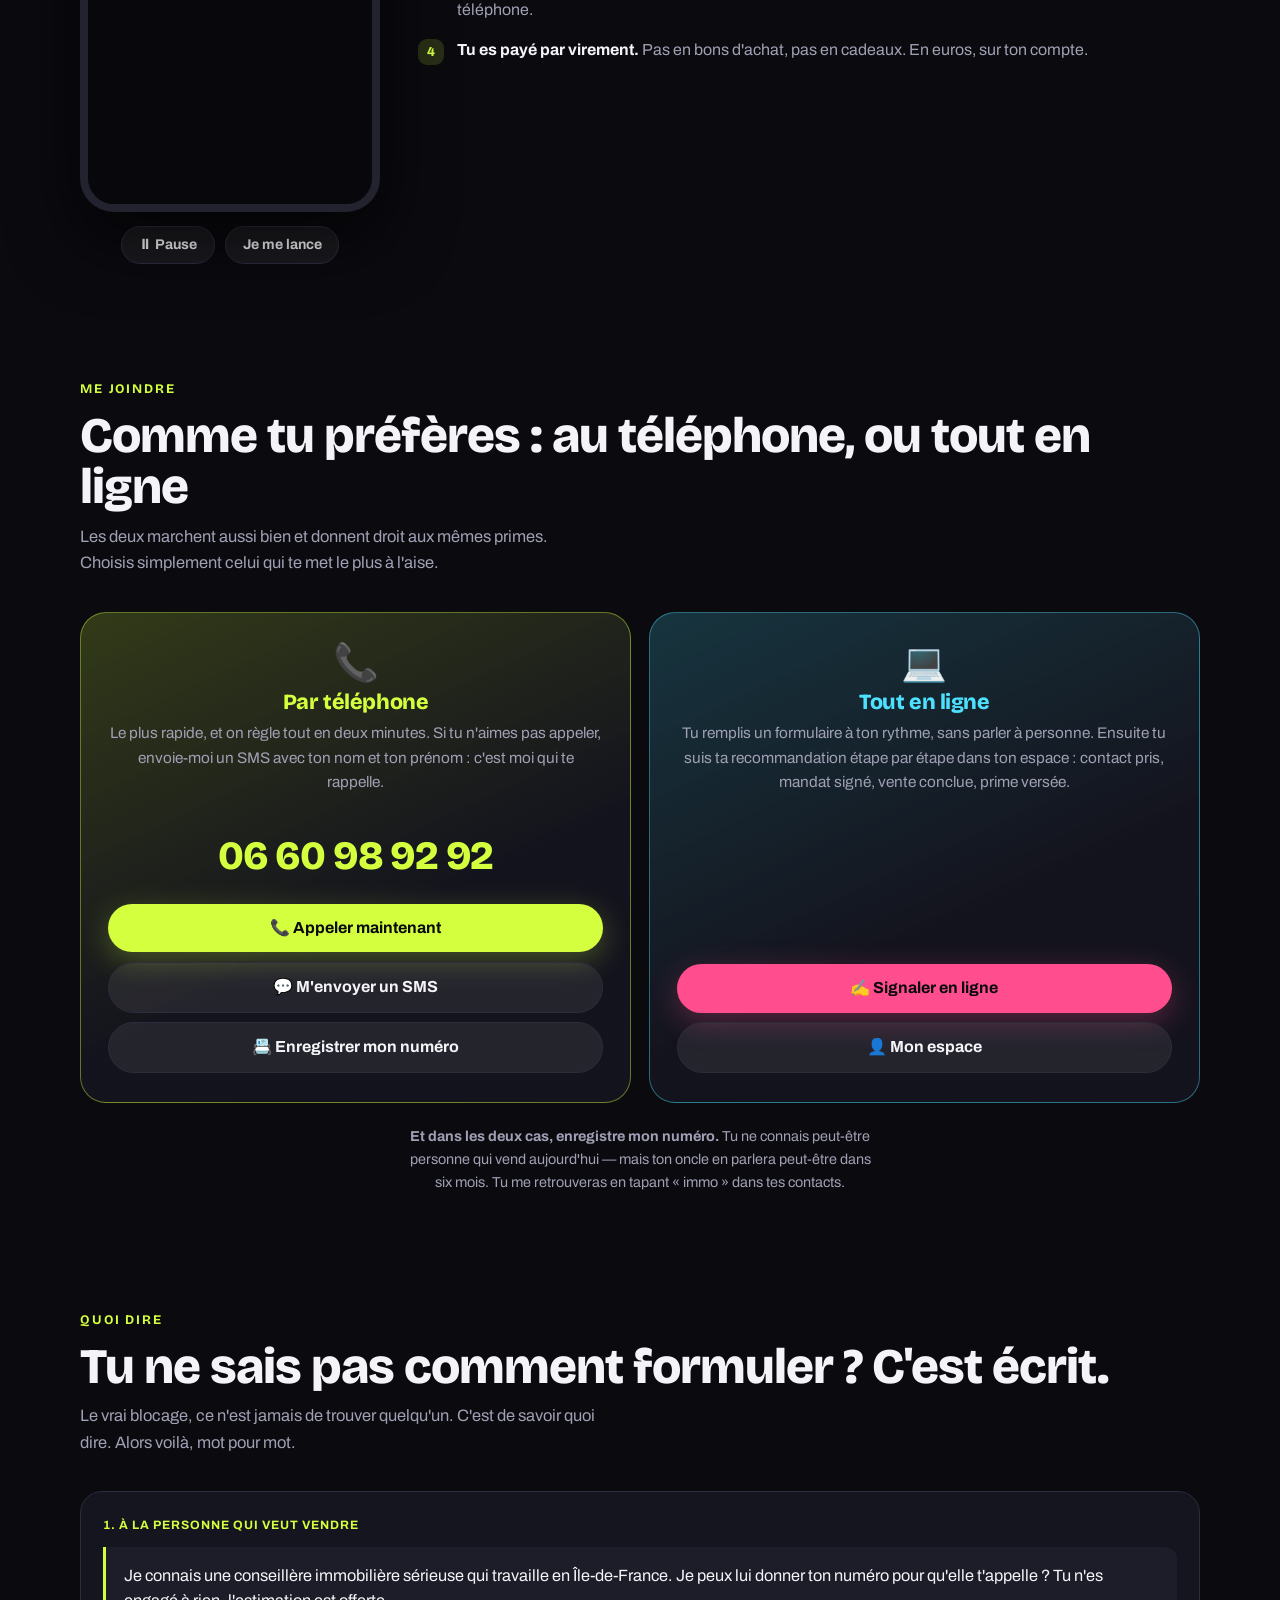
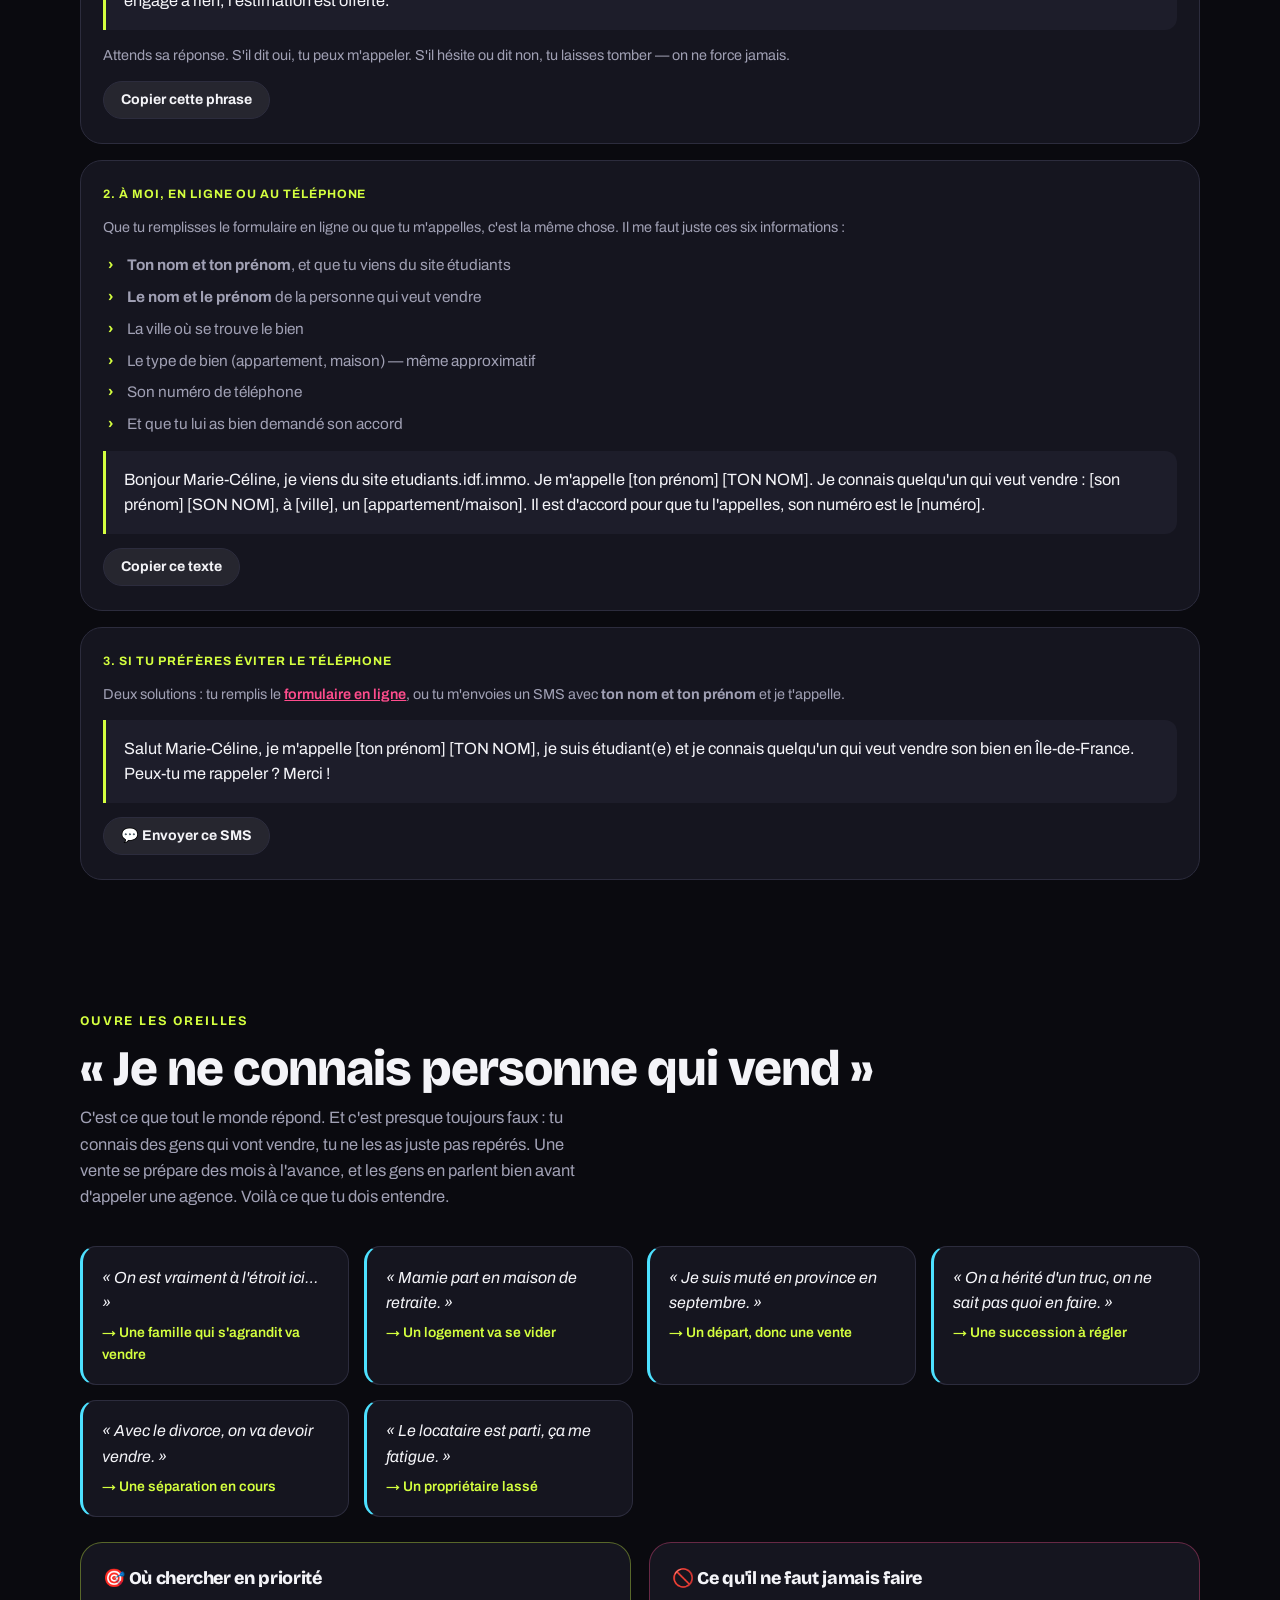
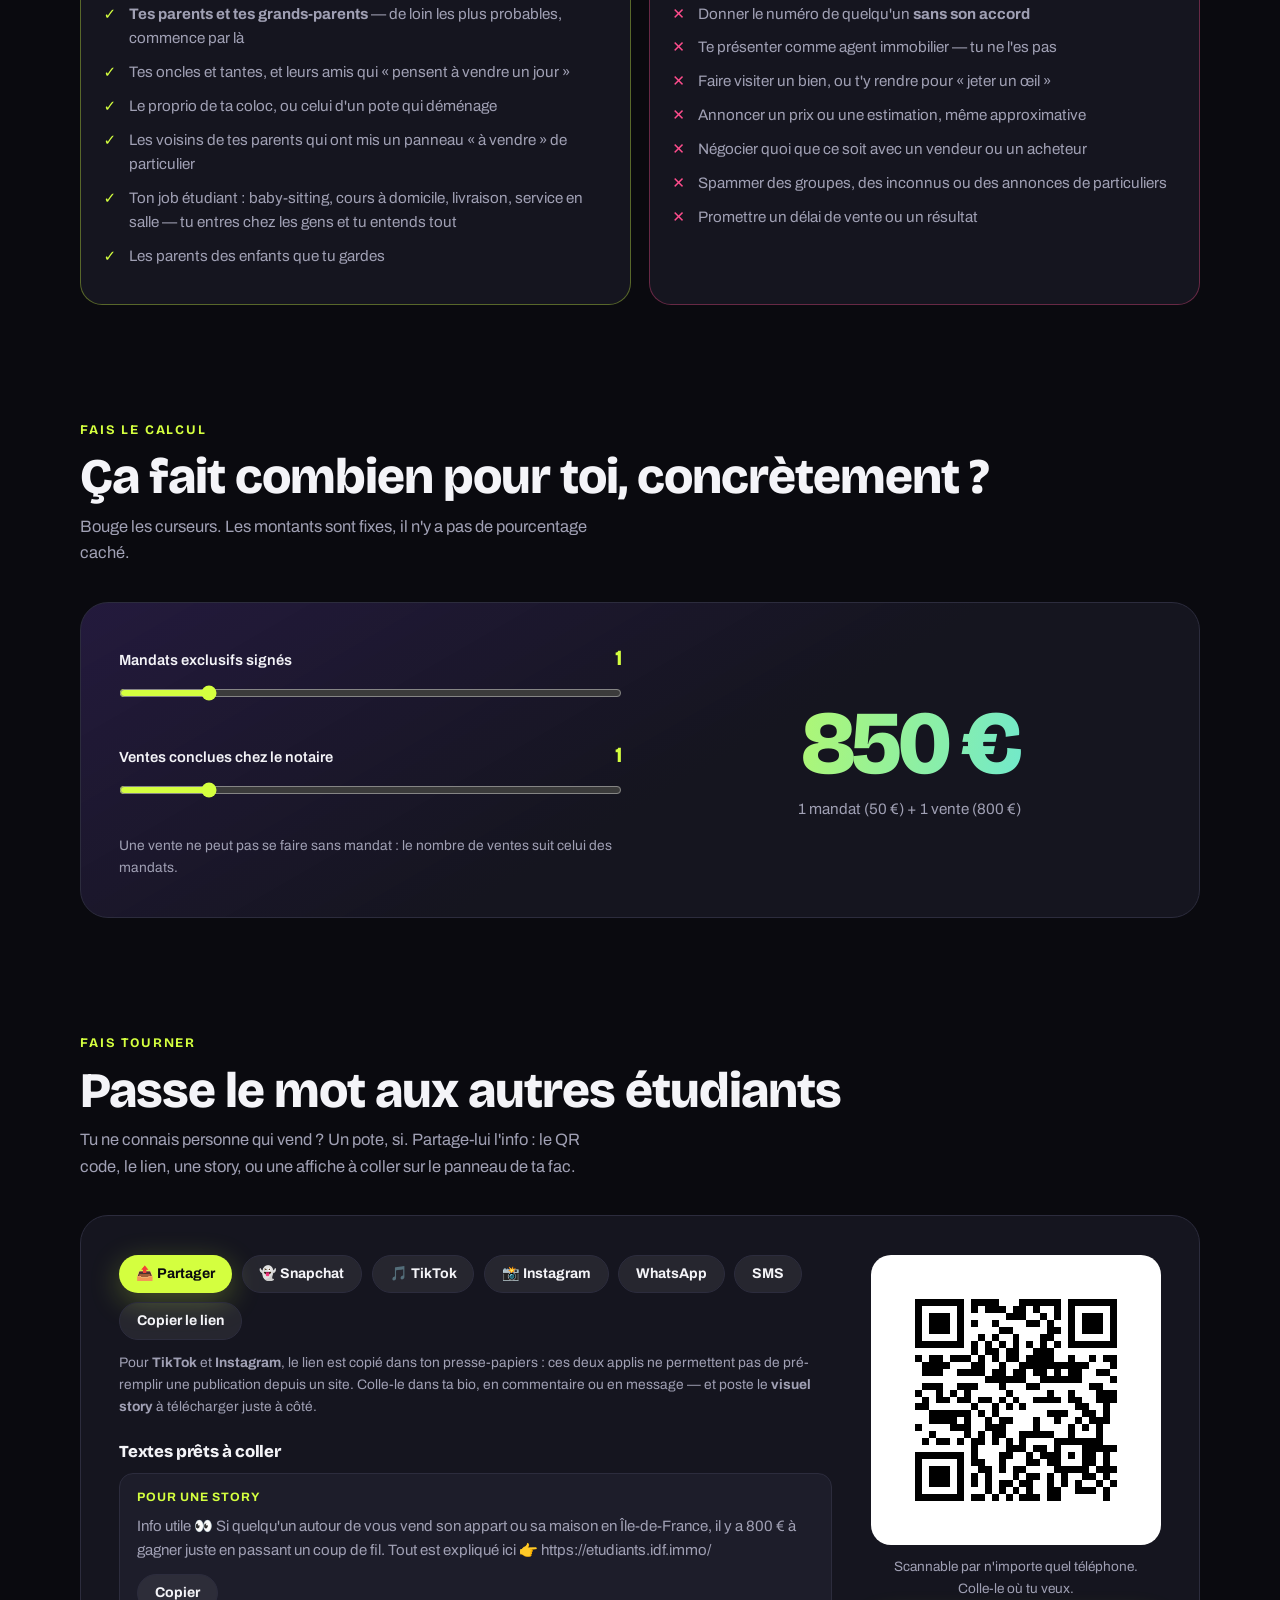
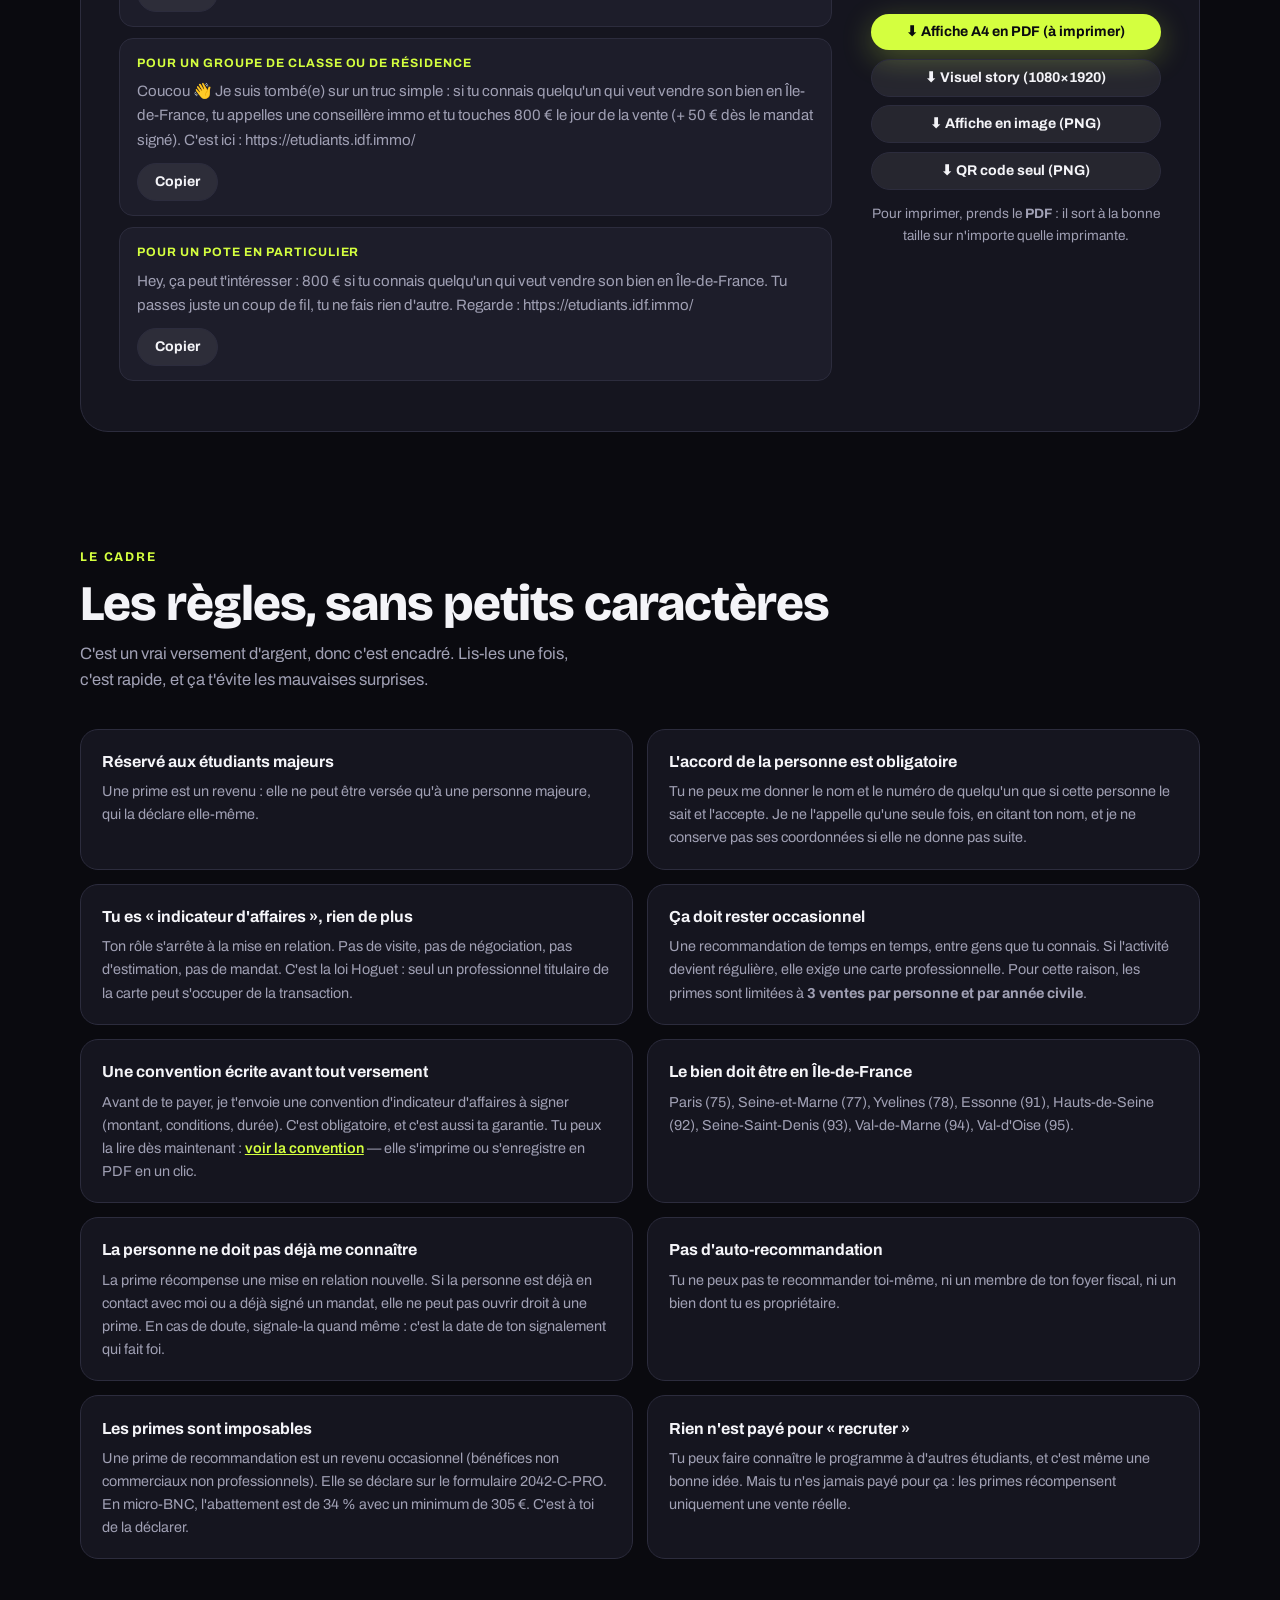
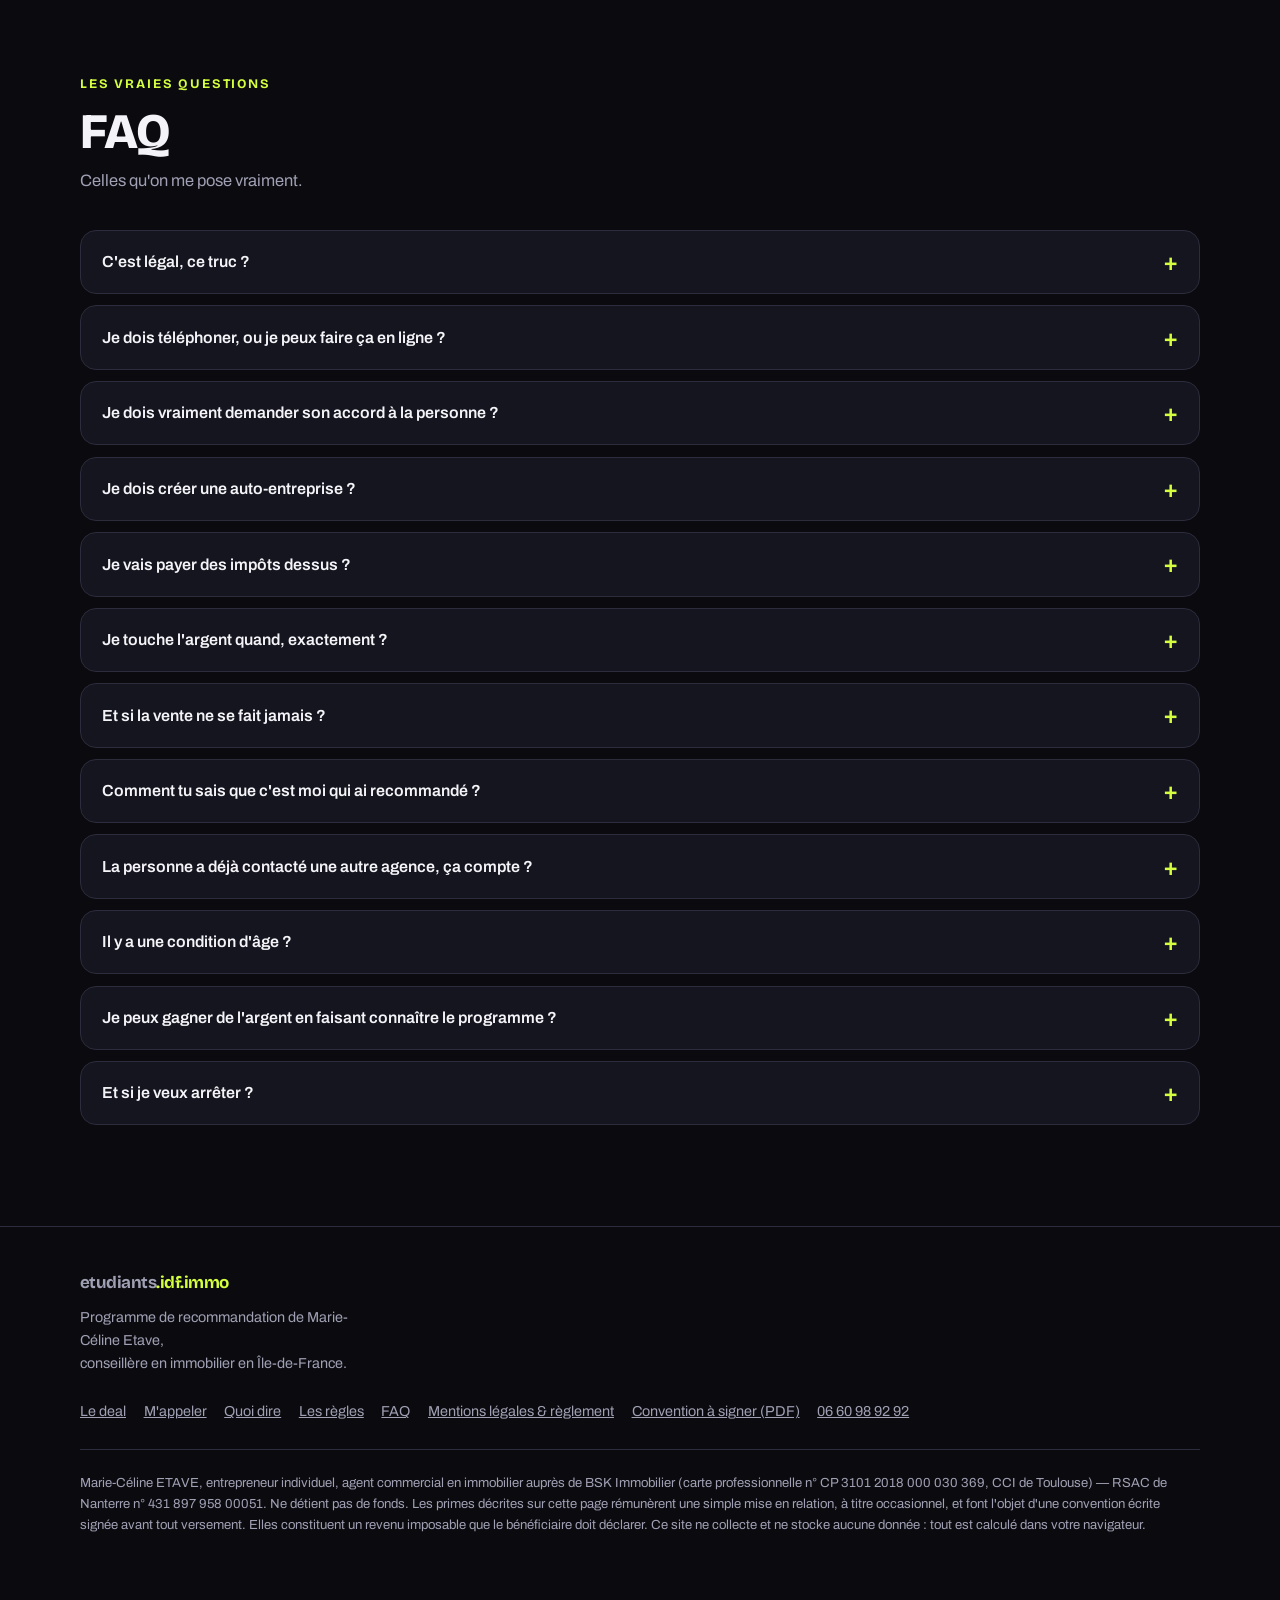
==== commit ee1eeb35: "Carte « Tout en ligne » : cadre et titre en bleu-vert Il y avait trop de rose sur la carte. Le cadre" ====
--- a/index.html
+++ b/index.html
@@ -355,12 +355,12 @@
   background:var(--carte);display:flex;flex-direction:column;text-align:center}
 .chemin.tel{background:linear-gradient(155deg,rgba(212,255,63,.2),rgba(21,21,31,.92) 60%);
   border-color:rgba(212,255,63,.42)}
-.chemin.web{background:linear-gradient(155deg,rgba(255,77,141,.2),rgba(21,21,31,.92) 60%);
-  border-color:rgba(255,77,141,.42)}
+.chemin.web{background:linear-gradient(155deg,rgba(77,225,255,.2),rgba(21,21,31,.92) 60%);
+  border-color:rgba(77,225,255,.42)}
 .chemin .ico{font-size:2.3rem;line-height:1;margin-bottom:.6rem}
 .chemin h3{font-size:1.35rem;margin-bottom:.5rem}
 .chemin.tel h3{color:var(--lime)}
-.chemin.web h3{color:var(--rose)}
+.chemin.web h3{color:var(--cyan)}
 .chemin p{color:var(--gris);font-size:.96rem;margin-bottom:1.2rem}
 .chemin .num{font-family:"Bricolage Grotesque",sans-serif;font-weight:800;
   font-size:clamp(1.8rem,5.6vw,2.5rem);color:var(--lime);text-decoration:none;
